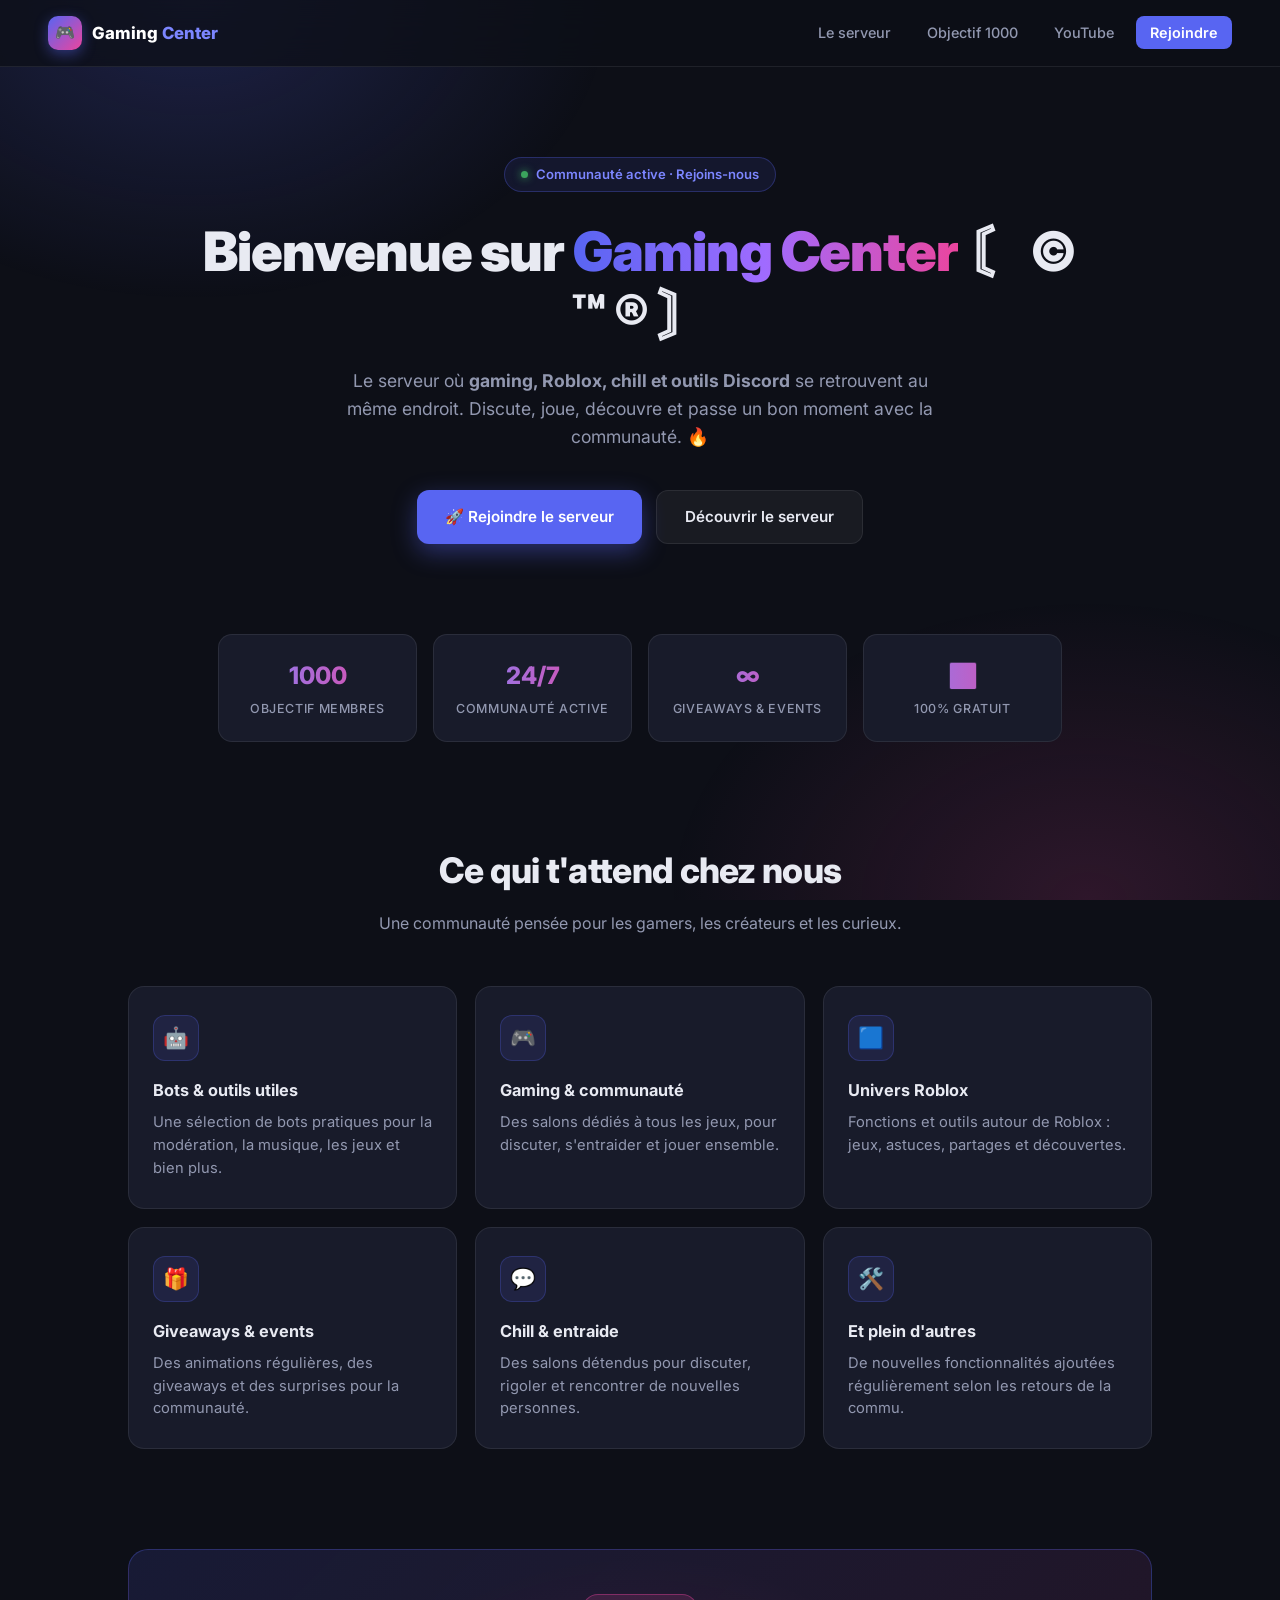
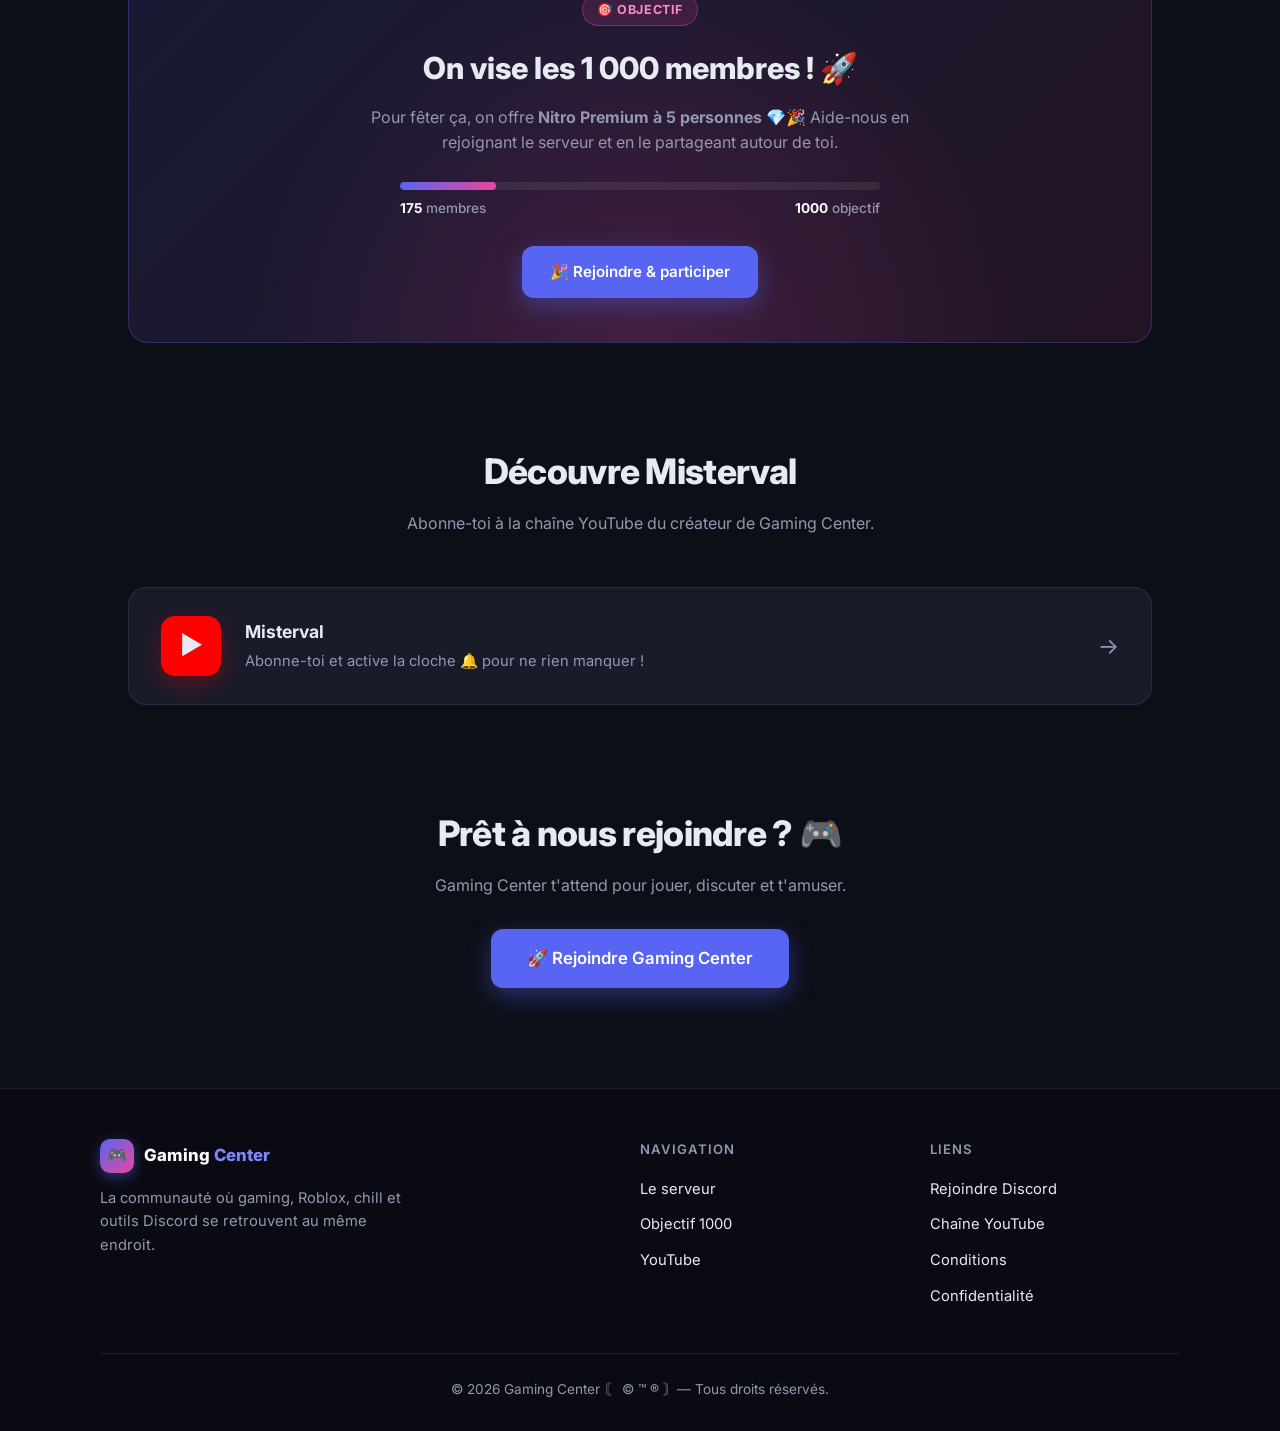
==== index.html @ 70c2d3d8 "Update index.html" ====
<!DOCTYPE html>
<html lang="fr">
<head>
<meta charset="UTF-8">
<meta name="viewport" content="width=device-width, initial-scale=1.0">
<title>Gaming Center 〘 © ™ ® 〙— Serveur Discord</title>
<meta name="description" content="Gaming Center : le serveur Discord où gaming, Roblox, chill et outils Discord se retrouvent ! Rejoins la communauté 🚀">
<meta property="og:title" content="Gaming Center 〘 © ™ ® 〙">
<meta property="og:description" content="🎮 Gaming, Roblox, chill & outils Discord — Rejoins la communauté !">
<meta property="og:type" content="website">
<link rel="icon" href="data:image/svg+xml,<svg xmlns='http://www.w3.org/2000/svg' viewBox='0 0 100 100'><text y='.9em' font-size='90'>🎮</text></svg>">
<link rel="preconnect" href="https://fonts.googleapis.com">
<link rel="preconnect" href="https://fonts.gstatic.com" crossorigin>
<link href="https://fonts.googleapis.com/css2?family=Inter:wght@400;500;600;700;800;900&display=swap" rel="stylesheet">
<style>
  * { margin: 0; padding: 0; box-sizing: border-box; }
  html { scroll-behavior: smooth; }

  :root {
    --bg: #0d0f17;
    --bg-2: #131522;
    --card: #181b2a;
    --border: rgba(255,255,255,0.08);
    --primary: #5865f2;
    --primary-2: #7c86ff;
    --accent: #eb459e;
    --text: #e8eaf2;
    --text-muted: #9298b0;
  }

  body {
    font-family: 'Inter', system-ui, -apple-system, sans-serif;
    background: var(--bg);
    color: var(--text);
    line-height: 1.6;
    overflow-x: hidden;
    -webkit-font-smoothing: antialiased;
  }

  /* Fond subtil avec halos de couleur */
  body::before {
    content: '';
    position: fixed;
    inset: 0;
    background:
      radial-gradient(ellipse 700px 500px at 15% 0%, rgba(88,101,242,0.22), transparent 60%),
      radial-gradient(ellipse 700px 500px at 85% 100%, rgba(235,69,158,0.15), transparent 60%);
    z-index: -1;
    pointer-events: none;
  }

  /* ---------- HEADER ---------- */
  header {
    display: flex;
    justify-content: space-between;
    align-items: center;
    padding: 16px 48px;
    background: rgba(13, 15, 23, 0.75);
    backdrop-filter: blur(16px);
    -webkit-backdrop-filter: blur(16px);
    border-bottom: 1px solid var(--border);
    position: sticky;
    top: 0;
    z-index: 100;
  }

  .logo {
    display: flex;
    align-items: center;
    gap: 10px;
    font-weight: 800;
    font-size: 1.05rem;
    color: #fff;
    text-decoration: none;
  }
  .logo-mark {
    width: 34px;
    height: 34px;
    border-radius: 10px;
    background: linear-gradient(135deg, var(--primary), var(--accent));
    display: flex;
    align-items: center;
    justify-content: center;
    font-size: 1rem;
    box-shadow: 0 4px 14px rgba(88,101,242,0.45);
  }
  .logo span.accent { color: var(--primary-2); }

  nav ul {
    display: flex;
    list-style: none;
    gap: 8px;
    align-items: center;
  }
  nav a {
    color: var(--text-muted);
    text-decoration: none;
    font-size: 0.9rem;
    font-weight: 500;
    padding: 8px 14px;
    border-radius: 8px;
    transition: all 0.2s;
  }
  nav a:hover {
    color: #fff;
    background: rgba(255,255,255,0.05);
  }
  nav a.nav-cta {
    background: var(--primary);
    color: #fff;
    font-weight: 600;
  }
  nav a.nav-cta:hover {
    background: var(--primary-2);
  }

  /* ---------- HERO ---------- */
  .hero {
    max-width: 960px;
    margin: 0 auto;
    padding: 90px 28px 50px;
    text-align: center;
  }

  .hero-badge {
    display: inline-flex;
    align-items: center;
    gap: 8px;
    padding: 6px 16px;
    border-radius: 50px;
    background: rgba(88,101,242,0.1);
    border: 1px solid rgba(88,101,242,0.3);
    color: var(--primary-2);
    font-size: 0.82rem;
    font-weight: 600;
    margin-bottom: 28px;
    animation: fadeUp 0.6s ease-out;
  }
  .hero-badge .dot {
    width: 7px;
    height: 7px;
    border-radius: 50%;
    background: #3ba55d;
    box-shadow: 0 0 8px #3ba55d;
    animation: pulse 1.8s ease-in-out infinite;
  }

  .hero h1 {
    font-size: clamp(2rem, 5vw, 3.4rem);
    font-weight: 900;
    line-height: 1.15;
    letter-spacing: -0.02em;
    margin-bottom: 22px;
    animation: fadeUp 0.7s ease-out;
  }
  .hero h1 .gradient {
    background: linear-gradient(90deg, #5865f2, #a06bff, #eb459e);
    -webkit-background-clip: text;
    -webkit-text-fill-color: transparent;
  }
  .hero p.lead {
    font-size: 1.1rem;
    color: var(--text-muted);
    max-width: 620px;
    margin: 0 auto 38px;
    animation: fadeUp 0.8s ease-out;
  }

  .cta-group {
    display: flex;
    justify-content: center;
    flex-wrap: wrap;
    gap: 14px;
    animation: fadeUp 0.9s ease-out;
  }

  .btn {
    display: inline-flex;
    align-items: center;
    gap: 10px;
    padding: 14px 28px;
    border-radius: 12px;
    font-weight: 600;
    font-size: 0.95rem;
    text-decoration: none;
    transition: all 0.25s;
    border: none;
    cursor: pointer;
    font-family: inherit;
  }
  .btn-primary {
    background: var(--primary);
    color: #fff;
    box-shadow: 0 8px 24px rgba(88,101,242,0.4);
  }
  .btn-primary:hover {
    background: var(--primary-2);
    transform: translateY(-2px);
    box-shadow: 0 12px 32px rgba(88,101,242,0.5);
  }
  .btn-ghost {
    background: rgba(255,255,255,0.05);
    color: var(--text);
    border: 1px solid var(--border);
  }
  .btn-ghost:hover {
    background: rgba(255,255,255,0.08);
    border-color: rgba(255,255,255,0.15);
    transform: translateY(-2px);
  }

  /* ---------- STATS ---------- */
  .stats {
    max-width: 900px;
    margin: 40px auto 0;
    padding: 0 28px;
    display: grid;
    grid-template-columns: repeat(auto-fit, minmax(140px, 1fr));
    gap: 16px;
    animation: fadeUp 1s ease-out;
  }
  .stat {
    background: var(--card);
    border: 1px solid var(--border);
    border-radius: 14px;
    padding: 22px 16px;
    text-align: center;
    transition: all 0.25s;
  }
  .stat:hover {
    border-color: rgba(88,101,242,0.4);
    transform: translateY(-3px);
  }
  .stat-value {
    font-size: 1.5rem;
    font-weight: 800;
    background: linear-gradient(90deg, var(--primary-2), var(--accent));
    -webkit-background-clip: text;
    -webkit-text-fill-color: transparent;
    margin-bottom: 4px;
  }
  .stat-label {
    font-size: 0.78rem;
    color: var(--text-muted);
    font-weight: 500;
    text-transform: uppercase;
    letter-spacing: 0.05em;
  }

  /* ---------- SECTIONS ---------- */
  .section {
    max-width: 1080px;
    margin: 100px auto;
    padding: 0 28px;
  }

  .section-head {
    text-align: center;
    margin-bottom: 50px;
  }
  .section-head h2 {
    font-size: clamp(1.6rem, 3vw, 2.2rem);
    font-weight: 800;
    letter-spacing: -0.02em;
    margin-bottom: 12px;
  }
  .section-head p {
    color: var(--text-muted);
    max-width: 560px;
    margin: 0 auto;
    font-size: 1rem;
  }

  /* ---------- FEATURES ---------- */
  .features {
    display: grid;
    grid-template-columns: repeat(auto-fit, minmax(260px, 1fr));
    gap: 18px;
  }
  .feature {
    background: var(--card);
    border: 1px solid var(--border);
    border-radius: 16px;
    padding: 28px 24px;
    transition: all 0.28s;
    position: relative;
    overflow: hidden;
  }
  .feature::before {
    content: '';
    position: absolute;
    top: 0; left: 0;
    width: 100%; height: 2px;
    background: linear-gradient(90deg, var(--primary), var(--accent));
    opacity: 0;
    transition: opacity 0.3s;
  }
  .feature:hover {
    border-color: rgba(88,101,242,0.35);
    transform: translateY(-4px);
    background: #1b1e2e;
  }
  .feature:hover::before { opacity: 1; }

  .feature-icon {
    display: inline-flex;
    align-items: center;
    justify-content: center;
    width: 46px;
    height: 46px;
    border-radius: 12px;
    background: rgba(88,101,242,0.12);
    border: 1px solid rgba(88,101,242,0.25);
    font-size: 1.3rem;
    margin-bottom: 16px;
  }
  .feature h3 {
    font-size: 1.02rem;
    font-weight: 700;
    margin-bottom: 8px;
  }
  .feature p {
    color: var(--text-muted);
    font-size: 0.92rem;
    line-height: 1.55;
  }

  /* ---------- MEMBERS CTA ---------- */
  .members-box {
    background: linear-gradient(135deg, rgba(88,101,242,0.14), rgba(235,69,158,0.1));
    border: 1px solid rgba(88,101,242,0.3);
    border-radius: 20px;
    padding: 44px 36px;
    text-align: center;
    position: relative;
    overflow: hidden;
  }
  .members-box::before {
    content: '';
    position: absolute;
    inset: 0;
    background: radial-gradient(circle at 50% 100%, rgba(235,69,158,0.18), transparent 60%);
    pointer-events: none;
  }
  .members-box > * { position: relative; }
  .members-box .tag {
    display: inline-block;
    padding: 5px 14px;
    border-radius: 50px;
    background: rgba(235,69,158,0.15);
    border: 1px solid rgba(235,69,158,0.4);
    color: #ff8ac4;
    font-size: 0.78rem;
    font-weight: 700;
    letter-spacing: 0.05em;
    margin-bottom: 18px;
  }
  .members-box h2 {
    font-size: clamp(1.4rem, 3vw, 1.9rem);
    font-weight: 800;
    margin-bottom: 12px;
  }
  .members-box p {
    color: var(--text-muted);
    max-width: 540px;
    margin: 0 auto 26px;
  }
  .progress {
    max-width: 480px;
    margin: 0 auto 26px;
  }
  .progress-bar {
    height: 8px;
    background: rgba(255,255,255,0.07);
    border-radius: 50px;
    overflow: hidden;
    margin-bottom: 8px;
  }
  .progress-fill {
    height: 100%;
    width: 0%;
    background: linear-gradient(90deg, var(--primary), var(--accent));
    border-radius: 50px;
    transition: width 1.5s cubic-bezier(.2,.8,.3,1);
  }
  .progress-label {
    display: flex;
    justify-content: space-between;
    font-size: 0.85rem;
    color: var(--text-muted);
    font-weight: 500;
  }
  .progress-label strong { color: #fff; }

  /* ---------- YOUTUBE ---------- */
  .yt-card {
    display: flex;
    align-items: center;
    gap: 24px;
    background: var(--card);
    border: 1px solid var(--border);
    border-radius: 18px;
    padding: 28px 32px;
    transition: all 0.28s;
    text-decoration: none;
    color: inherit;
  }
  .yt-card:hover {
    border-color: rgba(255,0,0,0.35);
    transform: translateY(-3px);
  }
  .yt-icon {
    flex-shrink: 0;
    width: 60px;
    height: 60px;
    border-radius: 14px;
    background: #ff0000;
    display: flex;
    align-items: center;
    justify-content: center;
    font-size: 1.6rem;
    box-shadow: 0 8px 24px rgba(255,0,0,0.3);
  }
  .yt-text h3 {
    font-size: 1.1rem;
    font-weight: 700;
    margin-bottom: 4px;
  }
  .yt-text p {
    color: var(--text-muted);
    font-size: 0.92rem;
  }
  .yt-arrow {
    margin-left: auto;
    color: var(--text-muted);
    font-size: 1.4rem;
    transition: transform 0.25s;
  }
  .yt-card:hover .yt-arrow { transform: translateX(4px); color: #fff; }

  /* ---------- FOOTER ---------- */
  footer {
    background: #0a0b12;
    border-top: 1px solid var(--border);
    padding: 50px 28px 30px;
    margin-top: 100px;
  }
  .footer-inner {
    max-width: 1080px;
    margin: 0 auto;
    display: grid;
    grid-template-columns: 2fr 1fr 1fr;
    gap: 40px;
    margin-bottom: 35px;
  }
  .footer-brand p {
    color: var(--text-muted);
    font-size: 0.92rem;
    margin-top: 14px;
    max-width: 320px;
  }
  .footer-col h4 {
    font-size: 0.82rem;
    text-transform: uppercase;
    letter-spacing: 0.08em;
    color: var(--text-muted);
    margin-bottom: 16px;
    font-weight: 600;
  }
  .footer-col ul { list-style: none; }
  .footer-col li { margin-bottom: 10px; }
  .footer-col a {
    color: var(--text);
    text-decoration: none;
    font-size: 0.92rem;
    transition: color 0.2s;
    background: none;
    border: none;
    cursor: pointer;
    padding: 0;
    font-family: inherit;
    font-size: 0.92rem;
  }
  .footer-col a:hover { color: var(--primary-2); }
  .footer-bottom {
    max-width: 1080px;
    margin: 0 auto;
    padding-top: 25px;
    border-top: 1px solid var(--border);
    text-align: center;
    color: var(--text-muted);
    font-size: 0.85rem;
  }

  /* ---------- MODALS ---------- */
  .modal {
    display: none;
    position: fixed;
    inset: 0;
    background: rgba(0,0,0,0.75);
    backdrop-filter: blur(6px);
    z-index: 500;
    overflow-y: auto;
    padding: 50px 20px;
  }
  .modal.active { display: block; animation: fadeIn 0.25s; }
  .modal-content {
    max-width: 800px;
    margin: 0 auto;
    background: var(--bg-2);
    padding: 44px;
    border-radius: 18px;
    border: 1px solid var(--border);
    box-shadow: 0 30px 80px rgba(0,0,0,0.6);
    position: relative;
  }
  .modal-content h2 {
    font-size: 1.5rem;
    font-weight: 800;
    margin-bottom: 6px;
  }
  .modal-content .update-date {
    color: var(--text-muted);
    font-size: 0.82rem;
    font-style: italic;
    display: block;
    margin-bottom: 28px;
  }
  .modal-content h3 {
    color: var(--primary-2);
    font-size: 1rem;
    font-weight: 700;
    margin-top: 26px;
    margin-bottom: 8px;
  }
  .modal-content p, .modal-content li {
    color: #c5c9db;
    font-size: 0.94rem;
    margin-bottom: 8px;
  }
  .modal-content ul { padding-left: 22px; }
  .modal-content a { color: var(--primary-2); }
  .close-btn {
    position: absolute;
    top: 16px;
    right: 16px;
    background: rgba(255,255,255,0.05);
    border: 1px solid var(--border);
    color: var(--text);
    font-size: 1.2rem;
    cursor: pointer;
    width: 40px;
    height: 40px;
    border-radius: 10px;
    line-height: 1;
    transition: all 0.2s;
  }
  .close-btn:hover {
    background: #eb459e;
    color: #fff;
    border-color: #eb459e;
  }

  /* ---------- ANIMATIONS ---------- */
  @keyframes fadeUp {
    from { opacity: 0; transform: translateY(18px); }
    to { opacity: 1; transform: translateY(0); }
  }
  @keyframes fadeIn { from { opacity: 0; } to { opacity: 1; } }
  @keyframes pulse {
    0%, 100% { opacity: 1; }
    50% { opacity: 0.4; }
  }

  /* ---------- RESPONSIVE ---------- */
  @media (max-width: 820px) {
    header { padding: 14px 20px; }
    nav ul { gap: 4px; }
    nav a { padding: 7px 10px; font-size: 0.82rem; }
    nav a.nav-cta { display: none; }
    .hero { padding: 60px 20px 30px; }
    .section { margin: 70px auto; }
    .footer-inner { grid-template-columns: 1fr; gap: 30px; }
    .yt-card { flex-direction: column; text-align: center; gap: 16px; }
    .yt-arrow { margin: 0; }
    .modal-content { padding: 28px 22px; }
    .members-box { padding: 34px 22px; }
  }
</style>
</head>
<body>

<!-- ============ HEADER ============ -->
<header>
  <a href="#top" class="logo">
    <div class="logo-mark">🎮</div>
    <span>Gaming <span class="accent">Center</span></span>
  </a>
  <nav>
    <ul>
      <li><a href="#features">Le serveur</a></li>
      <li><a href="#members">Objectif 1000</a></li>
      <li><a href="#youtube">YouTube</a></li>
      <li><a href="https://discord.gg/hNphdhQ2F8" target="_blank" class="nav-cta">Rejoindre</a></li>
    </ul>
  </nav>
</header>

<!-- ============ HERO ============ -->
<section class="hero" id="top">
  <div class="hero-badge">
    <span class="dot"></span>
    Communauté active · Rejoins-nous
  </div>

  <h1>
    Bienvenue sur <span class="gradient">Gaming Center</span> 〘 © ™ ® 〙
  </h1>

  <p class="lead">
    Le serveur où <strong>gaming, Roblox, chill et outils Discord</strong> se retrouvent
    au même endroit. Discute, joue, découvre et passe un bon moment avec la communauté. 🔥
  </p>

  <div class="cta-group">
    <a href="https://discord.gg/hNphdhQ2F8" target="_blank" class="btn btn-primary">
      🚀 Rejoindre le serveur
    </a>
    <a href="#features" class="btn btn-ghost">
      Découvrir le serveur
    </a>
  </div>
</section>

<!-- ============ STATS ============ -->
<div class="stats">
  <div class="stat">
    <div class="stat-value">1000</div>
    <div class="stat-label">Objectif membres</div>
  </div>
  <div class="stat">
    <div class="stat-value">24/7</div>
    <div class="stat-label">Communauté active</div>
  </div>
  <div class="stat">
    <div class="stat-value">∞</div>
    <div class="stat-label">Giveaways & events</div>
  </div>
  <div class="stat">
    <div class="stat-value">🆓</div>
    <div class="stat-label">100% gratuit</div>
  </div>
</div>

<!-- ============ FEATURES ============ -->
<section class="section" id="features">
  <div class="section-head">
    <h2>Ce qui t'attend chez nous</h2>
    <p>Une communauté pensée pour les gamers, les créateurs et les curieux.</p>
  </div>

  <div class="features">
    <div class="feature">
      <div class="feature-icon">🤖</div>
      <h3>Bots & outils utiles</h3>
      <p>Une sélection de bots pratiques pour la modération, la musique, les jeux et bien plus.</p>
    </div>
    <div class="feature">
      <div class="feature-icon">🎮</div>
      <h3>Gaming & communauté</h3>
      <p>Des salons dédiés à tous les jeux, pour discuter, s'entraider et jouer ensemble.</p>
    </div>
    <div class="feature">
      <div class="feature-icon">🟦</div>
      <h3>Univers Roblox</h3>
      <p>Fonctions et outils autour de Roblox : jeux, astuces, partages et découvertes.</p>
    </div>
    <div class="feature">
      <div class="feature-icon">🎁</div>
      <h3>Giveaways & events</h3>
      <p>Des animations régulières, des giveaways et des surprises pour la communauté.</p>
    </div>
    <div class="feature">
      <div class="feature-icon">💬</div>
      <h3>Chill & entraide</h3>
      <p>Des salons détendus pour discuter, rigoler et rencontrer de nouvelles personnes.</p>
    </div>
    <div class="feature">
      <div class="feature-icon">🛠️</div>
      <h3>Et plein d'autres</h3>
      <p>De nouvelles fonctionnalités ajoutées régulièrement selon les retours de la commu.</p>
    </div>
  </div>
</section>

<!-- ============ OBJECTIF 1000 MEMBRES ============ -->
<section class="section" id="members">
  <div class="members-box">
    <span class="tag">🎯 OBJECTIF</span>
    <h2>On vise les 1 000 membres ! 🚀</h2>
    <p>
      Pour fêter ça, on offre <strong>Nitro Premium à 5 personnes</strong> 💎🎉
      Aide-nous en rejoignant le serveur et en le partageant autour de toi.
    </p>

    <div class="progress">
      <div class="progress-bar">
        <div class="progress-fill" id="progressFill"></div>
      </div>
      <div class="progress-label">
        <span id="progressCount"><strong>0</strong> membres</span>
        <span><strong>1000</strong> objectif</span>
      </div>
    </div>

    <a href="https://discord.gg/hNphdhQ2F8" target="_blank" class="btn btn-primary">
      🎉 Rejoindre & participer
    </a>
  </div>
</section>

<!-- ============ YOUTUBE ============ -->
<section class="section" id="youtube">
  <div class="section-head">
    <h2>Découvre Misterval</h2>
    <p>Abonne-toi à la chaîne YouTube du créateur de Gaming Center.</p>
  </div>

  <a href="https://www.youtube.com/channel/UCYCymE9Tsu6GXQbNi9_b-JQ"
     target="_blank" class="yt-card">
    <div class="yt-icon">▶</div>
    <div class="yt-text">
      <h3>Misterval</h3>
      <p>Abonne-toi et active la cloche 🔔 pour ne rien manquer !</p>
    </div>
    <div class="yt-arrow">→</div>
  </a>
</section>

<!-- ============ CTA FINAL ============ -->
<section class="section" style="text-align:center;">
  <div class="section-head" style="margin-bottom: 30px;">
    <h2>Prêt à nous rejoindre ? 🎮</h2>
    <p>Gaming Center t'attend pour jouer, discuter et t'amuser.</p>
  </div>
  <a href="https://discord.gg/hNphdhQ2F8" target="_blank" class="btn btn-primary" style="font-size: 1.05rem; padding: 16px 36px;">
    🚀 Rejoindre Gaming Center
  </a>
</section>

<!-- ============ FOOTER ============ -->
<footer>
  <div class="footer-inner">
    <div class="footer-brand">
      <a href="#top" class="logo">
        <div class="logo-mark">🎮</div>
        <span>Gaming <span class="accent">Center</span></span>
      </a>
      <p>La communauté où gaming, Roblox, chill et outils Discord se retrouvent au même endroit.</p>
    </div>

    <div class="footer-col">
      <h4>Navigation</h4>
      <ul>
        <li><a href="#features">Le serveur</a></li>
        <li><a href="#members">Objectif 1000</a></li>
        <li><a href="#youtube">YouTube</a></li>
      </ul>
    </div>

    <div class="footer-col">
      <h4>Liens</h4>
      <ul>
        <li><a href="https://discord.gg/hNphdhQ2F8" target="_blank">Rejoindre Discord</a></li>
        <li><a href="https://www.youtube.com/channel/UCYCymE9Tsu6GXQbNi9_b-JQ" target="_blank">Chaîne YouTube</a></li>
        <li><a href="#" onclick="openModal('tos'); return false;">Conditions</a></li>
        <li><a href="#" onclick="openModal('privacy'); return false;">Confidentialité</a></li>
      </ul>
    </div>
  </div>

  <div class="footer-bottom">
    © 2026 Gaming Center 〘 © ™ ® 〙— Tous droits réservés.
  </div>
</footer>

<!-- ============ MODAL : CONDITIONS ============ -->
<div class="modal" id="tos">
  <div class="modal-content">
    <button class="close-btn" onclick="closeModal('tos')">×</button>
    <h2>Conditions d'Utilisation</h2>
    <span class="update-date">Dernière mise à jour : 01/01/2026</span>

    <h3>1. Acceptation</h3>
    <p>En rejoignant et en utilisant le serveur Discord <strong>Gaming Center</strong>, vous acceptez
       sans réserve les présentes Conditions d'Utilisation ainsi que les règles internes du serveur.
       Si vous n'acceptez pas ces conditions, vous devez quitter le serveur.</p>

    <h3>2. Règles de conduite</h3>
    <p>En tant que membre, vous vous engagez à :</p>
    <ul>
      <li>Respecter les Conditions d'Utilisation et les Community Guidelines de Discord ;</li>
      <li>Respecter tous les membres et le staff, sans harcèlement, insulte ou discrimination ;</li>
      <li>Ne pas spammer, flooder ou publier du contenu indésirable ;</li>
      <li>Ne pas faire de publicité non autorisée (serveurs, liens, produits) ;</li>
      <li>Ne pas partager de contenu illégal, haineux, NSFW ou choquant ;</li>
      <li>Ne pas usurper l'identité d'un membre du staff ou d'un autre membre ;</li>
      <li>Ne pas tenter de nuire au serveur, ses membres ou ses systèmes.</li>
    </ul>

    <h3>3. Sanctions</h3>
    <p>En cas de non-respect des règles, le staff se réserve le droit d'appliquer des sanctions
       (warn, mute, kick, ban) sans préavis, proportionnelles à la gravité des faits.</p>

    <h3>4. Giveaways & événements</h3>
    <p>Les giveaways et événements organisés sur Gaming Center sont soumis à des règles
       spécifiques annoncées au moment de leur lancement. Toute tentative de triche entraîne
       une disqualification et peut mener à un bannissement.</p>

    <h3>5. Contenu des membres</h3>
    <p>Vous êtes seul responsable du contenu que vous publiez. Gaming Center ne saurait être tenu
       responsable du contenu publié par ses membres.</p>

    <h3>6. Modification des conditions</h3>
    <p>Ces conditions peuvent être modifiées à tout moment. La date de mise à jour en haut de cette
       page fait foi. Il appartient à l'utilisateur de les consulter régulièrement.</p>

    <h3>7. Contact</h3>
    <p>Pour toute question, contactez le staff via le serveur
       <a href="https://discord.gg/hNphdhQ2F8" target="_blank">Gaming Center</a>.</p>
  </div>
</div>

<!-- ============ MODAL : CONFIDENTIALITÉ ============ -->
<div class="modal" id="privacy">
  <div class="modal-content">
    <button class="close-btn" onclick="closeModal('privacy')">×</button>
    <h2>Politique de Confidentialité</h2>
    <span class="update-date">Dernière mise à jour : 01/01/2026</span>

    <h3>1. Données collectées</h3>
    <p>Dans le cadre de son fonctionnement, Gaming Center peut collecter les données suivantes :</p>
    <ul>
      <li>Identifiant utilisateur Discord (User ID) ;</li>
      <li>Identifiant de serveur (Guild ID) ;</li>
      <li>Données liées à votre activité sur le serveur (messages, participation aux events) ;</li>
      <li>Données liées aux bots installés sur le serveur (rôles, préférences, etc.).</li>
    </ul>

    <h3>2. Finalité de la collecte</h3>
    <p>Ces données sont utilisées uniquement pour :</p>
    <ul>
      <li>Assurer le bon fonctionnement du serveur et de ses bots ;</li>
      <li>Gérer les rôles, les sanctions et les événements ;</li>
      <li>Détecter et prévenir les abus, raids et comportements toxiques.</li>
    </ul>

    <h3>3. Partage des données</h3>
    <p>Aucune donnée personnelle n'est vendue, louée ou partagée avec des tiers en dehors
       des services techniques nécessaires au fonctionnement du serveur (bots, hébergeurs Discord).</p>

    <h3>4. Conservation des données</h3>
    <p>Les données sont conservées uniquement pendant la durée nécessaire au fonctionnement
       du serveur. Elles peuvent être supprimées sur simple demande au staff.</p>

    <h3>5. Sécurité</h3>
    <p>Nous mettons en œuvre des mesures raisonnables pour protéger vos données contre tout accès
       non autorisé, modification ou divulgation.</p>

    <h3>6. Vos droits</h3>
    <p>Conformément au RGPD, vous disposez d'un droit d'accès, de rectification et de suppression
       de vos données. Pour exercer ces droits, contactez le staff sur le serveur
       <a href="https://discord.gg/hNphdhQ2F8" target="_blank">Gaming Center</a>.</p>

    <h3>7. Cookies</h3>
    <p>Cette page web n'utilise pas de cookies à des fins de traçage publicitaire.</p>

    <h3>8. Modification de la politique</h3>
    <p>Cette politique peut être mise à jour à tout moment. La date en haut de page indique la
       dernière révision.</p>

    <h3>9. Contact</h3>
    <p>Pour toute question relative à vos données personnelles, rejoignez le serveur
       <a href="https://discord.gg/hNphdhQ2F8" target="_blank">Gaming Center</a>.</p>
  </div>
</div>

<script>
  // Modals
  function openModal(id) {
    document.getElementById(id).classList.add('active');
    document.body.style.overflow = 'hidden';
  }
  function closeModal(id) {
    document.getElementById(id).classList.remove('active');
    document.body.style.overflow = '';
  }
  window.addEventListener('click', function(e) {
    if (e.target.classList.contains('modal')) {
      e.target.classList.remove('active');
      document.body.style.overflow = '';
    }
  });
  document.addEventListener('keydown', function(e) {
    if (e.key === 'Escape') {
      document.querySelectorAll('.modal.active').forEach(function(m) {
        m.classList.remove('active');
      });
      document.body.style.overflow = '';
    }
  });

  // Animation de la barre de progression (vers 1000 membres)
  // 👉 Change la valeur "currentMembers" quand tu connais le vrai nombre
  const currentMembers = 200;
  const targetMembers = 1000;
  const percent = Math.min((currentMembers / targetMembers) * 100, 100);

  window.addEventListener('load', function() {
    const fill = document.getElementById('progressFill');
    const count = document.getElementById('progressCount');
    setTimeout(function() {
      fill.style.width = percent + '%';
      // Animation du compteur
      let n = 0;
      const step = Math.max(1, Math.floor(currentMembers / 40));
      const interval = setInterval(function() {
        n += step;
        if (n >= currentMembers) { n = currentMembers; clearInterval(interval); }
        count.innerHTML = '<strong>' + n + '</strong> membres';
      }, 30);
    }, 400);
  });
</script>

</body>
</html>
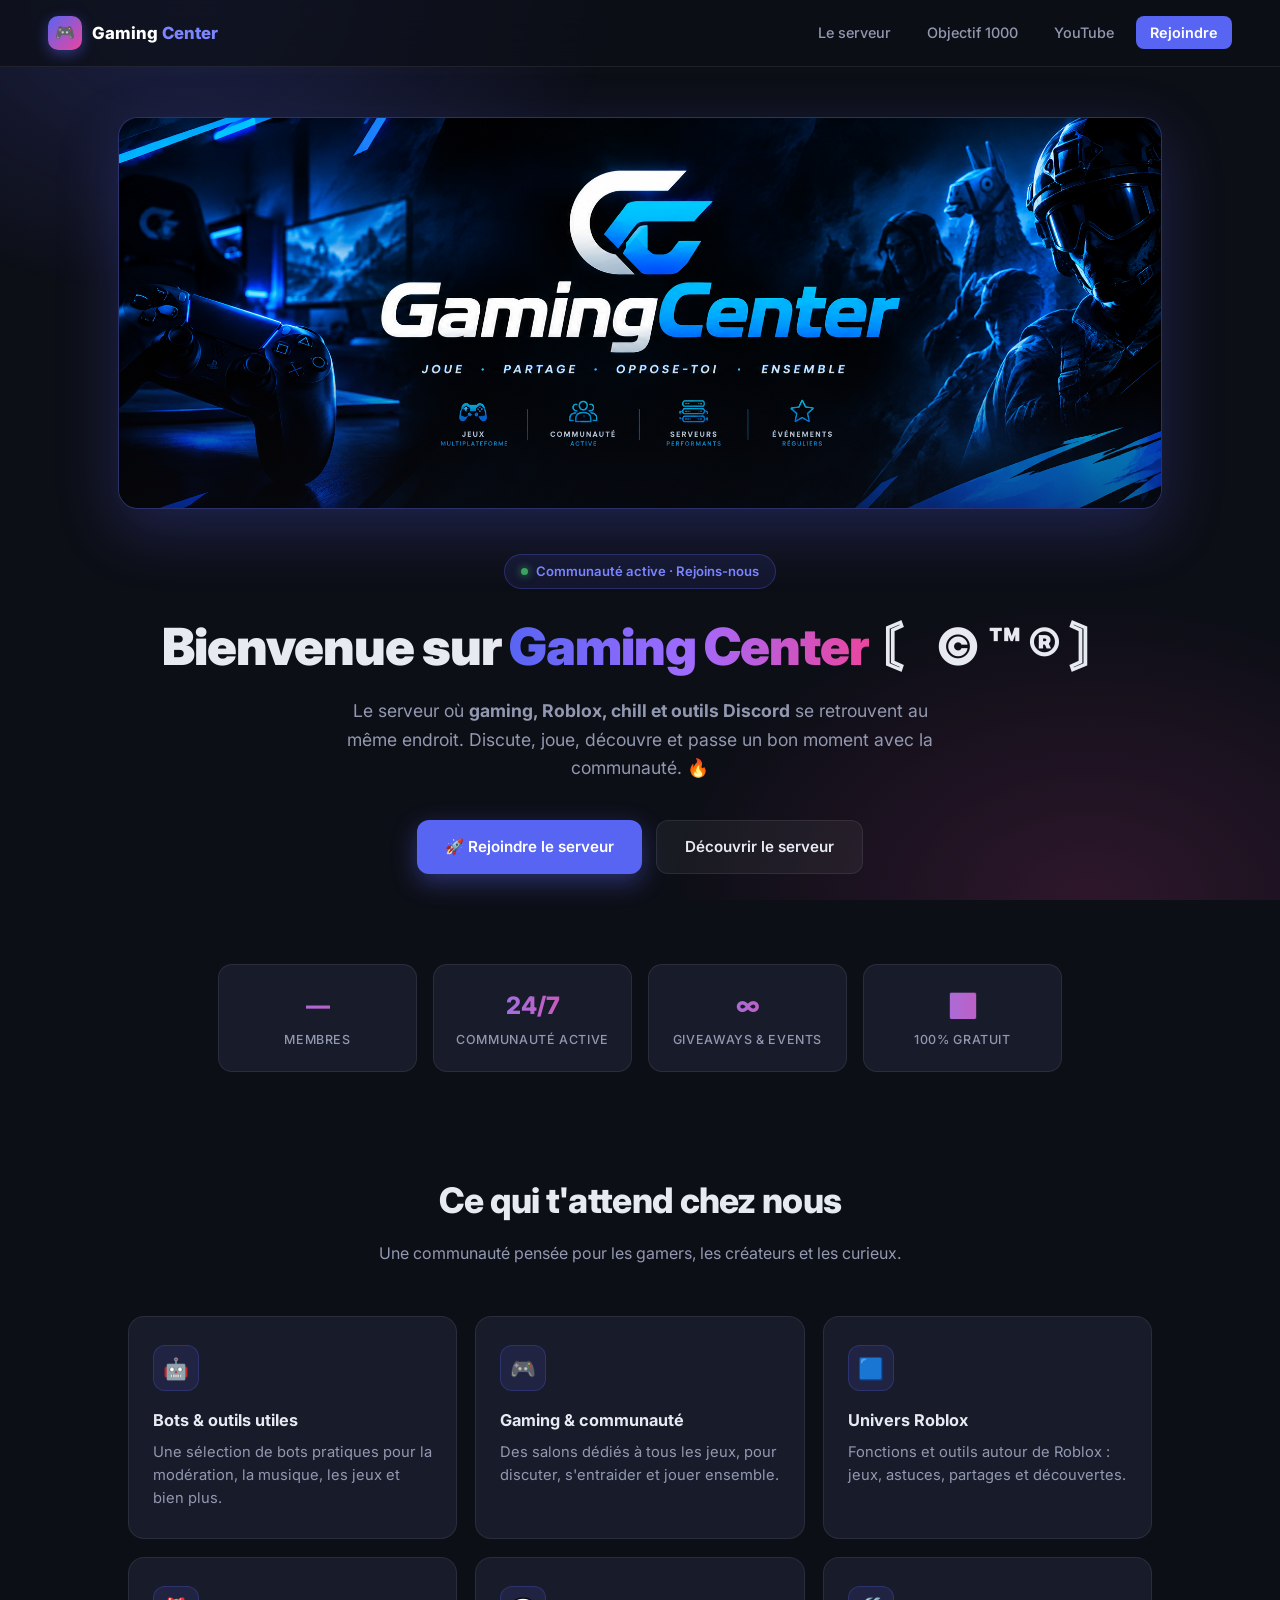
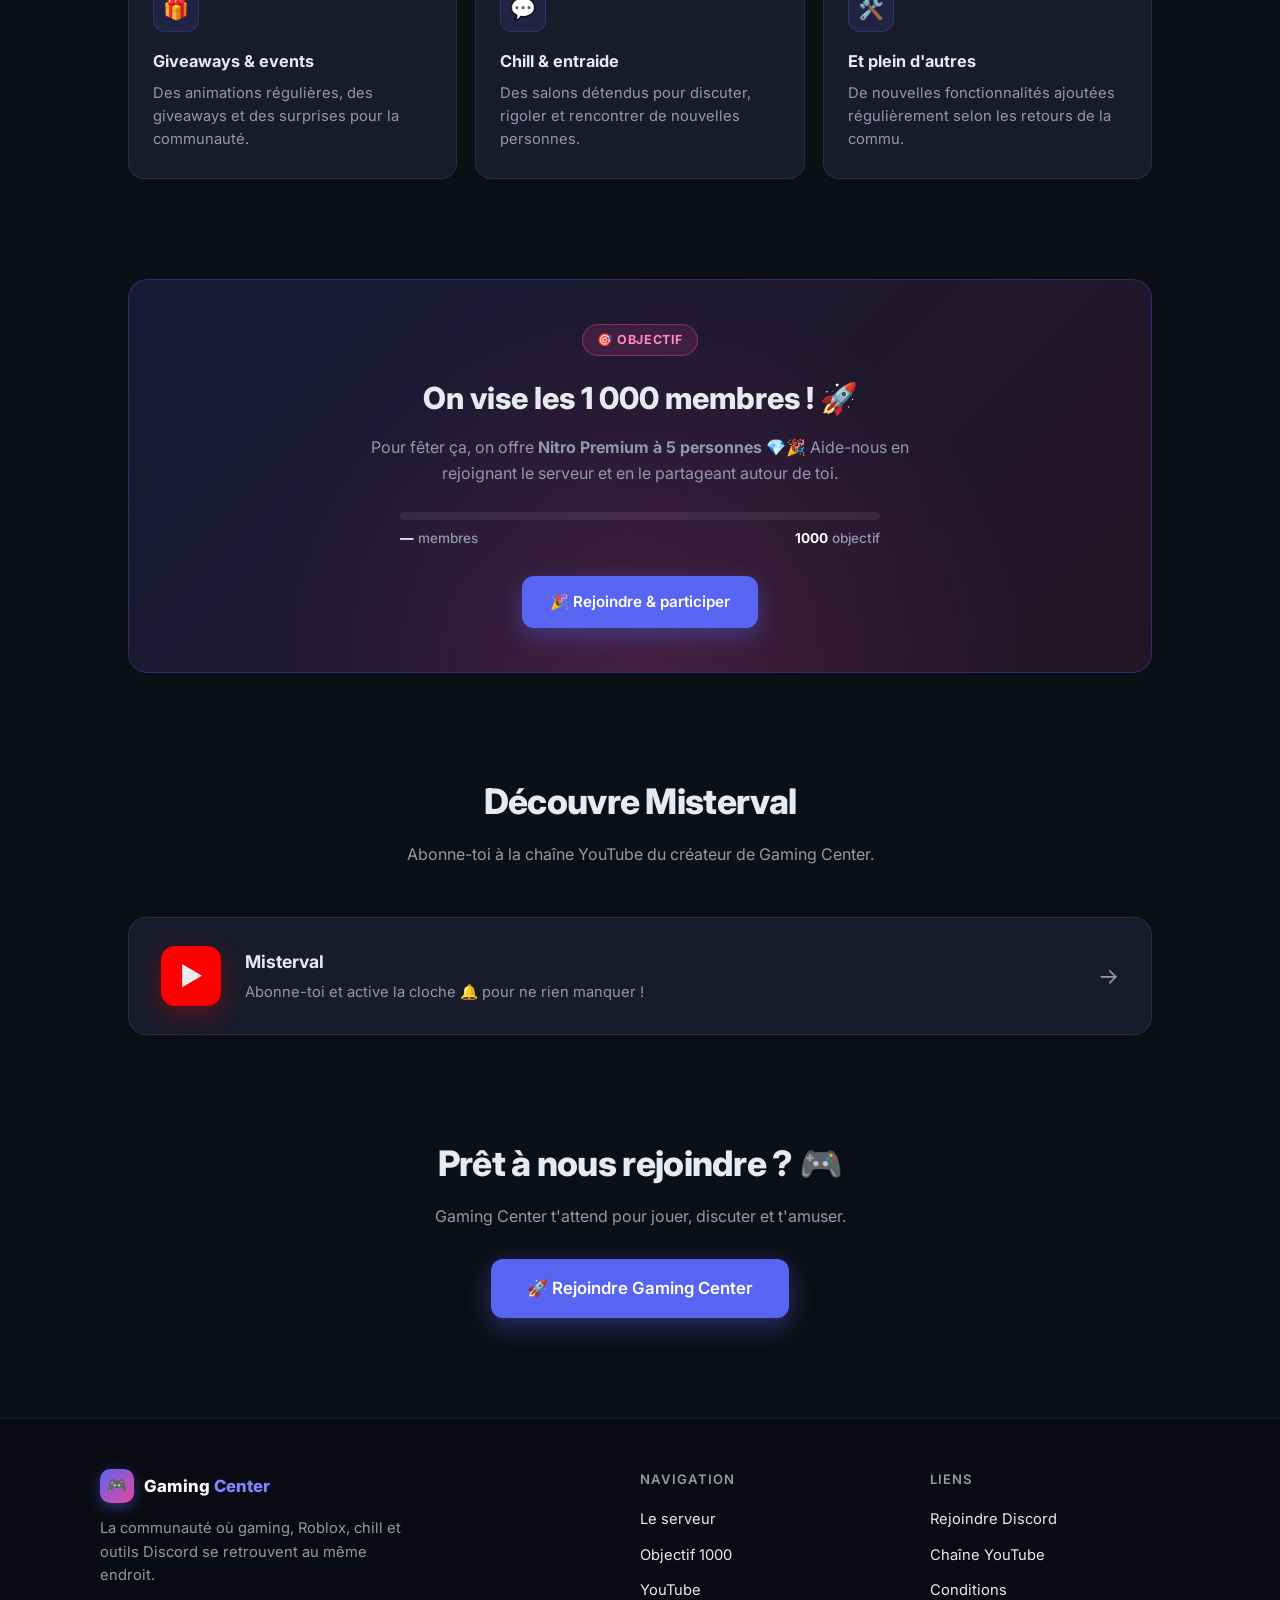
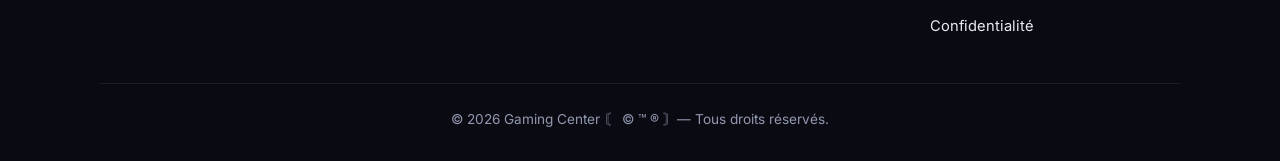
==== commit 262b0a8d: "Update index.html" ====
--- a/index.html
+++ b/index.html
@@ -4,581 +4,222 @@
 <meta charset="UTF-8">
 <meta name="viewport" content="width=device-width, initial-scale=1.0">
 <title>Gaming Center 〘 © ™ ® 〙— Serveur Discord</title>
-<meta name="description" content="Gaming Center : le serveur Discord où gaming, Roblox, chill et outils Discord se retrouvent ! Rejoins la communauté 🚀">
-<meta property="og:title" content="Gaming Center 〘 © ™ ® 〙">
-<meta property="og:description" content="🎮 Gaming, Roblox, chill & outils Discord — Rejoins la communauté !">
-<meta property="og:type" content="website">
+<meta name="description" content="Gaming Center : le serveur Discord où gaming, Roblox, chill et outils Discord se retrouvent !">
 <link rel="icon" href="data:image/svg+xml,<svg xmlns='http://www.w3.org/2000/svg' viewBox='0 0 100 100'><text y='.9em' font-size='90'>🎮</text></svg>">
-<link rel="preconnect" href="https://fonts.googleapis.com">
-<link rel="preconnect" href="https://fonts.gstatic.com" crossorigin>
 <link href="https://fonts.googleapis.com/css2?family=Inter:wght@400;500;600;700;800;900&display=swap" rel="stylesheet">
 <style>
   * { margin: 0; padding: 0; box-sizing: border-box; }
   html { scroll-behavior: smooth; }
-
   :root {
-    --bg: #0d0f17;
-    --bg-2: #131522;
-    --card: #181b2a;
+    --bg: #0d0f17; --bg-2: #131522; --card: #181b2a;
     --border: rgba(255,255,255,0.08);
-    --primary: #5865f2;
-    --primary-2: #7c86ff;
-    --accent: #eb459e;
-    --text: #e8eaf2;
-    --text-muted: #9298b0;
-  }
-
-  body {
-    font-family: 'Inter', system-ui, -apple-system, sans-serif;
-    background: var(--bg);
-    color: var(--text);
-    line-height: 1.6;
-    overflow-x: hidden;
-    -webkit-font-smoothing: antialiased;
-  }
-
-  /* Fond subtil avec halos de couleur */
-  body::before {
-    content: '';
-    position: fixed;
-    inset: 0;
-    background:
-      radial-gradient(ellipse 700px 500px at 15% 0%, rgba(88,101,242,0.22), transparent 60%),
-      radial-gradient(ellipse 700px 500px at 85% 100%, rgba(235,69,158,0.15), transparent 60%);
-    z-index: -1;
-    pointer-events: none;
-  }
+    --primary: #5865f2; --primary-2: #7c86ff; --accent: #eb459e;
+    --text: #e8eaf2; --text-muted: #9298b0;
+  }
+  body { font-family: 'Inter', system-ui, sans-serif; background: var(--bg); color: var(--text);
+    line-height: 1.6; overflow-x: hidden; -webkit-font-smoothing: antialiased; }
+  body::before { content: ''; position: fixed; inset: 0;
+    background: radial-gradient(ellipse 700px 500px at 15% 0%, rgba(88,101,242,0.22), transparent 60%),
+                radial-gradient(ellipse 700px 500px at 85% 100%, rgba(235,69,158,0.15), transparent 60%);
+    z-index: -1; pointer-events: none; }
 
   /* ---------- HEADER ---------- */
-  header {
-    display: flex;
-    justify-content: space-between;
-    align-items: center;
-    padding: 16px 48px;
-    background: rgba(13, 15, 23, 0.75);
-    backdrop-filter: blur(16px);
-    -webkit-backdrop-filter: blur(16px);
-    border-bottom: 1px solid var(--border);
-    position: sticky;
-    top: 0;
-    z-index: 100;
-  }
-
-  .logo {
-    display: flex;
-    align-items: center;
-    gap: 10px;
-    font-weight: 800;
-    font-size: 1.05rem;
-    color: #fff;
-    text-decoration: none;
-  }
-  .logo-mark {
-    width: 34px;
-    height: 34px;
-    border-radius: 10px;
+  header { display: flex; justify-content: space-between; align-items: center; padding: 16px 48px;
+    background: rgba(13,15,23,0.75); backdrop-filter: blur(16px); border-bottom: 1px solid var(--border);
+    position: sticky; top: 0; z-index: 100; }
+  .logo { display: flex; align-items: center; gap: 10px; font-weight: 800; font-size: 1.05rem;
+    color: #fff; text-decoration: none; }
+  .logo-mark { width: 34px; height: 34px; border-radius: 10px;
     background: linear-gradient(135deg, var(--primary), var(--accent));
-    display: flex;
-    align-items: center;
-    justify-content: center;
-    font-size: 1rem;
-    box-shadow: 0 4px 14px rgba(88,101,242,0.45);
-  }
-  .logo span.accent { color: var(--primary-2); }
-
-  nav ul {
-    display: flex;
-    list-style: none;
-    gap: 8px;
-    align-items: center;
-  }
-  nav a {
-    color: var(--text-muted);
-    text-decoration: none;
-    font-size: 0.9rem;
-    font-weight: 500;
-    padding: 8px 14px;
-    border-radius: 8px;
-    transition: all 0.2s;
-  }
-  nav a:hover {
-    color: #fff;
-    background: rgba(255,255,255,0.05);
-  }
-  nav a.nav-cta {
-    background: var(--primary);
-    color: #fff;
-    font-weight: 600;
-  }
-  nav a.nav-cta:hover {
-    background: var(--primary-2);
-  }
+    display: flex; align-items: center; justify-content: center; font-size: 1rem;
+    box-shadow: 0 4px 14px rgba(88,101,242,0.45); }
+  .logo .accent { color: var(--primary-2); }
+  nav ul { display: flex; list-style: none; gap: 8px; align-items: center; }
+  nav a { color: var(--text-muted); text-decoration: none; font-size: 0.9rem; font-weight: 500;
+    padding: 8px 14px; border-radius: 8px; transition: all 0.2s; }
+  nav a:hover { color: #fff; background: rgba(255,255,255,0.05); }
+  nav a.nav-cta { background: var(--primary); color: #fff; font-weight: 600; }
+  nav a.nav-cta:hover { background: var(--primary-2); }
 
   /* ---------- HERO ---------- */
-  .hero {
-    max-width: 960px;
-    margin: 0 auto;
-    padding: 90px 28px 50px;
-    text-align: center;
-  }
-
-  .hero-badge {
-    display: inline-flex;
-    align-items: center;
-    gap: 8px;
-    padding: 6px 16px;
-    border-radius: 50px;
-    background: rgba(88,101,242,0.1);
-    border: 1px solid rgba(88,101,242,0.3);
-    color: var(--primary-2);
-    font-size: 0.82rem;
-    font-weight: 600;
-    margin-bottom: 28px;
-    animation: fadeUp 0.6s ease-out;
-  }
-  .hero-badge .dot {
-    width: 7px;
-    height: 7px;
-    border-radius: 50%;
-    background: #3ba55d;
-    box-shadow: 0 0 8px #3ba55d;
-    animation: pulse 1.8s ease-in-out infinite;
-  }
-
-  .hero h1 {
-    font-size: clamp(2rem, 5vw, 3.4rem);
-    font-weight: 900;
-    line-height: 1.15;
-    letter-spacing: -0.02em;
-    margin-bottom: 22px;
+  .hero { max-width: 1100px; margin: 0 auto; padding: 50px 28px 50px; text-align: center; }
+
+  /* Bannière 2048x768 */
+  .hero-banner {
+    max-width: 1100px;
+    margin: 0 auto 45px;
+    border-radius: 20px;
+    overflow: hidden;
+    border: 1px solid rgba(88,101,242,0.35);
+    box-shadow: 0 20px 60px rgba(88,101,242,0.25),
+                0 0 0 1px rgba(255,255,255,0.05) inset;
+    position: relative;
     animation: fadeUp 0.7s ease-out;
-  }
-  .hero h1 .gradient {
-    background: linear-gradient(90deg, #5865f2, #a06bff, #eb459e);
-    -webkit-background-clip: text;
-    -webkit-text-fill-color: transparent;
-  }
-  .hero p.lead {
-    font-size: 1.1rem;
-    color: var(--text-muted);
-    max-width: 620px;
-    margin: 0 auto 38px;
-    animation: fadeUp 0.8s ease-out;
-  }
-
-  .cta-group {
-    display: flex;
-    justify-content: center;
-    flex-wrap: wrap;
-    gap: 14px;
-    animation: fadeUp 0.9s ease-out;
-  }
-
-  .btn {
-    display: inline-flex;
-    align-items: center;
-    gap: 10px;
-    padding: 14px 28px;
-    border-radius: 12px;
-    font-weight: 600;
-    font-size: 0.95rem;
-    text-decoration: none;
-    transition: all 0.25s;
-    border: none;
-    cursor: pointer;
-    font-family: inherit;
-  }
-  .btn-primary {
-    background: var(--primary);
-    color: #fff;
-    box-shadow: 0 8px 24px rgba(88,101,242,0.4);
-  }
-  .btn-primary:hover {
-    background: var(--primary-2);
-    transform: translateY(-2px);
-    box-shadow: 0 12px 32px rgba(88,101,242,0.5);
-  }
-  .btn-ghost {
-    background: rgba(255,255,255,0.05);
-    color: var(--text);
-    border: 1px solid var(--border);
-  }
-  .btn-ghost:hover {
-    background: rgba(255,255,255,0.08);
-    border-color: rgba(255,255,255,0.15);
-    transform: translateY(-2px);
-  }
-
-  /* ---------- STATS ---------- */
-  .stats {
-    max-width: 900px;
-    margin: 40px auto 0;
-    padding: 0 28px;
-    display: grid;
-    grid-template-columns: repeat(auto-fit, minmax(140px, 1fr));
-    gap: 16px;
-    animation: fadeUp 1s ease-out;
-  }
-  .stat {
-    background: var(--card);
-    border: 1px solid var(--border);
-    border-radius: 14px;
-    padding: 22px 16px;
-    text-align: center;
-    transition: all 0.25s;
-  }
-  .stat:hover {
-    border-color: rgba(88,101,242,0.4);
-    transform: translateY(-3px);
-  }
-  .stat-value {
-    font-size: 1.5rem;
-    font-weight: 800;
-    background: linear-gradient(90deg, var(--primary-2), var(--accent));
-    -webkit-background-clip: text;
-    -webkit-text-fill-color: transparent;
-    margin-bottom: 4px;
-  }
-  .stat-label {
-    font-size: 0.78rem;
-    color: var(--text-muted);
-    font-weight: 500;
-    text-transform: uppercase;
-    letter-spacing: 0.05em;
-  }
-
-  /* ---------- SECTIONS ---------- */
-  .section {
-    max-width: 1080px;
-    margin: 100px auto;
-    padding: 0 28px;
-  }
-
-  .section-head {
-    text-align: center;
-    margin-bottom: 50px;
-  }
-  .section-head h2 {
-    font-size: clamp(1.6rem, 3vw, 2.2rem);
-    font-weight: 800;
-    letter-spacing: -0.02em;
-    margin-bottom: 12px;
-  }
-  .section-head p {
-    color: var(--text-muted);
-    max-width: 560px;
-    margin: 0 auto;
-    font-size: 1rem;
-  }
-
-  /* ---------- FEATURES ---------- */
-  .features {
-    display: grid;
-    grid-template-columns: repeat(auto-fit, minmax(260px, 1fr));
-    gap: 18px;
-  }
-  .feature {
-    background: var(--card);
-    border: 1px solid var(--border);
-    border-radius: 16px;
-    padding: 28px 24px;
-    transition: all 0.28s;
-    position: relative;
-    overflow: hidden;
-  }
-  .feature::before {
-    content: '';
-    position: absolute;
-    top: 0; left: 0;
-    width: 100%; height: 2px;
-    background: linear-gradient(90deg, var(--primary), var(--accent));
-    opacity: 0;
-    transition: opacity 0.3s;
-  }
-  .feature:hover {
-    border-color: rgba(88,101,242,0.35);
-    transform: translateY(-4px);
-    background: #1b1e2e;
-  }
-  .feature:hover::before { opacity: 1; }
-
-  .feature-icon {
-    display: inline-flex;
-    align-items: center;
-    justify-content: center;
-    width: 46px;
-    height: 46px;
-    border-radius: 12px;
-    background: rgba(88,101,242,0.12);
-    border: 1px solid rgba(88,101,242,0.25);
-    font-size: 1.3rem;
-    margin-bottom: 16px;
-  }
-  .feature h3 {
-    font-size: 1.02rem;
-    font-weight: 700;
-    margin-bottom: 8px;
-  }
-  .feature p {
-    color: var(--text-muted);
-    font-size: 0.92rem;
-    line-height: 1.55;
-  }
-
-  /* ---------- MEMBERS CTA ---------- */
-  .members-box {
-    background: linear-gradient(135deg, rgba(88,101,242,0.14), rgba(235,69,158,0.1));
-    border: 1px solid rgba(88,101,242,0.3);
-    border-radius: 20px;
-    padding: 44px 36px;
-    text-align: center;
-    position: relative;
-    overflow: hidden;
-  }
-  .members-box::before {
+    aspect-ratio: 2048 / 768;
+    background: #131522;
+  }
+  .hero-banner::after {
     content: '';
     position: absolute;
     inset: 0;
+    background: linear-gradient(to top, rgba(13,15,23,0.45) 0%, transparent 45%);
+    pointer-events: none;
+  }
+  .hero-banner img {
+    width: 100%;
+    height: 100%;
+    display: block;
+    object-fit: cover;
+    object-position: center;
+  }
+
+  .hero-badge { display: inline-flex; align-items: center; gap: 8px; padding: 6px 16px;
+    border-radius: 50px; background: rgba(88,101,242,0.1);
+    border: 1px solid rgba(88,101,242,0.3); color: var(--primary-2);
+    font-size: 0.82rem; font-weight: 600; margin-bottom: 28px; animation: fadeUp 0.6s ease-out; }
+  .hero-badge .dot { width: 7px; height: 7px; border-radius: 50%; background: #3ba55d;
+    box-shadow: 0 0 8px #3ba55d; animation: pulse 1.8s ease-in-out infinite; }
+
+  .hero h1 { font-size: clamp(2rem, 5vw, 3.2rem); font-weight: 900; line-height: 1.15;
+    letter-spacing: -0.02em; margin-bottom: 22px; animation: fadeUp 0.7s ease-out; }
+  .hero h1 .gradient { background: linear-gradient(90deg, #5865f2, #a06bff, #eb459e);
+    -webkit-background-clip: text; -webkit-text-fill-color: transparent; }
+  .hero p.lead { font-size: 1.1rem; color: var(--text-muted); max-width: 620px;
+    margin: 0 auto 38px; animation: fadeUp 0.8s ease-out; }
+  .cta-group { display: flex; justify-content: center; flex-wrap: wrap; gap: 14px;
+    animation: fadeUp 0.9s ease-out; }
+
+  .btn { display: inline-flex; align-items: center; gap: 10px; padding: 14px 28px;
+    border-radius: 12px; font-weight: 600; font-size: 0.95rem; text-decoration: none;
+    transition: all 0.25s; border: none; cursor: pointer; font-family: inherit; }
+  .btn-primary { background: var(--primary); color: #fff; box-shadow: 0 8px 24px rgba(88,101,242,0.4); }
+  .btn-primary:hover { background: var(--primary-2); transform: translateY(-2px);
+    box-shadow: 0 12px 32px rgba(88,101,242,0.5); }
+  .btn-ghost { background: rgba(255,255,255,0.05); color: var(--text); border: 1px solid var(--border); }
+  .btn-ghost:hover { background: rgba(255,255,255,0.08);
+    border-color: rgba(255,255,255,0.15); transform: translateY(-2px); }
+
+  /* ---------- STATS ---------- */
+  .stats { max-width: 900px; margin: 40px auto 0; padding: 0 28px; display: grid;
+    grid-template-columns: repeat(auto-fit, minmax(140px, 1fr)); gap: 16px;
+    animation: fadeUp 1s ease-out; }
+  .stat { background: var(--card); border: 1px solid var(--border); border-radius: 14px;
+    padding: 22px 16px; text-align: center; transition: all 0.25s; }
+  .stat:hover { border-color: rgba(88,101,242,0.4); transform: translateY(-3px); }
+  .stat-value { font-size: 1.5rem; font-weight: 800;
+    background: linear-gradient(90deg, var(--primary-2), var(--accent));
+    -webkit-background-clip: text; -webkit-text-fill-color: transparent; margin-bottom: 4px; }
+  .stat-label { font-size: 0.78rem; color: var(--text-muted); font-weight: 500;
+    text-transform: uppercase; letter-spacing: 0.05em; }
+
+  /* ---------- SECTIONS ---------- */
+  .section { max-width: 1080px; margin: 100px auto; padding: 0 28px; }
+  .section-head { text-align: center; margin-bottom: 50px; }
+  .section-head h2 { font-size: clamp(1.6rem, 3vw, 2.2rem); font-weight: 800;
+    letter-spacing: -0.02em; margin-bottom: 12px; }
+  .section-head p { color: var(--text-muted); max-width: 560px; margin: 0 auto; font-size: 1rem; }
+
+  .features { display: grid; grid-template-columns: repeat(auto-fit, minmax(260px, 1fr)); gap: 18px; }
+  .feature { background: var(--card); border: 1px solid var(--border); border-radius: 16px;
+    padding: 28px 24px; transition: all 0.28s; position: relative; overflow: hidden; }
+  .feature::before { content: ''; position: absolute; top: 0; left: 0; width: 100%; height: 2px;
+    background: linear-gradient(90deg, var(--primary), var(--accent)); opacity: 0;
+    transition: opacity 0.3s; }
+  .feature:hover { border-color: rgba(88,101,242,0.35); transform: translateY(-4px); background: #1b1e2e; }
+  .feature:hover::before { opacity: 1; }
+  .feature-icon { display: inline-flex; align-items: center; justify-content: center;
+    width: 46px; height: 46px; border-radius: 12px; background: rgba(88,101,242,0.12);
+    border: 1px solid rgba(88,101,242,0.25); font-size: 1.3rem; margin-bottom: 16px; }
+  .feature h3 { font-size: 1.02rem; font-weight: 700; margin-bottom: 8px; }
+  .feature p { color: var(--text-muted); font-size: 0.92rem; line-height: 1.55; }
+
+  /* ---------- MEMBERS BOX ---------- */
+  .members-box { background: linear-gradient(135deg, rgba(88,101,242,0.14), rgba(235,69,158,0.1));
+    border: 1px solid rgba(88,101,242,0.3); border-radius: 20px; padding: 44px 36px;
+    text-align: center; position: relative; overflow: hidden; }
+  .members-box::before { content: ''; position: absolute; inset: 0;
     background: radial-gradient(circle at 50% 100%, rgba(235,69,158,0.18), transparent 60%);
-    pointer-events: none;
-  }
+    pointer-events: none; }
   .members-box > * { position: relative; }
-  .members-box .tag {
-    display: inline-block;
-    padding: 5px 14px;
-    border-radius: 50px;
-    background: rgba(235,69,158,0.15);
-    border: 1px solid rgba(235,69,158,0.4);
-    color: #ff8ac4;
-    font-size: 0.78rem;
-    font-weight: 700;
-    letter-spacing: 0.05em;
-    margin-bottom: 18px;
-  }
-  .members-box h2 {
-    font-size: clamp(1.4rem, 3vw, 1.9rem);
-    font-weight: 800;
-    margin-bottom: 12px;
-  }
-  .members-box p {
-    color: var(--text-muted);
-    max-width: 540px;
-    margin: 0 auto 26px;
-  }
-  .progress {
-    max-width: 480px;
-    margin: 0 auto 26px;
-  }
-  .progress-bar {
-    height: 8px;
-    background: rgba(255,255,255,0.07);
-    border-radius: 50px;
-    overflow: hidden;
-    margin-bottom: 8px;
-  }
-  .progress-fill {
-    height: 100%;
-    width: 0%;
+  .members-box .tag { display: inline-block; padding: 5px 14px; border-radius: 50px;
+    background: rgba(235,69,158,0.15); border: 1px solid rgba(235,69,158,0.4);
+    color: #ff8ac4; font-size: 0.78rem; font-weight: 700; letter-spacing: 0.05em; margin-bottom: 18px; }
+  .members-box h2 { font-size: clamp(1.4rem, 3vw, 1.9rem); font-weight: 800; margin-bottom: 12px; }
+  .members-box p { color: var(--text-muted); max-width: 540px; margin: 0 auto 26px; }
+  .progress { max-width: 480px; margin: 0 auto 26px; }
+  .progress-bar { height: 8px; background: rgba(255,255,255,0.07); border-radius: 50px;
+    overflow: hidden; margin-bottom: 8px; }
+  .progress-fill { height: 100%; width: 0%;
     background: linear-gradient(90deg, var(--primary), var(--accent));
-    border-radius: 50px;
-    transition: width 1.5s cubic-bezier(.2,.8,.3,1);
-  }
-  .progress-label {
-    display: flex;
-    justify-content: space-between;
-    font-size: 0.85rem;
-    color: var(--text-muted);
-    font-weight: 500;
-  }
+    border-radius: 50px; transition: width 1.5s cubic-bezier(.2,.8,.3,1); }
+  .progress-label { display: flex; justify-content: space-between; font-size: 0.85rem;
+    color: var(--text-muted); font-weight: 500; }
   .progress-label strong { color: #fff; }
 
   /* ---------- YOUTUBE ---------- */
-  .yt-card {
-    display: flex;
-    align-items: center;
-    gap: 24px;
-    background: var(--card);
-    border: 1px solid var(--border);
-    border-radius: 18px;
-    padding: 28px 32px;
-    transition: all 0.28s;
-    text-decoration: none;
-    color: inherit;
-  }
-  .yt-card:hover {
-    border-color: rgba(255,0,0,0.35);
-    transform: translateY(-3px);
-  }
-  .yt-icon {
-    flex-shrink: 0;
-    width: 60px;
-    height: 60px;
-    border-radius: 14px;
-    background: #ff0000;
-    display: flex;
-    align-items: center;
-    justify-content: center;
-    font-size: 1.6rem;
-    box-shadow: 0 8px 24px rgba(255,0,0,0.3);
-  }
-  .yt-text h3 {
-    font-size: 1.1rem;
-    font-weight: 700;
-    margin-bottom: 4px;
-  }
-  .yt-text p {
-    color: var(--text-muted);
-    font-size: 0.92rem;
-  }
-  .yt-arrow {
-    margin-left: auto;
-    color: var(--text-muted);
-    font-size: 1.4rem;
-    transition: transform 0.25s;
-  }
+  .yt-card { display: flex; align-items: center; gap: 24px; background: var(--card);
+    border: 1px solid var(--border); border-radius: 18px; padding: 28px 32px;
+    transition: all 0.28s; text-decoration: none; color: inherit; }
+  .yt-card:hover { border-color: rgba(255,0,0,0.35); transform: translateY(-3px); }
+  .yt-icon { flex-shrink: 0; width: 60px; height: 60px; border-radius: 14px;
+    background: #ff0000; display: flex; align-items: center; justify-content: center;
+    font-size: 1.6rem; box-shadow: 0 8px 24px rgba(255,0,0,0.3); }
+  .yt-text h3 { font-size: 1.1rem; font-weight: 700; margin-bottom: 4px; }
+  .yt-text p { color: var(--text-muted); font-size: 0.92rem; }
+  .yt-arrow { margin-left: auto; color: var(--text-muted); font-size: 1.4rem;
+    transition: transform 0.25s; }
   .yt-card:hover .yt-arrow { transform: translateX(4px); color: #fff; }
 
   /* ---------- FOOTER ---------- */
-  footer {
-    background: #0a0b12;
-    border-top: 1px solid var(--border);
-    padding: 50px 28px 30px;
-    margin-top: 100px;
-  }
-  .footer-inner {
-    max-width: 1080px;
-    margin: 0 auto;
-    display: grid;
-    grid-template-columns: 2fr 1fr 1fr;
-    gap: 40px;
-    margin-bottom: 35px;
-  }
-  .footer-brand p {
-    color: var(--text-muted);
-    font-size: 0.92rem;
-    margin-top: 14px;
-    max-width: 320px;
-  }
-  .footer-col h4 {
-    font-size: 0.82rem;
-    text-transform: uppercase;
-    letter-spacing: 0.08em;
-    color: var(--text-muted);
-    margin-bottom: 16px;
-    font-weight: 600;
-  }
+  footer { background: #0a0b12; border-top: 1px solid var(--border);
+    padding: 50px 28px 30px; margin-top: 100px; }
+  .footer-inner { max-width: 1080px; margin: 0 auto; display: grid;
+    grid-template-columns: 2fr 1fr 1fr; gap: 40px; margin-bottom: 35px; }
+  .footer-brand p { color: var(--text-muted); font-size: 0.92rem; margin-top: 14px; max-width: 320px; }
+  .footer-col h4 { font-size: 0.82rem; text-transform: uppercase; letter-spacing: 0.08em;
+    color: var(--text-muted); margin-bottom: 16px; font-weight: 600; }
   .footer-col ul { list-style: none; }
   .footer-col li { margin-bottom: 10px; }
-  .footer-col a {
-    color: var(--text);
-    text-decoration: none;
-    font-size: 0.92rem;
-    transition: color 0.2s;
-    background: none;
-    border: none;
-    cursor: pointer;
-    padding: 0;
-    font-family: inherit;
-    font-size: 0.92rem;
-  }
+  .footer-col a { color: var(--text); text-decoration: none; font-size: 0.92rem;
+    transition: color 0.2s; background: none; border: none; cursor: pointer;
+    padding: 0; font-family: inherit; }
   .footer-col a:hover { color: var(--primary-2); }
-  .footer-bottom {
-    max-width: 1080px;
-    margin: 0 auto;
-    padding-top: 25px;
-    border-top: 1px solid var(--border);
-    text-align: center;
-    color: var(--text-muted);
-    font-size: 0.85rem;
-  }
+  .footer-bottom { max-width: 1080px; margin: 0 auto; padding-top: 25px;
+    border-top: 1px solid var(--border); text-align: center;
+    color: var(--text-muted); font-size: 0.85rem; }
 
   /* ---------- MODALS ---------- */
-  .modal {
-    display: none;
-    position: fixed;
-    inset: 0;
-    background: rgba(0,0,0,0.75);
-    backdrop-filter: blur(6px);
-    z-index: 500;
-    overflow-y: auto;
-    padding: 50px 20px;
-  }
+  .modal { display: none; position: fixed; inset: 0; background: rgba(0,0,0,0.75);
+    backdrop-filter: blur(6px); z-index: 500; overflow-y: auto; padding: 50px 20px; }
   .modal.active { display: block; animation: fadeIn 0.25s; }
-  .modal-content {
-    max-width: 800px;
-    margin: 0 auto;
-    background: var(--bg-2);
-    padding: 44px;
-    border-radius: 18px;
-    border: 1px solid var(--border);
-    box-shadow: 0 30px 80px rgba(0,0,0,0.6);
-    position: relative;
-  }
-  .modal-content h2 {
-    font-size: 1.5rem;
-    font-weight: 800;
-    margin-bottom: 6px;
-  }
-  .modal-content .update-date {
-    color: var(--text-muted);
-    font-size: 0.82rem;
-    font-style: italic;
-    display: block;
-    margin-bottom: 28px;
-  }
-  .modal-content h3 {
-    color: var(--primary-2);
-    font-size: 1rem;
-    font-weight: 700;
-    margin-top: 26px;
-    margin-bottom: 8px;
-  }
-  .modal-content p, .modal-content li {
-    color: #c5c9db;
-    font-size: 0.94rem;
-    margin-bottom: 8px;
-  }
+  .modal-content { max-width: 800px; margin: 0 auto; background: var(--bg-2);
+    padding: 44px; border-radius: 18px; border: 1px solid var(--border);
+    box-shadow: 0 30px 80px rgba(0,0,0,0.6); position: relative; }
+  .modal-content h2 { font-size: 1.5rem; font-weight: 800; margin-bottom: 6px; }
+  .modal-content .update-date { color: var(--text-muted); font-size: 0.82rem;
+    font-style: italic; display: block; margin-bottom: 28px; }
+  .modal-content h3 { color: var(--primary-2); font-size: 1rem; font-weight: 700;
+    margin-top: 26px; margin-bottom: 8px; }
+  .modal-content p, .modal-content li { color: #c5c9db; font-size: 0.94rem; margin-bottom: 8px; }
   .modal-content ul { padding-left: 22px; }
   .modal-content a { color: var(--primary-2); }
-  .close-btn {
-    position: absolute;
-    top: 16px;
-    right: 16px;
-    background: rgba(255,255,255,0.05);
-    border: 1px solid var(--border);
-    color: var(--text);
-    font-size: 1.2rem;
-    cursor: pointer;
-    width: 40px;
-    height: 40px;
-    border-radius: 10px;
-    line-height: 1;
-    transition: all 0.2s;
-  }
-  .close-btn:hover {
-    background: #eb459e;
-    color: #fff;
-    border-color: #eb459e;
-  }
-
-  /* ---------- ANIMATIONS ---------- */
-  @keyframes fadeUp {
-    from { opacity: 0; transform: translateY(18px); }
-    to { opacity: 1; transform: translateY(0); }
-  }
+  .close-btn { position: absolute; top: 16px; right: 16px; background: rgba(255,255,255,0.05);
+    border: 1px solid var(--border); color: var(--text); font-size: 1.2rem; cursor: pointer;
+    width: 40px; height: 40px; border-radius: 10px; line-height: 1; transition: all 0.2s; }
+  .close-btn:hover { background: #eb459e; color: #fff; border-color: #eb459e; }
+
+  @keyframes fadeUp { from { opacity: 0; transform: translateY(18px); }
+    to { opacity: 1; transform: translateY(0); } }
   @keyframes fadeIn { from { opacity: 0; } to { opacity: 1; } }
-  @keyframes pulse {
-    0%, 100% { opacity: 1; }
-    50% { opacity: 0.4; }
-  }
-
-  /* ---------- RESPONSIVE ---------- */
+  @keyframes pulse { 0%, 100% { opacity: 1; } 50% { opacity: 0.4; } }
+
   @media (max-width: 820px) {
     header { padding: 14px 20px; }
     nav ul { gap: 4px; }
     nav a { padding: 7px 10px; font-size: 0.82rem; }
     nav a.nav-cta { display: none; }
-    .hero { padding: 60px 20px 30px; }
+    .hero { padding: 30px 20px 30px; }
+    .hero-banner { margin-bottom: 30px; border-radius: 14px; }
     .section { margin: 70px auto; }
     .footer-inner { grid-template-columns: 1fr; gap: 30px; }
     .yt-card { flex-direction: column; text-align: center; gap: 16px; }
@@ -608,15 +249,17 @@
 
 <!-- ============ HERO ============ -->
 <section class="hero" id="top">
+  <!-- Bannière 2048x768 -->
+  <div class="hero-banner">
+    <img src="banniere.png" alt="Bannière Gaming Center">
+  </div>
+
   <div class="hero-badge">
     <span class="dot"></span>
     Communauté active · Rejoins-nous
   </div>
 
-  <h1>
-    Bienvenue sur <span class="gradient">Gaming Center</span> 〘 © ™ ® 〙
-  </h1>
-
+  <h1>Bienvenue sur <span class="gradient">Gaming Center</span> 〘 © ™ ® 〙</h1>
   <p class="lead">
     Le serveur où <strong>gaming, Roblox, chill et outils Discord</strong> se retrouvent
     au même endroit. Discute, joue, découvre et passe un bon moment avec la communauté. 🔥
@@ -626,17 +269,15 @@
     <a href="https://discord.gg/hNphdhQ2F8" target="_blank" class="btn btn-primary">
       🚀 Rejoindre le serveur
     </a>
-    <a href="#features" class="btn btn-ghost">
-      Découvrir le serveur
-    </a>
+    <a href="#features" class="btn btn-ghost">Découvrir le serveur</a>
   </div>
 </section>
 
 <!-- ============ STATS ============ -->
 <div class="stats">
   <div class="stat">
-    <div class="stat-value">1000</div>
-    <div class="stat-label">Objectif membres</div>
+    <div class="stat-value" id="statMembers">—</div>
+    <div class="stat-label">Membres</div>
   </div>
   <div class="stat">
     <div class="stat-value">24/7</div>
@@ -658,7 +299,6 @@
     <h2>Ce qui t'attend chez nous</h2>
     <p>Une communauté pensée pour les gamers, les créateurs et les curieux.</p>
   </div>
-
   <div class="features">
     <div class="feature">
       <div class="feature-icon">🤖</div>
@@ -693,26 +333,20 @@
   </div>
 </section>
 
-<!-- ============ OBJECTIF 1000 MEMBRES ============ -->
+<!-- ============ OBJECTIF 1000 ============ -->
 <section class="section" id="members">
   <div class="members-box">
     <span class="tag">🎯 OBJECTIF</span>
     <h2>On vise les 1 000 membres ! 🚀</h2>
-    <p>
-      Pour fêter ça, on offre <strong>Nitro Premium à 5 personnes</strong> 💎🎉
-      Aide-nous en rejoignant le serveur et en le partageant autour de toi.
-    </p>
-
+    <p>Pour fêter ça, on offre <strong>Nitro Premium à 5 personnes</strong> 💎🎉
+       Aide-nous en rejoignant le serveur et en le partageant autour de toi.</p>
     <div class="progress">
-      <div class="progress-bar">
-        <div class="progress-fill" id="progressFill"></div>
-      </div>
+      <div class="progress-bar"><div class="progress-fill" id="progressFill"></div></div>
       <div class="progress-label">
-        <span id="progressCount"><strong>0</strong> membres</span>
+        <span id="progressCount"><strong>—</strong> membres</span>
         <span><strong>1000</strong> objectif</span>
       </div>
     </div>
-
     <a href="https://discord.gg/hNphdhQ2F8" target="_blank" class="btn btn-primary">
       🎉 Rejoindre & participer
     </a>
@@ -725,7 +359,6 @@
     <h2>Découvre Misterval</h2>
     <p>Abonne-toi à la chaîne YouTube du créateur de Gaming Center.</p>
   </div>
-
   <a href="https://www.youtube.com/channel/UCYCymE9Tsu6GXQbNi9_b-JQ"
      target="_blank" class="yt-card">
     <div class="yt-icon">▶</div>
@@ -743,7 +376,8 @@
     <h2>Prêt à nous rejoindre ? 🎮</h2>
     <p>Gaming Center t'attend pour jouer, discuter et t'amuser.</p>
   </div>
-  <a href="https://discord.gg/hNphdhQ2F8" target="_blank" class="btn btn-primary" style="font-size: 1.05rem; padding: 16px 36px;">
+  <a href="https://discord.gg/hNphdhQ2F8" target="_blank"
+     class="btn btn-primary" style="font-size: 1.05rem; padding: 16px 36px;">
     🚀 Rejoindre Gaming Center
   </a>
 </section>
@@ -758,7 +392,6 @@
       </a>
       <p>La communauté où gaming, Roblox, chill et outils Discord se retrouvent au même endroit.</p>
     </div>
-
     <div class="footer-col">
       <h4>Navigation</h4>
       <ul>
@@ -767,7 +400,6 @@
         <li><a href="#youtube">YouTube</a></li>
       </ul>
     </div>
-
     <div class="footer-col">
       <h4>Liens</h4>
       <ul>
@@ -778,7 +410,6 @@
       </ul>
     </div>
   </div>
-
   <div class="footer-bottom">
     © 2026 Gaming Center 〘 © ™ ® 〙— Tous droits réservés.
   </div>
@@ -857,7 +488,7 @@
 
     <h3>3. Partage des données</h3>
     <p>Aucune donnée personnelle n'est vendue, louée ou partagée avec des tiers en dehors
-       des services techniques nécessaires au fonctionnement du serveur (bots, hébergeurs Discord).</p>
+       des services techniques nécessaires au fonctionnement du serveur.</p>
 
     <h3>4. Conservation des données</h3>
     <p>Les données sont conservées uniquement pendant la durée nécessaire au fonctionnement
@@ -885,8 +516,47 @@
   </div>
 </div>
 
+<!-- =====================================================
+     SCRIPT — Chargement du nombre de membres via JSONBin
+     ===================================================== -->
 <script>
-  // Modals
+  // ⚠️ TEST UNIQUEMENT — À RÉGÉNÉRER APRÈS
+  const JSONBIN_ACCESS_KEY = '$2a$10$1ZclfVrkz5qy7aVURgAFQelsHfYo3jWYUTEt0r2i6sRVZNGyunueu';
+  const JSONBIN_BIN_ID = '6aca7742ac6210605a25f22c';
+  const TARGET_MEMBERS = 1000;
+
+  async function fetchMemberCount() {
+    try {
+      const response = await fetch(
+        `https://api.jsonbin.io/v3/b/${JSONBIN_BIN_ID}/latest`,
+        {
+          method: 'GET',
+          headers: { 'X-Access-Key': JSONBIN_ACCESS_KEY }
+        }
+      );
+
+      if (!response.ok) throw new Error(`HTTP ${response.status}`);
+
+      const result = await response.json();
+      const members = result.record.members || 0;
+      const percent = Math.min((members / TARGET_MEMBERS) * 100, 100);
+
+      const fill = document.getElementById('progressFill');
+      const count = document.getElementById('progressCount');
+      const stat = document.getElementById('statMembers');
+
+      if (fill) fill.style.width = percent + '%';
+      if (count) count.innerHTML = `<strong>${members}</strong> membres`;
+      if (stat) stat.textContent = members;
+
+      console.log(`✅ ${members} membres chargés`);
+    } catch (error) {
+      console.error('❌ Erreur :', error.message);
+      const count = document.getElementById('progressCount');
+      if (count) count.innerHTML = '<strong>—</strong> membres';
+    }
+  }
+
   function openModal(id) {
     document.getElementById(id).classList.add('active');
     document.body.style.overflow = 'hidden';
@@ -895,42 +565,21 @@
     document.getElementById(id).classList.remove('active');
     document.body.style.overflow = '';
   }
-  window.addEventListener('click', function(e) {
+  window.addEventListener('click', e => {
     if (e.target.classList.contains('modal')) {
       e.target.classList.remove('active');
       document.body.style.overflow = '';
     }
   });
-  document.addEventListener('keydown', function(e) {
+  document.addEventListener('keydown', e => {
     if (e.key === 'Escape') {
-      document.querySelectorAll('.modal.active').forEach(function(m) {
-        m.classList.remove('active');
-      });
+      document.querySelectorAll('.modal.active').forEach(m => m.classList.remove('active'));
       document.body.style.overflow = '';
     }
   });
 
-  // Animation de la barre de progression (vers 1000 membres)
-  // 👉 Change la valeur "currentMembers" quand tu connais le vrai nombre
-  const currentMembers = 200;
-  const targetMembers = 1000;
-  const percent = Math.min((currentMembers / targetMembers) * 100, 100);
-
-  window.addEventListener('load', function() {
-    const fill = document.getElementById('progressFill');
-    const count = document.getElementById('progressCount');
-    setTimeout(function() {
-      fill.style.width = percent + '%';
-      // Animation du compteur
-      let n = 0;
-      const step = Math.max(1, Math.floor(currentMembers / 40));
-      const interval = setInterval(function() {
-        n += step;
-        if (n >= currentMembers) { n = currentMembers; clearInterval(interval); }
-        count.innerHTML = '<strong>' + n + '</strong> membres';
-      }, 30);
-    }, 400);
-  });
+  document.addEventListener('DOMContentLoaded', fetchMemberCount);
+  setInterval(fetchMemberCount, 5 * 60 * 1000);
 </script>
 
 </body>
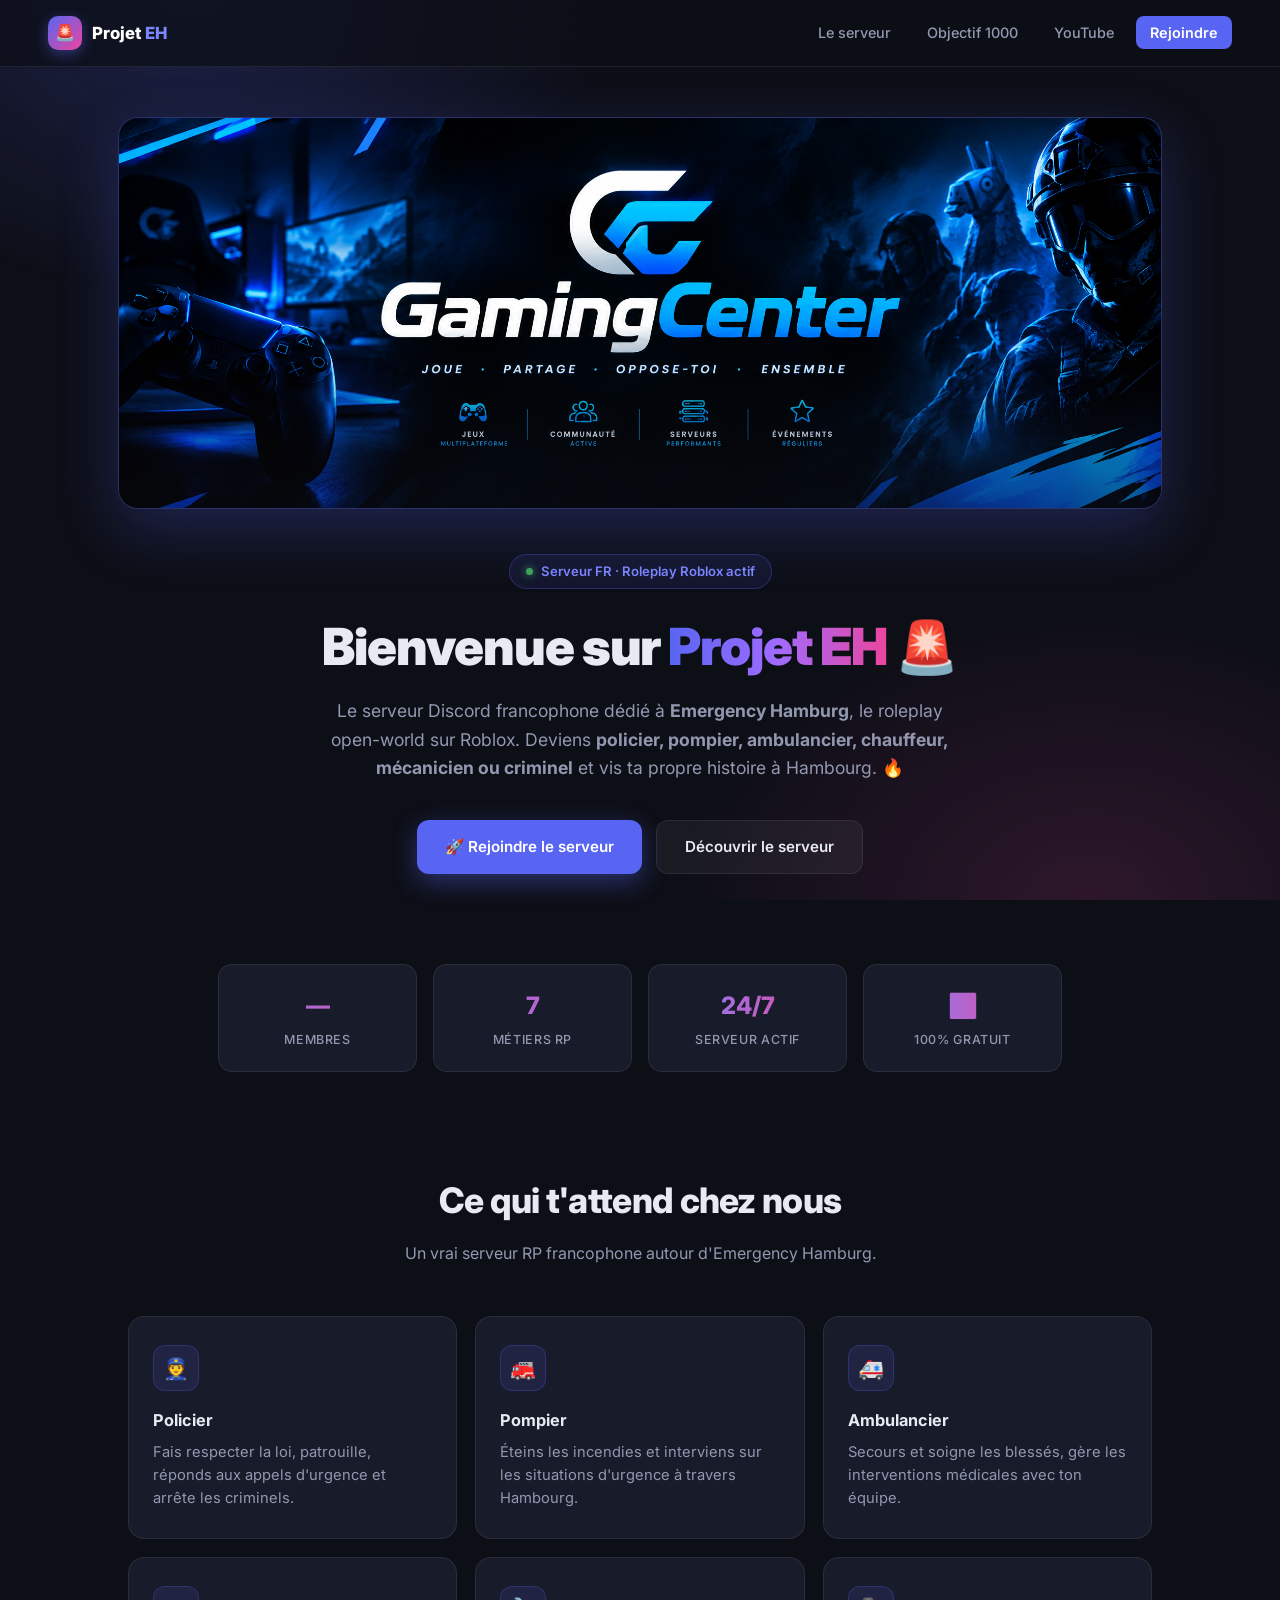
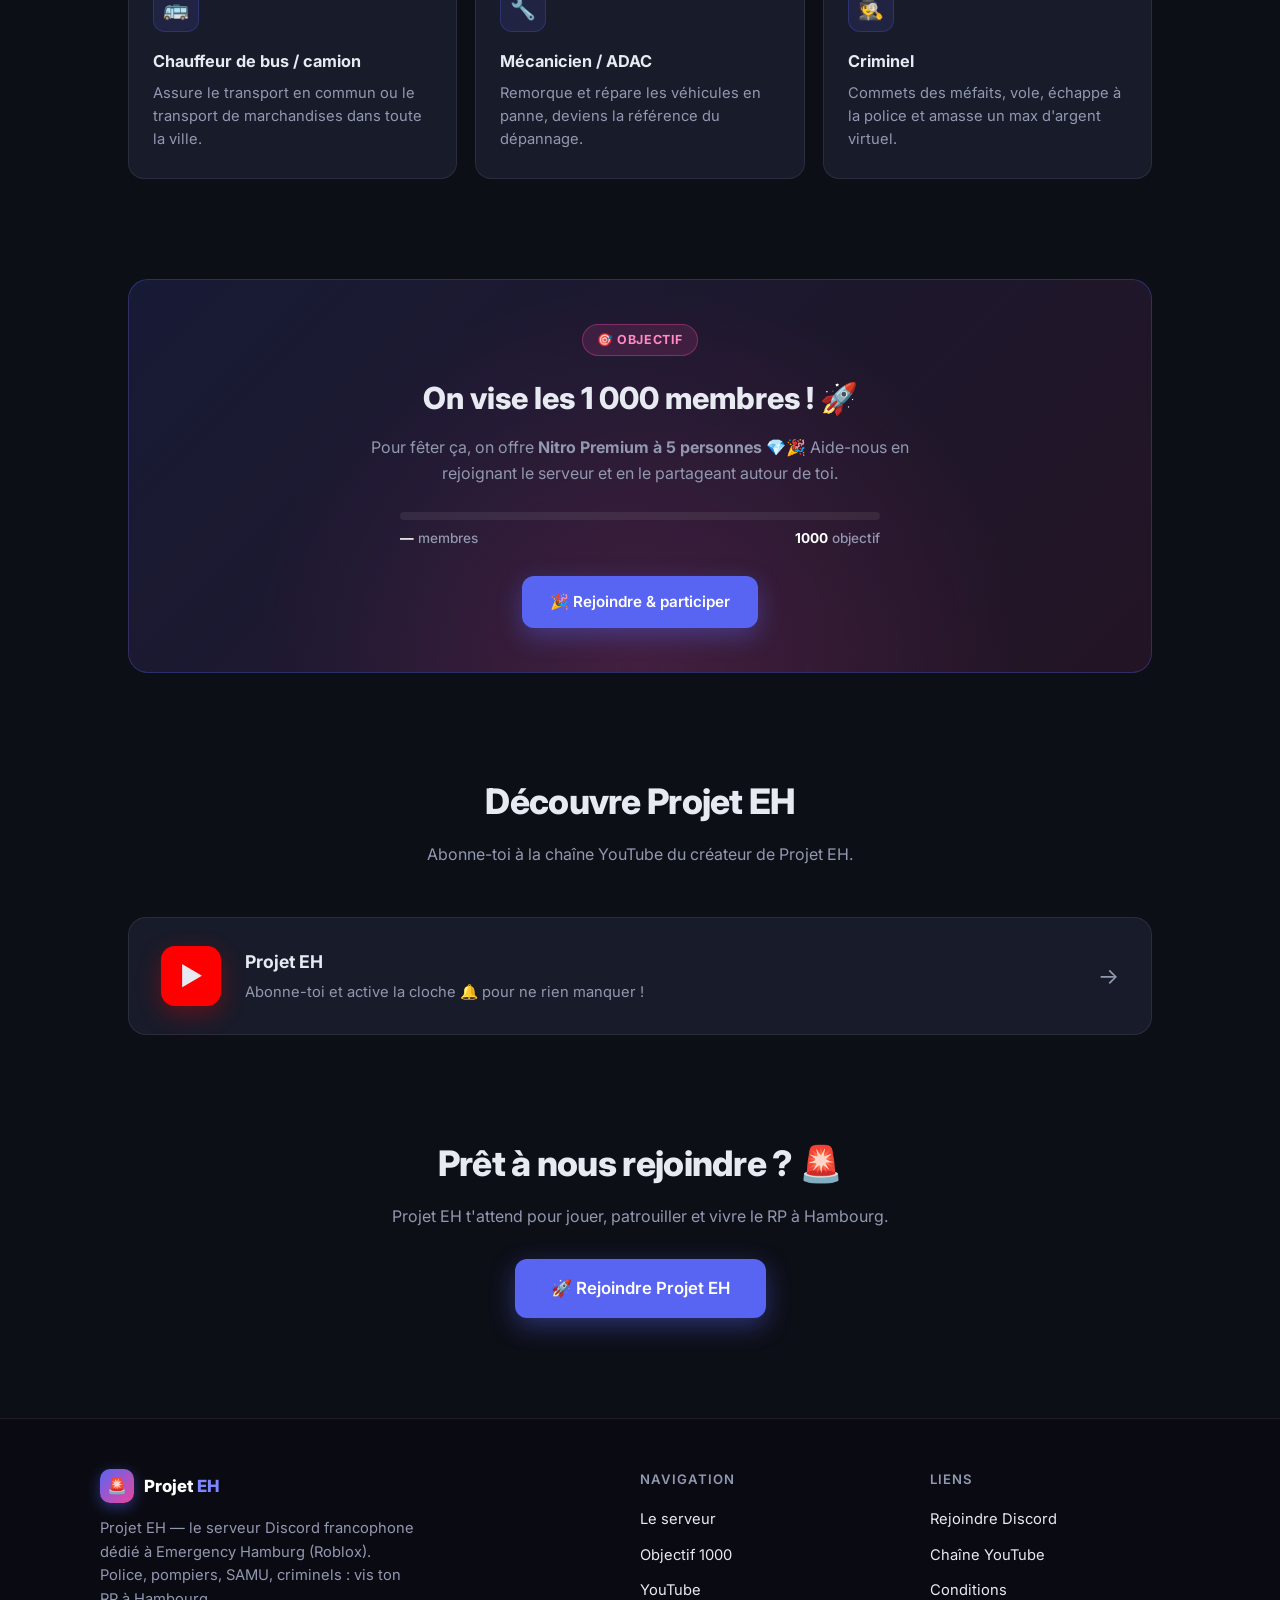
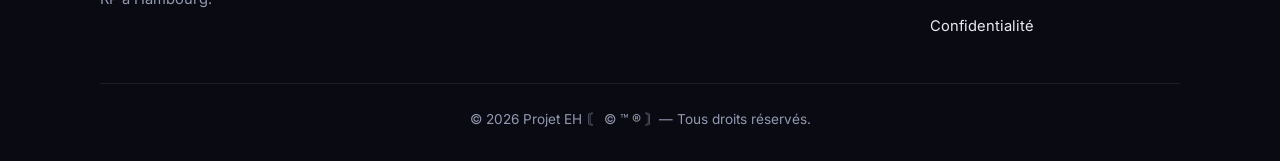
==== commit f3725eb2: "Update index.html" ====
--- a/index.html
+++ b/index.html
@@ -3,9 +3,9 @@
 <head>
 <meta charset="UTF-8">
 <meta name="viewport" content="width=device-width, initial-scale=1.0">
-<title>Gaming Center 〘 © ™ ® 〙— Serveur Discord</title>
-<meta name="description" content="Gaming Center : le serveur Discord où gaming, Roblox, chill et outils Discord se retrouvent !">
-<link rel="icon" href="data:image/svg+xml,<svg xmlns='http://www.w3.org/2000/svg' viewBox='0 0 100 100'><text y='.9em' font-size='90'>🎮</text></svg>">
+<title>Projet EH 〘 © ™ ® 〙— Serveur Discord Emergency Hamburg</title>
+<meta name="description" content="Projet EH : le serveur Discord francophone dédié à Emergency Hamburg sur Roblox. Police, pompiers, SAMU, criminels — vis ton RP à Hambourg !">
+<link rel="icon" href="data:image/svg+xml,<svg xmlns='http://www.w3.org/2000/svg' viewBox='0 0 100 100'><text y='.9em' font-size='90'>🚨</text></svg>">
 <link href="https://fonts.googleapis.com/css2?family=Inter:wght@400;500;600;700;800;900&display=swap" rel="stylesheet">
 <style>
   * { margin: 0; padding: 0; box-sizing: border-box; }
@@ -43,35 +43,17 @@
 
   /* ---------- HERO ---------- */
   .hero { max-width: 1100px; margin: 0 auto; padding: 50px 28px 50px; text-align: center; }
-
-  /* Bannière 2048x768 */
   .hero-banner {
-    max-width: 1100px;
-    margin: 0 auto 45px;
-    border-radius: 20px;
-    overflow: hidden;
+    max-width: 1100px; margin: 0 auto 45px; border-radius: 20px; overflow: hidden;
     border: 1px solid rgba(88,101,242,0.35);
-    box-shadow: 0 20px 60px rgba(88,101,242,0.25),
-                0 0 0 1px rgba(255,255,255,0.05) inset;
-    position: relative;
-    animation: fadeUp 0.7s ease-out;
-    aspect-ratio: 2048 / 768;
-    background: #131522;
+    box-shadow: 0 20px 60px rgba(88,101,242,0.25), 0 0 0 1px rgba(255,255,255,0.05) inset;
+    position: relative; animation: fadeUp 0.7s ease-out;
+    aspect-ratio: 2048 / 768; background: #131522;
   }
-  .hero-banner::after {
-    content: '';
-    position: absolute;
-    inset: 0;
+  .hero-banner::after { content: ''; position: absolute; inset: 0;
     background: linear-gradient(to top, rgba(13,15,23,0.45) 0%, transparent 45%);
-    pointer-events: none;
-  }
-  .hero-banner img {
-    width: 100%;
-    height: 100%;
-    display: block;
-    object-fit: cover;
-    object-position: center;
-  }
+    pointer-events: none; }
+  .hero-banner img { width: 100%; height: 100%; display: block; object-fit: cover; object-position: center; }
 
   .hero-badge { display: inline-flex; align-items: center; gap: 8px; padding: 6px 16px;
     border-radius: 50px; background: rgba(88,101,242,0.1);
@@ -234,39 +216,39 @@
 <!-- ============ HEADER ============ -->
 <header>
   <a href="#top" class="logo">
-    <div class="logo-mark">🎮</div>
-    <span>Gaming <span class="accent">Center</span></span>
+    <div class="logo-mark">🚨</div>
+    <span>Projet <span class="accent">EH</span></span>
   </a>
   <nav>
     <ul>
       <li><a href="#features">Le serveur</a></li>
       <li><a href="#members">Objectif 1000</a></li>
       <li><a href="#youtube">YouTube</a></li>
-      <li><a href="https://discord.gg/hNphdhQ2F8" target="_blank" class="nav-cta">Rejoindre</a></li>
+      <li><a href="https://discord.gg/Am4snyNPwN" target="_blank" class="nav-cta">Rejoindre</a></li>
     </ul>
   </nav>
 </header>
 
 <!-- ============ HERO ============ -->
 <section class="hero" id="top">
-  <!-- Bannière 2048x768 -->
   <div class="hero-banner">
-    <img src="banniere.png" alt="Bannière Gaming Center">
+    <img src="banniere.png" alt="Bannière Projet EH">
   </div>
 
   <div class="hero-badge">
     <span class="dot"></span>
-    Communauté active · Rejoins-nous
-  </div>
-
-  <h1>Bienvenue sur <span class="gradient">Gaming Center</span> 〘 © ™ ® 〙</h1>
+    Serveur FR · Roleplay Roblox actif
+  </div>
+
+  <h1>Bienvenue sur <span class="gradient">Projet EH</span> 🚨</h1>
   <p class="lead">
-    Le serveur où <strong>gaming, Roblox, chill et outils Discord</strong> se retrouvent
-    au même endroit. Discute, joue, découvre et passe un bon moment avec la communauté. 🔥
+    Le serveur Discord francophone dédié à <strong>Emergency Hamburg</strong>, le roleplay
+    open-world sur Roblox. Deviens <strong>policier, pompier, ambulancier, chauffeur,
+    mécanicien ou criminel</strong> et vis ta propre histoire à Hambourg. 🔥
   </p>
 
   <div class="cta-group">
-    <a href="https://discord.gg/hNphdhQ2F8" target="_blank" class="btn btn-primary">
+    <a href="https://discord.gg/Am4snyNPwN" target="_blank" class="btn btn-primary">
       🚀 Rejoindre le serveur
     </a>
     <a href="#features" class="btn btn-ghost">Découvrir le serveur</a>
@@ -280,12 +262,12 @@
     <div class="stat-label">Membres</div>
   </div>
   <div class="stat">
+    <div class="stat-value">7</div>
+    <div class="stat-label">Métiers RP</div>
+  </div>
+  <div class="stat">
     <div class="stat-value">24/7</div>
-    <div class="stat-label">Communauté active</div>
-  </div>
-  <div class="stat">
-    <div class="stat-value">∞</div>
-    <div class="stat-label">Giveaways & events</div>
+    <div class="stat-label">Serveur actif</div>
   </div>
   <div class="stat">
     <div class="stat-value">🆓</div>
@@ -297,38 +279,38 @@
 <section class="section" id="features">
   <div class="section-head">
     <h2>Ce qui t'attend chez nous</h2>
-    <p>Une communauté pensée pour les gamers, les créateurs et les curieux.</p>
+    <p>Un vrai serveur RP francophone autour d'Emergency Hamburg.</p>
   </div>
   <div class="features">
     <div class="feature">
-      <div class="feature-icon">🤖</div>
-      <h3>Bots & outils utiles</h3>
-      <p>Une sélection de bots pratiques pour la modération, la musique, les jeux et bien plus.</p>
+      <div class="feature-icon">👮</div>
+      <h3>Policier</h3>
+      <p>Fais respecter la loi, patrouille, réponds aux appels d'urgence et arrête les criminels.</p>
     </div>
     <div class="feature">
-      <div class="feature-icon">🎮</div>
-      <h3>Gaming & communauté</h3>
-      <p>Des salons dédiés à tous les jeux, pour discuter, s'entraider et jouer ensemble.</p>
+      <div class="feature-icon">🚒</div>
+      <h3>Pompier</h3>
+      <p>Éteins les incendies et interviens sur les situations d'urgence à travers Hambourg.</p>
     </div>
     <div class="feature">
-      <div class="feature-icon">🟦</div>
-      <h3>Univers Roblox</h3>
-      <p>Fonctions et outils autour de Roblox : jeux, astuces, partages et découvertes.</p>
+      <div class="feature-icon">🚑</div>
+      <h3>Ambulancier</h3>
+      <p>Secours et soigne les blessés, gère les interventions médicales avec ton équipe.</p>
     </div>
     <div class="feature">
-      <div class="feature-icon">🎁</div>
-      <h3>Giveaways & events</h3>
-      <p>Des animations régulières, des giveaways et des surprises pour la communauté.</p>
+      <div class="feature-icon">🚌</div>
+      <h3>Chauffeur de bus / camion</h3>
+      <p>Assure le transport en commun ou le transport de marchandises dans toute la ville.</p>
     </div>
     <div class="feature">
-      <div class="feature-icon">💬</div>
-      <h3>Chill & entraide</h3>
-      <p>Des salons détendus pour discuter, rigoler et rencontrer de nouvelles personnes.</p>
+      <div class="feature-icon">🔧</div>
+      <h3>Mécanicien / ADAC</h3>
+      <p>Remorque et répare les véhicules en panne, deviens la référence du dépannage.</p>
     </div>
     <div class="feature">
-      <div class="feature-icon">🛠️</div>
-      <h3>Et plein d'autres</h3>
-      <p>De nouvelles fonctionnalités ajoutées régulièrement selon les retours de la commu.</p>
+      <div class="feature-icon">🕵️</div>
+      <h3>Criminel</h3>
+      <p>Commets des méfaits, vole, échappe à la police et amasse un max d'argent virtuel.</p>
     </div>
   </div>
 </section>
@@ -347,7 +329,7 @@
         <span><strong>1000</strong> objectif</span>
       </div>
     </div>
-    <a href="https://discord.gg/hNphdhQ2F8" target="_blank" class="btn btn-primary">
+    <a href="https://discord.gg/Am4snyNPwN" target="_blank" class="btn btn-primary">
       🎉 Rejoindre & participer
     </a>
   </div>
@@ -356,14 +338,14 @@
 <!-- ============ YOUTUBE ============ -->
 <section class="section" id="youtube">
   <div class="section-head">
-    <h2>Découvre Misterval</h2>
-    <p>Abonne-toi à la chaîne YouTube du créateur de Gaming Center.</p>
+    <h2>Découvre Projet EH</h2>
+    <p>Abonne-toi à la chaîne YouTube du créateur de Projet EH.</p>
   </div>
   <a href="https://www.youtube.com/channel/UCYCymE9Tsu6GXQbNi9_b-JQ"
      target="_blank" class="yt-card">
     <div class="yt-icon">▶</div>
     <div class="yt-text">
-      <h3>Misterval</h3>
+      <h3>Projet EH</h3>
       <p>Abonne-toi et active la cloche 🔔 pour ne rien manquer !</p>
     </div>
     <div class="yt-arrow">→</div>
@@ -373,12 +355,12 @@
 <!-- ============ CTA FINAL ============ -->
 <section class="section" style="text-align:center;">
   <div class="section-head" style="margin-bottom: 30px;">
-    <h2>Prêt à nous rejoindre ? 🎮</h2>
-    <p>Gaming Center t'attend pour jouer, discuter et t'amuser.</p>
-  </div>
-  <a href="https://discord.gg/hNphdhQ2F8" target="_blank"
+    <h2>Prêt à nous rejoindre ? 🚨</h2>
+    <p>Projet EH t'attend pour jouer, patrouiller et vivre le RP à Hambourg.</p>
+  </div>
+  <a href="https://discord.gg/Am4snyNPwN" target="_blank"
      class="btn btn-primary" style="font-size: 1.05rem; padding: 16px 36px;">
-    🚀 Rejoindre Gaming Center
+    🚀 Rejoindre Projet EH
   </a>
 </section>
 
@@ -387,10 +369,10 @@
   <div class="footer-inner">
     <div class="footer-brand">
       <a href="#top" class="logo">
-        <div class="logo-mark">🎮</div>
-        <span>Gaming <span class="accent">Center</span></span>
+        <div class="logo-mark">🚨</div>
+        <span>Projet <span class="accent">EH</span></span>
       </a>
-      <p>La communauté où gaming, Roblox, chill et outils Discord se retrouvent au même endroit.</p>
+      <p>Projet EH — le serveur Discord francophone dédié à Emergency Hamburg (Roblox). Police, pompiers, SAMU, criminels : vis ton RP à Hambourg.</p>
     </div>
     <div class="footer-col">
       <h4>Navigation</h4>
@@ -403,7 +385,7 @@
     <div class="footer-col">
       <h4>Liens</h4>
       <ul>
-        <li><a href="https://discord.gg/hNphdhQ2F8" target="_blank">Rejoindre Discord</a></li>
+        <li><a href="https://discord.gg/Am4snyNPwN" target="_blank">Rejoindre Discord</a></li>
         <li><a href="https://www.youtube.com/channel/UCYCymE9Tsu6GXQbNi9_b-JQ" target="_blank">Chaîne YouTube</a></li>
         <li><a href="#" onclick="openModal('tos'); return false;">Conditions</a></li>
         <li><a href="#" onclick="openModal('privacy'); return false;">Confidentialité</a></li>
@@ -411,7 +393,7 @@
     </div>
   </div>
   <div class="footer-bottom">
-    © 2026 Gaming Center 〘 © ™ ® 〙— Tous droits réservés.
+    © 2026 Projet EH 〘 © ™ ® 〙— Tous droits réservés.
   </div>
 </footer>
 
@@ -423,7 +405,7 @@
     <span class="update-date">Dernière mise à jour : 01/01/2026</span>
 
     <h3>1. Acceptation</h3>
-    <p>En rejoignant et en utilisant le serveur Discord <strong>Gaming Center</strong>, vous acceptez
+    <p>En rejoignant et en utilisant le serveur Discord <strong>Projet EH</strong>, vous acceptez
        sans réserve les présentes Conditions d'Utilisation ainsi que les règles internes du serveur.
        Si vous n'acceptez pas ces conditions, vous devez quitter le serveur.</p>
 
@@ -436,7 +418,8 @@
       <li>Ne pas faire de publicité non autorisée (serveurs, liens, produits) ;</li>
       <li>Ne pas partager de contenu illégal, haineux, NSFW ou choquant ;</li>
       <li>Ne pas usurper l'identité d'un membre du staff ou d'un autre membre ;</li>
-      <li>Ne pas tenter de nuire au serveur, ses membres ou ses systèmes.</li>
+      <li>Ne pas tenter de nuire au serveur, ses membres ou ses systèmes ;</li>
+      <li>Respecter les règles RP d'Emergency Hamburg (pas de fail RP, pas de metagaming).</li>
     </ul>
 
     <h3>3. Sanctions</h3>
@@ -444,12 +427,12 @@
        (warn, mute, kick, ban) sans préavis, proportionnelles à la gravité des faits.</p>
 
     <h3>4. Giveaways & événements</h3>
-    <p>Les giveaways et événements organisés sur Gaming Center sont soumis à des règles
+    <p>Les giveaways et événements organisés sur Projet EH sont soumis à des règles
        spécifiques annoncées au moment de leur lancement. Toute tentative de triche entraîne
        une disqualification et peut mener à un bannissement.</p>
 
     <h3>5. Contenu des membres</h3>
-    <p>Vous êtes seul responsable du contenu que vous publiez. Gaming Center ne saurait être tenu
+    <p>Vous êtes seul responsable du contenu que vous publiez. Projet EH ne saurait être tenu
        responsable du contenu publié par ses membres.</p>
 
     <h3>6. Modification des conditions</h3>
@@ -458,7 +441,7 @@
 
     <h3>7. Contact</h3>
     <p>Pour toute question, contactez le staff via le serveur
-       <a href="https://discord.gg/hNphdhQ2F8" target="_blank">Gaming Center</a>.</p>
+       <a href="https://discord.gg/Am4snyNPwN" target="_blank">Projet EH</a>.</p>
   </div>
 </div>
 
@@ -470,7 +453,7 @@
     <span class="update-date">Dernière mise à jour : 01/01/2026</span>
 
     <h3>1. Données collectées</h3>
-    <p>Dans le cadre de son fonctionnement, Gaming Center peut collecter les données suivantes :</p>
+    <p>Dans le cadre de son fonctionnement, Projet EH peut collecter les données suivantes :</p>
     <ul>
       <li>Identifiant utilisateur Discord (User ID) ;</li>
       <li>Identifiant de serveur (Guild ID) ;</li>
@@ -501,7 +484,7 @@
     <h3>6. Vos droits</h3>
     <p>Conformément au RGPD, vous disposez d'un droit d'accès, de rectification et de suppression
        de vos données. Pour exercer ces droits, contactez le staff sur le serveur
-       <a href="https://discord.gg/hNphdhQ2F8" target="_blank">Gaming Center</a>.</p>
+       <a href="https://discord.gg/Am4snyNPwN" target="_blank">Projet EH</a>.</p>
 
     <h3>7. Cookies</h3>
     <p>Cette page web n'utilise pas de cookies à des fins de traçage publicitaire.</p>
@@ -512,7 +495,7 @@
 
     <h3>9. Contact</h3>
     <p>Pour toute question relative à vos données personnelles, rejoignez le serveur
-       <a href="https://discord.gg/hNphdhQ2F8" target="_blank">Gaming Center</a>.</p>
+       <a href="https://discord.gg/Am4snyNPwN" target="_blank">Projet EH</a>.</p>
   </div>
 </div>
 
@@ -520,7 +503,12 @@
      SCRIPT — Chargement du nombre de membres via JSONBin
      ===================================================== -->
 <script>
-  // ⚠️ TEST UNIQUEMENT — À RÉGÉNÉRER APRÈS
+  // =====================================================
+  //  AFFICHAGE DU NOMBRE DE MEMBRES EN DIRECT (JSONBin)
+  // =====================================================
+  // ⚠️ Clé d'exemple — remplace-la par la tienne ou passe
+  // par un proxy pour la sécuriser en production.
+
   const JSONBIN_ACCESS_KEY = '$2a$10$1ZclfVrkz5qy7aVURgAFQelsHfYo3jWYUTEt0r2i6sRVZNGyunueu';
   const JSONBIN_BIN_ID = '6aca7742ac6210605a25f22c';
   const TARGET_MEMBERS = 1000;
@@ -529,10 +517,7 @@
     try {
       const response = await fetch(
         `https://api.jsonbin.io/v3/b/${JSONBIN_BIN_ID}/latest`,
-        {
-          method: 'GET',
-          headers: { 'X-Access-Key': JSONBIN_ACCESS_KEY }
-        }
+        { method: 'GET', headers: { 'X-Access-Key': JSONBIN_ACCESS_KEY } }
       );
 
       if (!response.ok) throw new Error(`HTTP ${response.status}`);
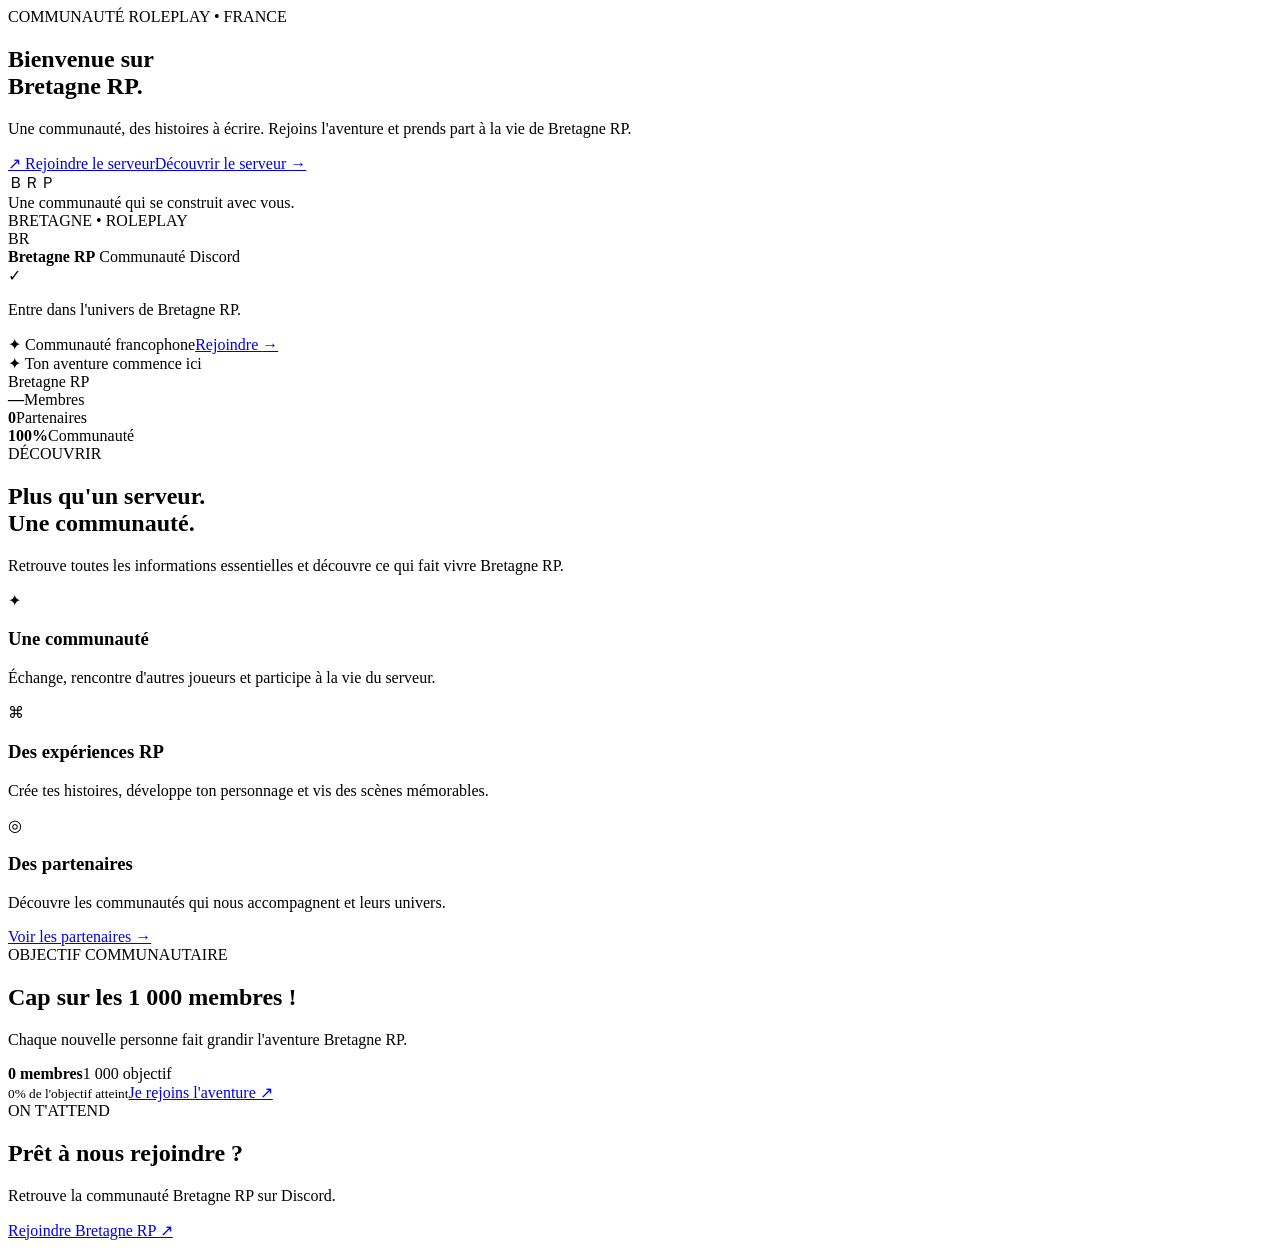
==== commit 89018c8c: "Add files via upload" ====
--- a/index.html
+++ b/index.html
@@ -1,571 +1,43 @@
-<!DOCTYPE html>
-<html lang="fr">
-<head>
-<meta charset="UTF-8">
-<meta name="viewport" content="width=device-width, initial-scale=1.0">
-<title>Projet EH 〘 © ™ ® 〙— Serveur Discord Emergency Hamburg</title>
-<meta name="description" content="Projet EH : le serveur Discord francophone dédié à Emergency Hamburg sur Roblox. Police, pompiers, SAMU, criminels — vis ton RP à Hambourg !">
-<link rel="icon" href="data:image/svg+xml,<svg xmlns='http://www.w3.org/2000/svg' viewBox='0 0 100 100'><text y='.9em' font-size='90'>🚨</text></svg>">
-<link href="https://fonts.googleapis.com/css2?family=Inter:wght@400;500;600;700;800;900&display=swap" rel="stylesheet">
-<style>
-  * { margin: 0; padding: 0; box-sizing: border-box; }
-  html { scroll-behavior: smooth; }
-  :root {
-    --bg: #0d0f17; --bg-2: #131522; --card: #181b2a;
-    --border: rgba(255,255,255,0.08);
-    --primary: #5865f2; --primary-2: #7c86ff; --accent: #eb459e;
-    --text: #e8eaf2; --text-muted: #9298b0;
-  }
-  body { font-family: 'Inter', system-ui, sans-serif; background: var(--bg); color: var(--text);
-    line-height: 1.6; overflow-x: hidden; -webkit-font-smoothing: antialiased; }
-  body::before { content: ''; position: fixed; inset: 0;
-    background: radial-gradient(ellipse 700px 500px at 15% 0%, rgba(88,101,242,0.22), transparent 60%),
-                radial-gradient(ellipse 700px 500px at 85% 100%, rgba(235,69,158,0.15), transparent 60%);
-    z-index: -1; pointer-events: none; }
-
-  /* ---------- HEADER ---------- */
-  header { display: flex; justify-content: space-between; align-items: center; padding: 16px 48px;
-    background: rgba(13,15,23,0.75); backdrop-filter: blur(16px); border-bottom: 1px solid var(--border);
-    position: sticky; top: 0; z-index: 100; }
-  .logo { display: flex; align-items: center; gap: 10px; font-weight: 800; font-size: 1.05rem;
-    color: #fff; text-decoration: none; }
-  .logo-mark { width: 34px; height: 34px; border-radius: 10px;
-    background: linear-gradient(135deg, var(--primary), var(--accent));
-    display: flex; align-items: center; justify-content: center; font-size: 1rem;
-    box-shadow: 0 4px 14px rgba(88,101,242,0.45); }
-  .logo .accent { color: var(--primary-2); }
-  nav ul { display: flex; list-style: none; gap: 8px; align-items: center; }
-  nav a { color: var(--text-muted); text-decoration: none; font-size: 0.9rem; font-weight: 500;
-    padding: 8px 14px; border-radius: 8px; transition: all 0.2s; }
-  nav a:hover { color: #fff; background: rgba(255,255,255,0.05); }
-  nav a.nav-cta { background: var(--primary); color: #fff; font-weight: 600; }
-  nav a.nav-cta:hover { background: var(--primary-2); }
-
-  /* ---------- HERO ---------- */
-  .hero { max-width: 1100px; margin: 0 auto; padding: 50px 28px 50px; text-align: center; }
-  .hero-banner {
-    max-width: 1100px; margin: 0 auto 45px; border-radius: 20px; overflow: hidden;
-    border: 1px solid rgba(88,101,242,0.35);
-    box-shadow: 0 20px 60px rgba(88,101,242,0.25), 0 0 0 1px rgba(255,255,255,0.05) inset;
-    position: relative; animation: fadeUp 0.7s ease-out;
-    aspect-ratio: 2048 / 768; background: #131522;
-  }
-  .hero-banner::after { content: ''; position: absolute; inset: 0;
-    background: linear-gradient(to top, rgba(13,15,23,0.45) 0%, transparent 45%);
-    pointer-events: none; }
-  .hero-banner img { width: 100%; height: 100%; display: block; object-fit: cover; object-position: center; }
-
-  .hero-badge { display: inline-flex; align-items: center; gap: 8px; padding: 6px 16px;
-    border-radius: 50px; background: rgba(88,101,242,0.1);
-    border: 1px solid rgba(88,101,242,0.3); color: var(--primary-2);
-    font-size: 0.82rem; font-weight: 600; margin-bottom: 28px; animation: fadeUp 0.6s ease-out; }
-  .hero-badge .dot { width: 7px; height: 7px; border-radius: 50%; background: #3ba55d;
-    box-shadow: 0 0 8px #3ba55d; animation: pulse 1.8s ease-in-out infinite; }
-
-  .hero h1 { font-size: clamp(2rem, 5vw, 3.2rem); font-weight: 900; line-height: 1.15;
-    letter-spacing: -0.02em; margin-bottom: 22px; animation: fadeUp 0.7s ease-out; }
-  .hero h1 .gradient { background: linear-gradient(90deg, #5865f2, #a06bff, #eb459e);
-    -webkit-background-clip: text; -webkit-text-fill-color: transparent; }
-  .hero p.lead { font-size: 1.1rem; color: var(--text-muted); max-width: 620px;
-    margin: 0 auto 38px; animation: fadeUp 0.8s ease-out; }
-  .cta-group { display: flex; justify-content: center; flex-wrap: wrap; gap: 14px;
-    animation: fadeUp 0.9s ease-out; }
-
-  .btn { display: inline-flex; align-items: center; gap: 10px; padding: 14px 28px;
-    border-radius: 12px; font-weight: 600; font-size: 0.95rem; text-decoration: none;
-    transition: all 0.25s; border: none; cursor: pointer; font-family: inherit; }
-  .btn-primary { background: var(--primary); color: #fff; box-shadow: 0 8px 24px rgba(88,101,242,0.4); }
-  .btn-primary:hover { background: var(--primary-2); transform: translateY(-2px);
-    box-shadow: 0 12px 32px rgba(88,101,242,0.5); }
-  .btn-ghost { background: rgba(255,255,255,0.05); color: var(--text); border: 1px solid var(--border); }
-  .btn-ghost:hover { background: rgba(255,255,255,0.08);
-    border-color: rgba(255,255,255,0.15); transform: translateY(-2px); }
-
-  /* ---------- STATS ---------- */
-  .stats { max-width: 900px; margin: 40px auto 0; padding: 0 28px; display: grid;
-    grid-template-columns: repeat(auto-fit, minmax(140px, 1fr)); gap: 16px;
-    animation: fadeUp 1s ease-out; }
-  .stat { background: var(--card); border: 1px solid var(--border); border-radius: 14px;
-    padding: 22px 16px; text-align: center; transition: all 0.25s; }
-  .stat:hover { border-color: rgba(88,101,242,0.4); transform: translateY(-3px); }
-  .stat-value { font-size: 1.5rem; font-weight: 800;
-    background: linear-gradient(90deg, var(--primary-2), var(--accent));
-    -webkit-background-clip: text; -webkit-text-fill-color: transparent; margin-bottom: 4px; }
-  .stat-label { font-size: 0.78rem; color: var(--text-muted); font-weight: 500;
-    text-transform: uppercase; letter-spacing: 0.05em; }
-
-  /* ---------- SECTIONS ---------- */
-  .section { max-width: 1080px; margin: 100px auto; padding: 0 28px; }
-  .section-head { text-align: center; margin-bottom: 50px; }
-  .section-head h2 { font-size: clamp(1.6rem, 3vw, 2.2rem); font-weight: 800;
-    letter-spacing: -0.02em; margin-bottom: 12px; }
-  .section-head p { color: var(--text-muted); max-width: 560px; margin: 0 auto; font-size: 1rem; }
-
-  .features { display: grid; grid-template-columns: repeat(auto-fit, minmax(260px, 1fr)); gap: 18px; }
-  .feature { background: var(--card); border: 1px solid var(--border); border-radius: 16px;
-    padding: 28px 24px; transition: all 0.28s; position: relative; overflow: hidden; }
-  .feature::before { content: ''; position: absolute; top: 0; left: 0; width: 100%; height: 2px;
-    background: linear-gradient(90deg, var(--primary), var(--accent)); opacity: 0;
-    transition: opacity 0.3s; }
-  .feature:hover { border-color: rgba(88,101,242,0.35); transform: translateY(-4px); background: #1b1e2e; }
-  .feature:hover::before { opacity: 1; }
-  .feature-icon { display: inline-flex; align-items: center; justify-content: center;
-    width: 46px; height: 46px; border-radius: 12px; background: rgba(88,101,242,0.12);
-    border: 1px solid rgba(88,101,242,0.25); font-size: 1.3rem; margin-bottom: 16px; }
-  .feature h3 { font-size: 1.02rem; font-weight: 700; margin-bottom: 8px; }
-  .feature p { color: var(--text-muted); font-size: 0.92rem; line-height: 1.55; }
-
-  /* ---------- MEMBERS BOX ---------- */
-  .members-box { background: linear-gradient(135deg, rgba(88,101,242,0.14), rgba(235,69,158,0.1));
-    border: 1px solid rgba(88,101,242,0.3); border-radius: 20px; padding: 44px 36px;
-    text-align: center; position: relative; overflow: hidden; }
-  .members-box::before { content: ''; position: absolute; inset: 0;
-    background: radial-gradient(circle at 50% 100%, rgba(235,69,158,0.18), transparent 60%);
-    pointer-events: none; }
-  .members-box > * { position: relative; }
-  .members-box .tag { display: inline-block; padding: 5px 14px; border-radius: 50px;
-    background: rgba(235,69,158,0.15); border: 1px solid rgba(235,69,158,0.4);
-    color: #ff8ac4; font-size: 0.78rem; font-weight: 700; letter-spacing: 0.05em; margin-bottom: 18px; }
-  .members-box h2 { font-size: clamp(1.4rem, 3vw, 1.9rem); font-weight: 800; margin-bottom: 12px; }
-  .members-box p { color: var(--text-muted); max-width: 540px; margin: 0 auto 26px; }
-  .progress { max-width: 480px; margin: 0 auto 26px; }
-  .progress-bar { height: 8px; background: rgba(255,255,255,0.07); border-radius: 50px;
-    overflow: hidden; margin-bottom: 8px; }
-  .progress-fill { height: 100%; width: 0%;
-    background: linear-gradient(90deg, var(--primary), var(--accent));
-    border-radius: 50px; transition: width 1.5s cubic-bezier(.2,.8,.3,1); }
-  .progress-label { display: flex; justify-content: space-between; font-size: 0.85rem;
-    color: var(--text-muted); font-weight: 500; }
-  .progress-label strong { color: #fff; }
-
-  /* ---------- YOUTUBE ---------- */
-  .yt-card { display: flex; align-items: center; gap: 24px; background: var(--card);
-    border: 1px solid var(--border); border-radius: 18px; padding: 28px 32px;
-    transition: all 0.28s; text-decoration: none; color: inherit; }
-  .yt-card:hover { border-color: rgba(255,0,0,0.35); transform: translateY(-3px); }
-  .yt-icon { flex-shrink: 0; width: 60px; height: 60px; border-radius: 14px;
-    background: #ff0000; display: flex; align-items: center; justify-content: center;
-    font-size: 1.6rem; box-shadow: 0 8px 24px rgba(255,0,0,0.3); }
-  .yt-text h3 { font-size: 1.1rem; font-weight: 700; margin-bottom: 4px; }
-  .yt-text p { color: var(--text-muted); font-size: 0.92rem; }
-  .yt-arrow { margin-left: auto; color: var(--text-muted); font-size: 1.4rem;
-    transition: transform 0.25s; }
-  .yt-card:hover .yt-arrow { transform: translateX(4px); color: #fff; }
-
-  /* ---------- FOOTER ---------- */
-  footer { background: #0a0b12; border-top: 1px solid var(--border);
-    padding: 50px 28px 30px; margin-top: 100px; }
-  .footer-inner { max-width: 1080px; margin: 0 auto; display: grid;
-    grid-template-columns: 2fr 1fr 1fr; gap: 40px; margin-bottom: 35px; }
-  .footer-brand p { color: var(--text-muted); font-size: 0.92rem; margin-top: 14px; max-width: 320px; }
-  .footer-col h4 { font-size: 0.82rem; text-transform: uppercase; letter-spacing: 0.08em;
-    color: var(--text-muted); margin-bottom: 16px; font-weight: 600; }
-  .footer-col ul { list-style: none; }
-  .footer-col li { margin-bottom: 10px; }
-  .footer-col a { color: var(--text); text-decoration: none; font-size: 0.92rem;
-    transition: color 0.2s; background: none; border: none; cursor: pointer;
-    padding: 0; font-family: inherit; }
-  .footer-col a:hover { color: var(--primary-2); }
-  .footer-bottom { max-width: 1080px; margin: 0 auto; padding-top: 25px;
-    border-top: 1px solid var(--border); text-align: center;
-    color: var(--text-muted); font-size: 0.85rem; }
-
-  /* ---------- MODALS ---------- */
-  .modal { display: none; position: fixed; inset: 0; background: rgba(0,0,0,0.75);
-    backdrop-filter: blur(6px); z-index: 500; overflow-y: auto; padding: 50px 20px; }
-  .modal.active { display: block; animation: fadeIn 0.25s; }
-  .modal-content { max-width: 800px; margin: 0 auto; background: var(--bg-2);
-    padding: 44px; border-radius: 18px; border: 1px solid var(--border);
-    box-shadow: 0 30px 80px rgba(0,0,0,0.6); position: relative; }
-  .modal-content h2 { font-size: 1.5rem; font-weight: 800; margin-bottom: 6px; }
-  .modal-content .update-date { color: var(--text-muted); font-size: 0.82rem;
-    font-style: italic; display: block; margin-bottom: 28px; }
-  .modal-content h3 { color: var(--primary-2); font-size: 1rem; font-weight: 700;
-    margin-top: 26px; margin-bottom: 8px; }
-  .modal-content p, .modal-content li { color: #c5c9db; font-size: 0.94rem; margin-bottom: 8px; }
-  .modal-content ul { padding-left: 22px; }
-  .modal-content a { color: var(--primary-2); }
-  .close-btn { position: absolute; top: 16px; right: 16px; background: rgba(255,255,255,0.05);
-    border: 1px solid var(--border); color: var(--text); font-size: 1.2rem; cursor: pointer;
-    width: 40px; height: 40px; border-radius: 10px; line-height: 1; transition: all 0.2s; }
-  .close-btn:hover { background: #eb459e; color: #fff; border-color: #eb459e; }
-
-  @keyframes fadeUp { from { opacity: 0; transform: translateY(18px); }
-    to { opacity: 1; transform: translateY(0); } }
-  @keyframes fadeIn { from { opacity: 0; } to { opacity: 1; } }
-  @keyframes pulse { 0%, 100% { opacity: 1; } 50% { opacity: 0.4; } }
-
-  @media (max-width: 820px) {
-    header { padding: 14px 20px; }
-    nav ul { gap: 4px; }
-    nav a { padding: 7px 10px; font-size: 0.82rem; }
-    nav a.nav-cta { display: none; }
-    .hero { padding: 30px 20px 30px; }
-    .hero-banner { margin-bottom: 30px; border-radius: 14px; }
-    .section { margin: 70px auto; }
-    .footer-inner { grid-template-columns: 1fr; gap: 30px; }
-    .yt-card { flex-direction: column; text-align: center; gap: 16px; }
-    .yt-arrow { margin: 0; }
-    .modal-content { padding: 28px 22px; }
-    .members-box { padding: 34px 22px; }
-  }
-</style>
-</head>
-<body>
-
-<!-- ============ HEADER ============ -->
-<header>
-  <a href="#top" class="logo">
-    <div class="logo-mark">🚨</div>
-    <span>Projet <span class="accent">EH</span></span>
-  </a>
-  <nav>
-    <ul>
-      <li><a href="#features">Le serveur</a></li>
-      <li><a href="#members">Objectif 1000</a></li>
-      <li><a href="#youtube">YouTube</a></li>
-      <li><a href="https://discord.gg/Am4snyNPwN" target="_blank" class="nav-cta">Rejoindre</a></li>
-    </ul>
-  </nav>
-</header>
-
-<!-- ============ HERO ============ -->
-<section class="hero" id="top">
-  <div class="hero-banner">
-    <img src="banniere.png" alt="Bannière Projet EH">
+<!doctype html>
+<html lang="fr"><head>
+<meta charset="utf-8"><meta name="viewport" content="width=device-width,initial-scale=1">
+<title>Bretagne RP — Serveur Discord officiel</title>
+<meta name="description" content="Rejoins Bretagne RP, découvre notre communauté roleplay et nos partenaires.">
+<meta property="og:type" content="website"><meta property="og:title" content="Bretagne RP — Rejoins l'aventure">
+<meta property="og:description" content="Découvre Bretagne RP, notre communauté et nos partenaires. Rejoins-nous sur Discord !">
+<meta property="og:image" content="assets/og-bretagne.svg"><meta name="theme-color" content="#5865f2">
+<link rel="icon" href="assets/logo.svg"><link rel="stylesheet" href="assets/style.css">
+</head><body data-page="home">
+<div id="site-header"></div>
+<main>
+<section class="hero wrap">
+  <div class="hero-copy">
+    <span class="eyebrow"><i class="live-dot"></i> COMMUNAUTÉ ROLEPLAY • FRANCE</span>
+    <h1>Bienvenue sur<br><span class="gradient">Bretagne RP.</span></h1>
+    <p class="lead" id="hero-description">Une communauté, des histoires à écrire. Rejoins l'aventure et prends part à la vie de Bretagne RP.</p>
+    <div class="actions"><a class="button primary" id="join-main" href="#" target="_blank" rel="noopener"><span>↗</span> Rejoindre le serveur</a><a class="button secondary" href="serveur.html">Découvrir le serveur <span>→</span></a></div>
+    <div class="hero-proof"><div class="avatar-stack"><span>Ｂ</span><span>Ｒ</span><span>Ｐ</span></div><span>Une communauté qui se construit avec vous.</span></div>
   </div>
-
-  <div class="hero-badge">
-    <span class="dot"></span>
-    Serveur FR · Roleplay Roblox actif
-  </div>
-
-  <h1>Bienvenue sur <span class="gradient">Projet EH</span> 🚨</h1>
-  <p class="lead">
-    Le serveur Discord francophone dédié à <strong>Emergency Hamburg</strong>, le roleplay
-    open-world sur Roblox. Deviens <strong>policier, pompier, ambulancier, chauffeur,
-    mécanicien ou criminel</strong> et vis ta propre histoire à Hambourg. 🔥
-  </p>
-
-  <div class="cta-group">
-    <a href="https://discord.gg/Am4snyNPwN" target="_blank" class="btn btn-primary">
-      🚀 Rejoindre le serveur
-    </a>
-    <a href="#features" class="btn btn-ghost">Découvrir le serveur</a>
+  <div class="hero-visual">
+    <div class="orb orb-one"></div><div class="orb orb-two"></div>
+    <div class="server-card">
+      <div class="server-banner" id="hero-banner"><span class="banner-label">BRETAGNE • ROLEPLAY</span></div>
+      <div class="server-info"><div class="server-avatar" id="hero-logo">BR</div><div class="server-titles"><strong id="server-name-card">Bretagne RP</strong><span><i class="live-dot"></i> Communauté Discord</span></div><span class="verified">✓</span></div>
+      <p class="server-card-desc" id="server-card-desc">Entre dans l'univers de Bretagne RP.</p>
+      <div class="server-card-bottom"><span>✦ Communauté francophone</span><a id="join-card" href="#" target="_blank" rel="noopener">Rejoindre <b>→</b></a></div>
+    </div>
+    <div class="floating-chip chip-top"><span>✦</span> Ton aventure commence ici</div>
+    <div class="floating-chip chip-bottom"><span class="live-dot"></span> Bretagne RP</div>
   </div>
 </section>
-
-<!-- ============ STATS ============ -->
-<div class="stats">
-  <div class="stat">
-    <div class="stat-value" id="statMembers">—</div>
-    <div class="stat-label">Membres</div>
-  </div>
-  <div class="stat">
-    <div class="stat-value">7</div>
-    <div class="stat-label">Métiers RP</div>
-  </div>
-  <div class="stat">
-    <div class="stat-value">24/7</div>
-    <div class="stat-label">Serveur actif</div>
-  </div>
-  <div class="stat">
-    <div class="stat-value">🆓</div>
-    <div class="stat-label">100% gratuit</div>
-  </div>
-</div>
-
-<!-- ============ FEATURES ============ -->
-<section class="section" id="features">
-  <div class="section-head">
-    <h2>Ce qui t'attend chez nous</h2>
-    <p>Un vrai serveur RP francophone autour d'Emergency Hamburg.</p>
-  </div>
-  <div class="features">
-    <div class="feature">
-      <div class="feature-icon">👮</div>
-      <h3>Policier</h3>
-      <p>Fais respecter la loi, patrouille, réponds aux appels d'urgence et arrête les criminels.</p>
-    </div>
-    <div class="feature">
-      <div class="feature-icon">🚒</div>
-      <h3>Pompier</h3>
-      <p>Éteins les incendies et interviens sur les situations d'urgence à travers Hambourg.</p>
-    </div>
-    <div class="feature">
-      <div class="feature-icon">🚑</div>
-      <h3>Ambulancier</h3>
-      <p>Secours et soigne les blessés, gère les interventions médicales avec ton équipe.</p>
-    </div>
-    <div class="feature">
-      <div class="feature-icon">🚌</div>
-      <h3>Chauffeur de bus / camion</h3>
-      <p>Assure le transport en commun ou le transport de marchandises dans toute la ville.</p>
-    </div>
-    <div class="feature">
-      <div class="feature-icon">🔧</div>
-      <h3>Mécanicien / ADAC</h3>
-      <p>Remorque et répare les véhicules en panne, deviens la référence du dépannage.</p>
-    </div>
-    <div class="feature">
-      <div class="feature-icon">🕵️</div>
-      <h3>Criminel</h3>
-      <p>Commets des méfaits, vole, échappe à la police et amasse un max d'argent virtuel.</p>
-    </div>
-  </div>
+<section class="stats wrap">
+  <div class="stat"><strong id="stat-members">—</strong><span>Membres</span></div><div class="stat"><strong id="stat-partners">0</strong><span>Partenaires</span></div><div class="stat"><strong>100%</strong><span>Communauté</span></div>
 </section>
-
-<!-- ============ OBJECTIF 1000 ============ -->
-<section class="section" id="members">
-  <div class="members-box">
-    <span class="tag">🎯 OBJECTIF</span>
-    <h2>On vise les 1 000 membres ! 🚀</h2>
-    <p>Pour fêter ça, on offre <strong>Nitro Premium à 5 personnes</strong> 💎🎉
-       Aide-nous en rejoignant le serveur et en le partageant autour de toi.</p>
-    <div class="progress">
-      <div class="progress-bar"><div class="progress-fill" id="progressFill"></div></div>
-      <div class="progress-label">
-        <span id="progressCount"><strong>—</strong> membres</span>
-        <span><strong>1000</strong> objectif</span>
-      </div>
-    </div>
-    <a href="https://discord.gg/Am4snyNPwN" target="_blank" class="btn btn-primary">
-      🎉 Rejoindre & participer
-    </a>
-  </div>
+<section class="section wrap">
+  <div class="section-heading"><div><span class="eyebrow">DÉCOUVRIR</span><h2>Plus qu'un serveur.<br><span class="muted">Une communauté.</span></h2></div><p>Retrouve toutes les informations essentielles et découvre ce qui fait vivre Bretagne RP.</p></div>
+  <div class="feature-grid"><article class="feature"><span class="feature-icon">✦</span><h3>Une communauté</h3><p>Échange, rencontre d'autres joueurs et participe à la vie du serveur.</p></article><article class="feature"><span class="feature-icon">⌘</span><h3>Des expériences RP</h3><p>Crée tes histoires, développe ton personnage et vis des scènes mémorables.</p></article><article class="feature"><span class="feature-icon">◎</span><h3>Des partenaires</h3><p>Découvre les communautés qui nous accompagnent et leurs univers.</p><a class="text-link" href="partenaires.html">Voir les partenaires →</a></article></div>
 </section>
-
-<!-- ============ YOUTUBE ============ -->
-<section class="section" id="youtube">
-  <div class="section-head">
-    <h2>Découvre Projet EH</h2>
-    <p>Abonne-toi à la chaîne YouTube du créateur de Projet EH.</p>
-  </div>
-  <a href="https://www.youtube.com/channel/UCYCymE9Tsu6GXQbNi9_b-JQ"
-     target="_blank" class="yt-card">
-    <div class="yt-icon">▶</div>
-    <div class="yt-text">
-      <h3>Projet EH</h3>
-      <p>Abonne-toi et active la cloche 🔔 pour ne rien manquer !</p>
-    </div>
-    <div class="yt-arrow">→</div>
-  </a>
-</section>
-
-<!-- ============ CTA FINAL ============ -->
-<section class="section" style="text-align:center;">
-  <div class="section-head" style="margin-bottom: 30px;">
-    <h2>Prêt à nous rejoindre ? 🚨</h2>
-    <p>Projet EH t'attend pour jouer, patrouiller et vivre le RP à Hambourg.</p>
-  </div>
-  <a href="https://discord.gg/Am4snyNPwN" target="_blank"
-     class="btn btn-primary" style="font-size: 1.05rem; padding: 16px 36px;">
-    🚀 Rejoindre Projet EH
-  </a>
-</section>
-
-<!-- ============ FOOTER ============ -->
-<footer>
-  <div class="footer-inner">
-    <div class="footer-brand">
-      <a href="#top" class="logo">
-        <div class="logo-mark">🚨</div>
-        <span>Projet <span class="accent">EH</span></span>
-      </a>
-      <p>Projet EH — le serveur Discord francophone dédié à Emergency Hamburg (Roblox). Police, pompiers, SAMU, criminels : vis ton RP à Hambourg.</p>
-    </div>
-    <div class="footer-col">
-      <h4>Navigation</h4>
-      <ul>
-        <li><a href="#features">Le serveur</a></li>
-        <li><a href="#members">Objectif 1000</a></li>
-        <li><a href="#youtube">YouTube</a></li>
-      </ul>
-    </div>
-    <div class="footer-col">
-      <h4>Liens</h4>
-      <ul>
-        <li><a href="https://discord.gg/Am4snyNPwN" target="_blank">Rejoindre Discord</a></li>
-        <li><a href="https://www.youtube.com/channel/UCYCymE9Tsu6GXQbNi9_b-JQ" target="_blank">Chaîne YouTube</a></li>
-        <li><a href="#" onclick="openModal('tos'); return false;">Conditions</a></li>
-        <li><a href="#" onclick="openModal('privacy'); return false;">Confidentialité</a></li>
-      </ul>
-    </div>
-  </div>
-  <div class="footer-bottom">
-    © 2026 Projet EH 〘 © ™ ® 〙— Tous droits réservés.
-  </div>
-</footer>
-
-<!-- ============ MODAL : CONDITIONS ============ -->
-<div class="modal" id="tos">
-  <div class="modal-content">
-    <button class="close-btn" onclick="closeModal('tos')">×</button>
-    <h2>Conditions d'Utilisation</h2>
-    <span class="update-date">Dernière mise à jour : 01/01/2026</span>
-
-    <h3>1. Acceptation</h3>
-    <p>En rejoignant et en utilisant le serveur Discord <strong>Projet EH</strong>, vous acceptez
-       sans réserve les présentes Conditions d'Utilisation ainsi que les règles internes du serveur.
-       Si vous n'acceptez pas ces conditions, vous devez quitter le serveur.</p>
-
-    <h3>2. Règles de conduite</h3>
-    <p>En tant que membre, vous vous engagez à :</p>
-    <ul>
-      <li>Respecter les Conditions d'Utilisation et les Community Guidelines de Discord ;</li>
-      <li>Respecter tous les membres et le staff, sans harcèlement, insulte ou discrimination ;</li>
-      <li>Ne pas spammer, flooder ou publier du contenu indésirable ;</li>
-      <li>Ne pas faire de publicité non autorisée (serveurs, liens, produits) ;</li>
-      <li>Ne pas partager de contenu illégal, haineux, NSFW ou choquant ;</li>
-      <li>Ne pas usurper l'identité d'un membre du staff ou d'un autre membre ;</li>
-      <li>Ne pas tenter de nuire au serveur, ses membres ou ses systèmes ;</li>
-      <li>Respecter les règles RP d'Emergency Hamburg (pas de fail RP, pas de metagaming).</li>
-    </ul>
-
-    <h3>3. Sanctions</h3>
-    <p>En cas de non-respect des règles, le staff se réserve le droit d'appliquer des sanctions
-       (warn, mute, kick, ban) sans préavis, proportionnelles à la gravité des faits.</p>
-
-    <h3>4. Giveaways & événements</h3>
-    <p>Les giveaways et événements organisés sur Projet EH sont soumis à des règles
-       spécifiques annoncées au moment de leur lancement. Toute tentative de triche entraîne
-       une disqualification et peut mener à un bannissement.</p>
-
-    <h3>5. Contenu des membres</h3>
-    <p>Vous êtes seul responsable du contenu que vous publiez. Projet EH ne saurait être tenu
-       responsable du contenu publié par ses membres.</p>
-
-    <h3>6. Modification des conditions</h3>
-    <p>Ces conditions peuvent être modifiées à tout moment. La date de mise à jour en haut de cette
-       page fait foi. Il appartient à l'utilisateur de les consulter régulièrement.</p>
-
-    <h3>7. Contact</h3>
-    <p>Pour toute question, contactez le staff via le serveur
-       <a href="https://discord.gg/Am4snyNPwN" target="_blank">Projet EH</a>.</p>
-  </div>
-</div>
-
-<!-- ============ MODAL : CONFIDENTIALITÉ ============ -->
-<div class="modal" id="privacy">
-  <div class="modal-content">
-    <button class="close-btn" onclick="closeModal('privacy')">×</button>
-    <h2>Politique de Confidentialité</h2>
-    <span class="update-date">Dernière mise à jour : 01/01/2026</span>
-
-    <h3>1. Données collectées</h3>
-    <p>Dans le cadre de son fonctionnement, Projet EH peut collecter les données suivantes :</p>
-    <ul>
-      <li>Identifiant utilisateur Discord (User ID) ;</li>
-      <li>Identifiant de serveur (Guild ID) ;</li>
-      <li>Données liées à votre activité sur le serveur (messages, participation aux events) ;</li>
-      <li>Données liées aux bots installés sur le serveur (rôles, préférences, etc.).</li>
-    </ul>
-
-    <h3>2. Finalité de la collecte</h3>
-    <p>Ces données sont utilisées uniquement pour :</p>
-    <ul>
-      <li>Assurer le bon fonctionnement du serveur et de ses bots ;</li>
-      <li>Gérer les rôles, les sanctions et les événements ;</li>
-      <li>Détecter et prévenir les abus, raids et comportements toxiques.</li>
-    </ul>
-
-    <h3>3. Partage des données</h3>
-    <p>Aucune donnée personnelle n'est vendue, louée ou partagée avec des tiers en dehors
-       des services techniques nécessaires au fonctionnement du serveur.</p>
-
-    <h3>4. Conservation des données</h3>
-    <p>Les données sont conservées uniquement pendant la durée nécessaire au fonctionnement
-       du serveur. Elles peuvent être supprimées sur simple demande au staff.</p>
-
-    <h3>5. Sécurité</h3>
-    <p>Nous mettons en œuvre des mesures raisonnables pour protéger vos données contre tout accès
-       non autorisé, modification ou divulgation.</p>
-
-    <h3>6. Vos droits</h3>
-    <p>Conformément au RGPD, vous disposez d'un droit d'accès, de rectification et de suppression
-       de vos données. Pour exercer ces droits, contactez le staff sur le serveur
-       <a href="https://discord.gg/Am4snyNPwN" target="_blank">Projet EH</a>.</p>
-
-    <h3>7. Cookies</h3>
-    <p>Cette page web n'utilise pas de cookies à des fins de traçage publicitaire.</p>
-
-    <h3>8. Modification de la politique</h3>
-    <p>Cette politique peut être mise à jour à tout moment. La date en haut de page indique la
-       dernière révision.</p>
-
-    <h3>9. Contact</h3>
-    <p>Pour toute question relative à vos données personnelles, rejoignez le serveur
-       <a href="https://discord.gg/Am4snyNPwN" target="_blank">Projet EH</a>.</p>
-  </div>
-</div>
-
-<!-- =====================================================
-     SCRIPT — Chargement du nombre de membres via JSONBin
-     ===================================================== -->
-<script>
-  // =====================================================
-  //  AFFICHAGE DU NOMBRE DE MEMBRES EN DIRECT (JSONBin)
-  // =====================================================
-  // ⚠️ Clé d'exemple — remplace-la par la tienne ou passe
-  // par un proxy pour la sécuriser en production.
-
-  const JSONBIN_ACCESS_KEY = '$2a$10$1ZclfVrkz5qy7aVURgAFQelsHfYo3jWYUTEt0r2i6sRVZNGyunueu';
-  const JSONBIN_BIN_ID = '6aca7742ac6210605a25f22c';
-  const TARGET_MEMBERS = 1000;
-
-  async function fetchMemberCount() {
-    try {
-      const response = await fetch(
-        `https://api.jsonbin.io/v3/b/${JSONBIN_BIN_ID}/latest`,
-        { method: 'GET', headers: { 'X-Access-Key': JSONBIN_ACCESS_KEY } }
-      );
-
-      if (!response.ok) throw new Error(`HTTP ${response.status}`);
-
-      const result = await response.json();
-      const members = result.record.members || 0;
-      const percent = Math.min((members / TARGET_MEMBERS) * 100, 100);
-
-      const fill = document.getElementById('progressFill');
-      const count = document.getElementById('progressCount');
-      const stat = document.getElementById('statMembers');
-
-      if (fill) fill.style.width = percent + '%';
-      if (count) count.innerHTML = `<strong>${members}</strong> membres`;
-      if (stat) stat.textContent = members;
-
-      console.log(`✅ ${members} membres chargés`);
-    } catch (error) {
-      console.error('❌ Erreur :', error.message);
-      const count = document.getElementById('progressCount');
-      if (count) count.innerHTML = '<strong>—</strong> membres';
-    }
-  }
-
-  function openModal(id) {
-    document.getElementById(id).classList.add('active');
-    document.body.style.overflow = 'hidden';
-  }
-  function closeModal(id) {
-    document.getElementById(id).classList.remove('active');
-    document.body.style.overflow = '';
-  }
-  window.addEventListener('click', e => {
-    if (e.target.classList.contains('modal')) {
-      e.target.classList.remove('active');
-      document.body.style.overflow = '';
-    }
-  });
-  document.addEventListener('keydown', e => {
-    if (e.key === 'Escape') {
-      document.querySelectorAll('.modal.active').forEach(m => m.classList.remove('active'));
-      document.body.style.overflow = '';
-    }
-  });
-
-  document.addEventListener('DOMContentLoaded', fetchMemberCount);
-  setInterval(fetchMemberCount, 5 * 60 * 1000);
-</script>
-
-</body>
-</html>
+<section class="goal-section"><div class="wrap goal-card"><div><span class="eyebrow">OBJECTIF COMMUNAUTAIRE</span><h2 id="goal-title">Cap sur les 1 000 membres !</h2><p>Chaque nouvelle personne fait grandir l'aventure Bretagne RP.</p></div><div class="goal-progress"><div class="progress-label"><strong id="goal-current">0 membres</strong><span id="goal-target">1 000 objectif</span></div><div class="progress-track"><div id="goal-fill"></div></div><small id="goal-percent">0% de l'objectif atteint</small><a class="button primary" id="goal-join" href="#" target="_blank" rel="noopener">Je rejoins l'aventure ↗</a></div></div></section>
+<section class="section wrap final-cta"><span class="eyebrow">ON T'ATTEND</span><h2>Prêt à nous rejoindre ?</h2><p>Retrouve la communauté Bretagne RP sur Discord.</p><a class="button primary" id="join-bottom" href="#" target="_blank" rel="noopener">Rejoindre Bretagne RP ↗</a></section>
+</main>
+<div id="site-footer"></div><script src="assets/app.js"></script></body></html>
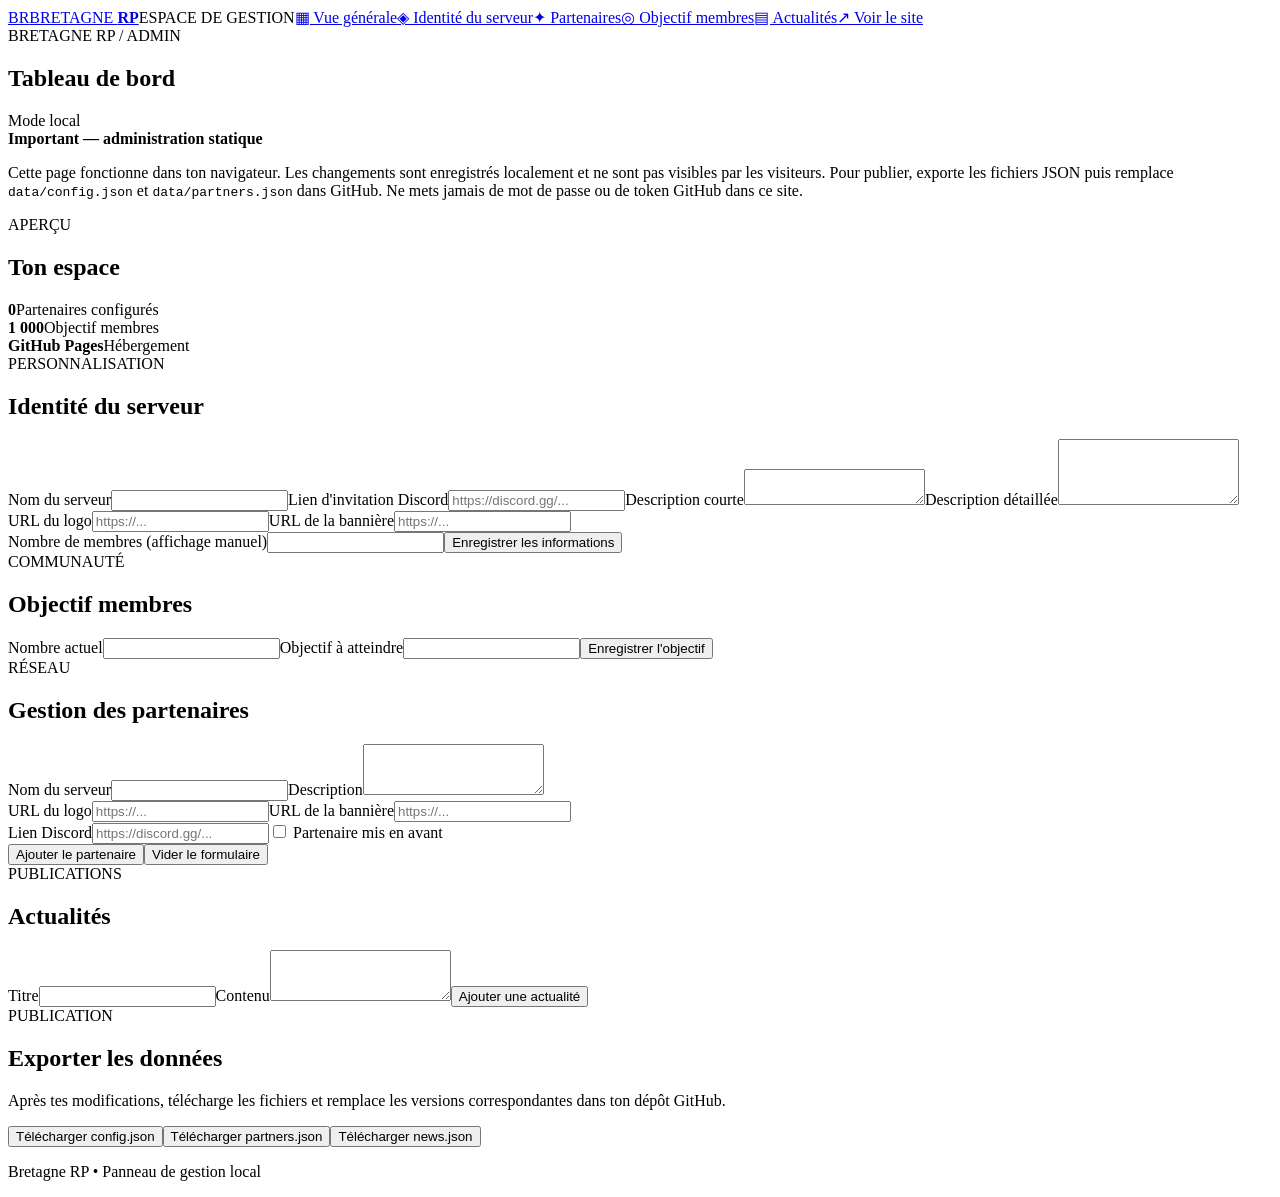
==== commit 3d636bb9: "Add files via upload" ====
--- a/index.html
+++ b/index.html
@@ -1,43 +1 @@
-<!doctype html>
-<html lang="fr"><head>
-<meta charset="utf-8"><meta name="viewport" content="width=device-width,initial-scale=1">
-<title>Bretagne RP — Serveur Discord officiel</title>
-<meta name="description" content="Rejoins Bretagne RP, découvre notre communauté roleplay et nos partenaires.">
-<meta property="og:type" content="website"><meta property="og:title" content="Bretagne RP — Rejoins l'aventure">
-<meta property="og:description" content="Découvre Bretagne RP, notre communauté et nos partenaires. Rejoins-nous sur Discord !">
-<meta property="og:image" content="assets/og-bretagne.svg"><meta name="theme-color" content="#5865f2">
-<link rel="icon" href="assets/logo.svg"><link rel="stylesheet" href="assets/style.css">
-</head><body data-page="home">
-<div id="site-header"></div>
-<main>
-<section class="hero wrap">
-  <div class="hero-copy">
-    <span class="eyebrow"><i class="live-dot"></i> COMMUNAUTÉ ROLEPLAY • FRANCE</span>
-    <h1>Bienvenue sur<br><span class="gradient">Bretagne RP.</span></h1>
-    <p class="lead" id="hero-description">Une communauté, des histoires à écrire. Rejoins l'aventure et prends part à la vie de Bretagne RP.</p>
-    <div class="actions"><a class="button primary" id="join-main" href="#" target="_blank" rel="noopener"><span>↗</span> Rejoindre le serveur</a><a class="button secondary" href="serveur.html">Découvrir le serveur <span>→</span></a></div>
-    <div class="hero-proof"><div class="avatar-stack"><span>Ｂ</span><span>Ｒ</span><span>Ｐ</span></div><span>Une communauté qui se construit avec vous.</span></div>
-  </div>
-  <div class="hero-visual">
-    <div class="orb orb-one"></div><div class="orb orb-two"></div>
-    <div class="server-card">
-      <div class="server-banner" id="hero-banner"><span class="banner-label">BRETAGNE • ROLEPLAY</span></div>
-      <div class="server-info"><div class="server-avatar" id="hero-logo">BR</div><div class="server-titles"><strong id="server-name-card">Bretagne RP</strong><span><i class="live-dot"></i> Communauté Discord</span></div><span class="verified">✓</span></div>
-      <p class="server-card-desc" id="server-card-desc">Entre dans l'univers de Bretagne RP.</p>
-      <div class="server-card-bottom"><span>✦ Communauté francophone</span><a id="join-card" href="#" target="_blank" rel="noopener">Rejoindre <b>→</b></a></div>
-    </div>
-    <div class="floating-chip chip-top"><span>✦</span> Ton aventure commence ici</div>
-    <div class="floating-chip chip-bottom"><span class="live-dot"></span> Bretagne RP</div>
-  </div>
-</section>
-<section class="stats wrap">
-  <div class="stat"><strong id="stat-members">—</strong><span>Membres</span></div><div class="stat"><strong id="stat-partners">0</strong><span>Partenaires</span></div><div class="stat"><strong>100%</strong><span>Communauté</span></div>
-</section>
-<section class="section wrap">
-  <div class="section-heading"><div><span class="eyebrow">DÉCOUVRIR</span><h2>Plus qu'un serveur.<br><span class="muted">Une communauté.</span></h2></div><p>Retrouve toutes les informations essentielles et découvre ce qui fait vivre Bretagne RP.</p></div>
-  <div class="feature-grid"><article class="feature"><span class="feature-icon">✦</span><h3>Une communauté</h3><p>Échange, rencontre d'autres joueurs et participe à la vie du serveur.</p></article><article class="feature"><span class="feature-icon">⌘</span><h3>Des expériences RP</h3><p>Crée tes histoires, développe ton personnage et vis des scènes mémorables.</p></article><article class="feature"><span class="feature-icon">◎</span><h3>Des partenaires</h3><p>Découvre les communautés qui nous accompagnent et leurs univers.</p><a class="text-link" href="partenaires.html">Voir les partenaires →</a></article></div>
-</section>
-<section class="goal-section"><div class="wrap goal-card"><div><span class="eyebrow">OBJECTIF COMMUNAUTAIRE</span><h2 id="goal-title">Cap sur les 1 000 membres !</h2><p>Chaque nouvelle personne fait grandir l'aventure Bretagne RP.</p></div><div class="goal-progress"><div class="progress-label"><strong id="goal-current">0 membres</strong><span id="goal-target">1 000 objectif</span></div><div class="progress-track"><div id="goal-fill"></div></div><small id="goal-percent">0% de l'objectif atteint</small><a class="button primary" id="goal-join" href="#" target="_blank" rel="noopener">Je rejoins l'aventure ↗</a></div></div></section>
-<section class="section wrap final-cta"><span class="eyebrow">ON T'ATTEND</span><h2>Prêt à nous rejoindre ?</h2><p>Retrouve la communauté Bretagne RP sur Discord.</p><a class="button primary" id="join-bottom" href="#" target="_blank" rel="noopener">Rejoindre Bretagne RP ↗</a></section>
-</main>
-<div id="site-footer"></div><script src="assets/app.js"></script></body></html>+<!doctype html><html lang="fr"><head><meta charset="utf-8"><meta name="viewport" content="width=device-width,initial-scale=1"><title>Administration — Bretagne RP</title><link rel="icon" href="../assets/logo.svg"><link rel="stylesheet" href="../assets/style.css"></head><body data-page="admin"><main class="admin-shell"><aside class="admin-side"><a class="brand" href="../index.html"><span class="brand-mark">BR</span><span>BRETAGNE <b>RP</b></span></a><span class="admin-label">ESPACE DE GESTION</span><a class="side-link active" href="#overview">▦ Vue générale</a><a class="side-link" href="#identity">◈ Identité du serveur</a><a class="side-link" href="#partners">✦ Partenaires</a><a class="side-link" href="#goal">◎ Objectif membres</a><a class="side-link" href="#news">▤ Actualités</a><a class="side-link" href="../index.html">↗ Voir le site</a></aside><section class="admin-main"><header class="admin-top"><div><span class="eyebrow">BRETAGNE RP / ADMIN</span><h1>Tableau de bord</h1></div><span class="status-pill"><i class="live-dot"></i> Mode local</span></header><div class="notice warning"><strong>Important — administration statique</strong><p>Cette page fonctionne dans ton navigateur. Les changements sont enregistrés localement et ne sont pas visibles par les visiteurs. Pour publier, exporte les fichiers JSON puis remplace <code>data/config.json</code> et <code>data/partners.json</code> dans GitHub. Ne mets jamais de mot de passe ou de token GitHub dans ce site.</p></div><section class="admin-panel" id="overview"><div class="panel-heading"><div><span class="eyebrow">APERÇU</span><h2>Ton espace</h2></div></div><div class="admin-stats"><div><strong id="admin-partner-count">0</strong><span>Partenaires configurés</span></div><div><strong id="admin-goal">1 000</strong><span>Objectif membres</span></div><div><strong>GitHub Pages</strong><span>Hébergement</span></div></div></section><section class="admin-panel" id="identity"><div class="panel-heading"><div><span class="eyebrow">PERSONNALISATION</span><h2>Identité du serveur</h2></div></div><form id="config-form" class="admin-form"><label>Nom du serveur<input name="name" required></label><label>Lien d'invitation Discord<input name="discord" type="url" placeholder="https://discord.gg/..." required></label><label>Description courte<textarea name="description" rows="2"></textarea></label><label>Description détaillée<textarea name="longDescription" rows="4"></textarea></label><div class="form-row"><label>URL du logo<input name="logo" type="url" placeholder="https://..."></label><label>URL de la bannière<input name="banner" type="url" placeholder="https://..."></label></div><label>Nombre de membres (affichage manuel)<input name="members" type="number" min="0"></label><button class="button primary" type="submit">Enregistrer les informations</button></form></section><section class="admin-panel" id="goal"><div class="panel-heading"><div><span class="eyebrow">COMMUNAUTÉ</span><h2>Objectif membres</h2></div></div><form id="goal-form" class="admin-form form-row"><label>Nombre actuel<input name="members" type="number" min="0"></label><label>Objectif à atteindre<input name="target" type="number" min="1"></label><button class="button primary" type="submit">Enregistrer l'objectif</button></form></section><section class="admin-panel" id="partners"><div class="panel-heading"><div><span class="eyebrow">RÉSEAU</span><h2>Gestion des partenaires</h2></div></div><form id="partner-form" class="admin-form"><input type="hidden" name="id"><label>Nom du serveur<input name="name" required></label><label>Description<textarea name="description" rows="3" required></textarea></label><div class="form-row"><label>URL du logo<input name="logo" type="url" placeholder="https://..."></label><label>URL de la bannière<input name="banner" type="url" placeholder="https://..."></label></div><label>Lien Discord<input name="discord" type="url" required placeholder="https://discord.gg/..."></label><label><span><input name="featured" type="checkbox"> Partenaire mis en avant</span></label><div class="form-actions"><button class="button primary" type="submit">Ajouter le partenaire</button><button class="button secondary" type="reset" id="partner-reset">Vider le formulaire</button></div></form><div id="admin-partner-list" class="admin-partner-list"></div></section><section class="admin-panel" id="news"><div class="panel-heading"><div><span class="eyebrow">PUBLICATIONS</span><h2>Actualités</h2></div></div><form id="news-form" class="admin-form"><label>Titre<input name="title" required></label><label>Contenu<textarea name="body" rows="3" required></textarea></label><button class="button primary" type="submit">Ajouter une actualité</button></form><div id="admin-news-list" class="admin-partner-list"></div></section><section class="admin-panel export-panel"><div class="panel-heading"><div><span class="eyebrow">PUBLICATION</span><h2>Exporter les données</h2></div></div><p>Après tes modifications, télécharge les fichiers et remplace les versions correspondantes dans ton dépôt GitHub.</p><div class="form-actions"><button class="button primary" id="export-config">Télécharger config.json</button><button class="button secondary" id="export-partners">Télécharger partners.json</button><button class="button secondary" id="export-news">Télécharger news.json</button></div></section><p class="admin-foot">Bretagne RP • Panneau de gestion local</p></section></main><script src="../assets/admin.js"></script></body></html>
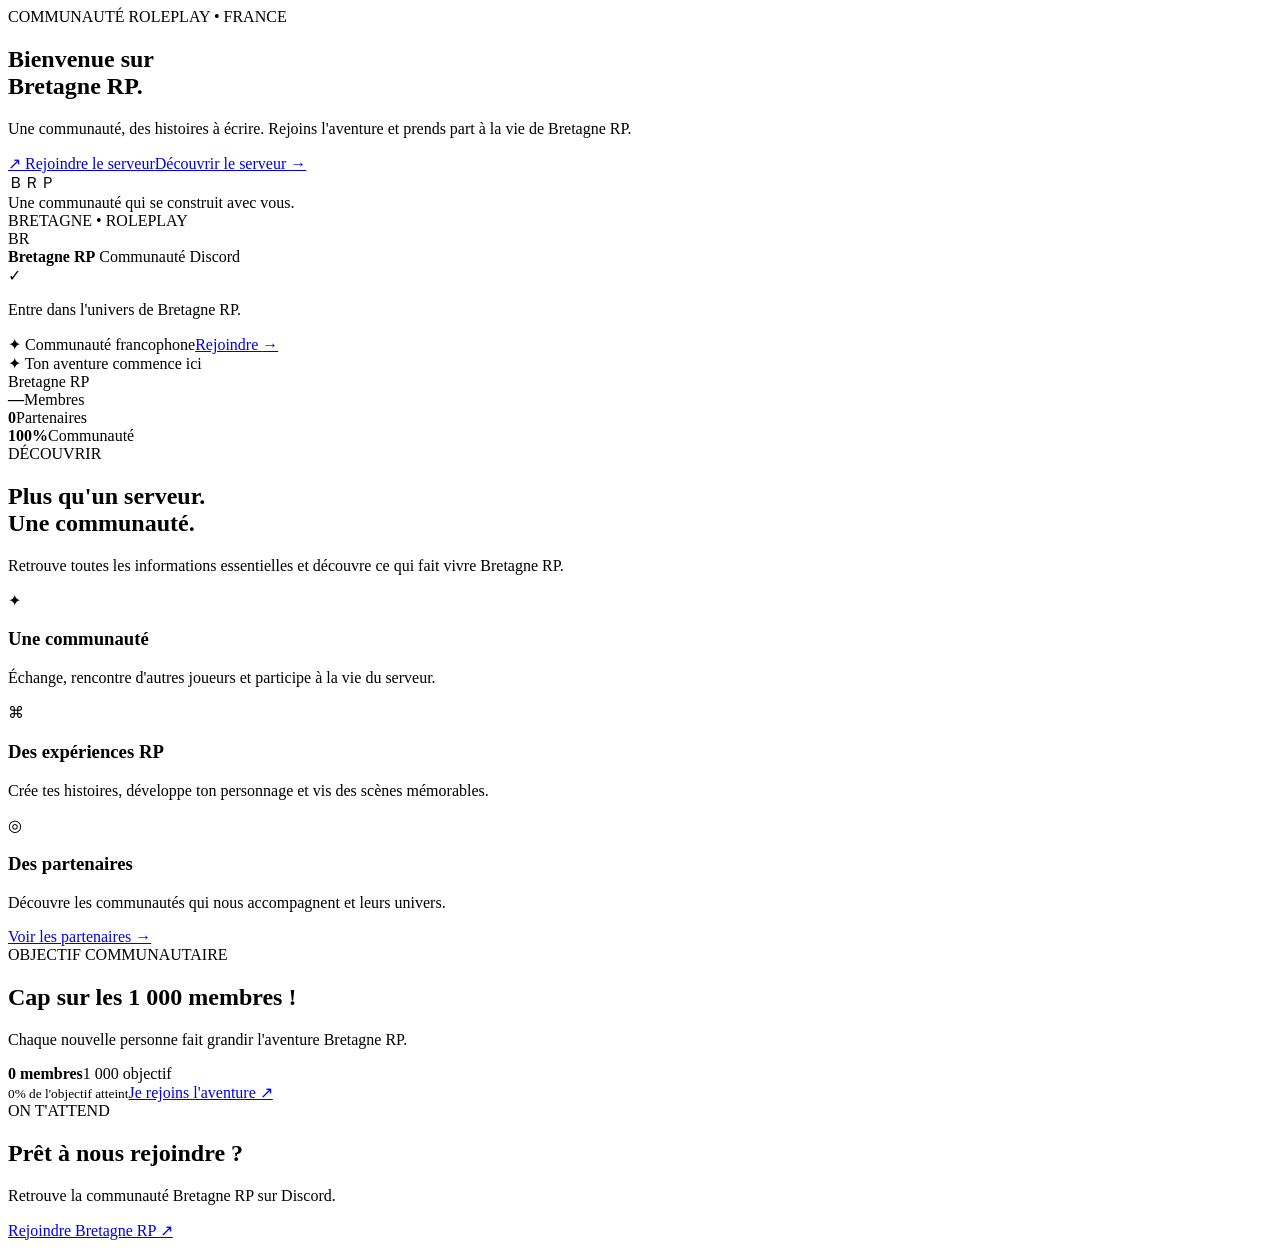
==== commit 8a8ab6af: "Add files via upload" ====
--- a/index.html
+++ b/index.html
@@ -1 +1,43 @@
-<!doctype html><html lang="fr"><head><meta charset="utf-8"><meta name="viewport" content="width=device-width,initial-scale=1"><title>Administration — Bretagne RP</title><link rel="icon" href="../assets/logo.svg"><link rel="stylesheet" href="../assets/style.css"></head><body data-page="admin"><main class="admin-shell"><aside class="admin-side"><a class="brand" href="../index.html"><span class="brand-mark">BR</span><span>BRETAGNE <b>RP</b></span></a><span class="admin-label">ESPACE DE GESTION</span><a class="side-link active" href="#overview">▦ Vue générale</a><a class="side-link" href="#identity">◈ Identité du serveur</a><a class="side-link" href="#partners">✦ Partenaires</a><a class="side-link" href="#goal">◎ Objectif membres</a><a class="side-link" href="#news">▤ Actualités</a><a class="side-link" href="../index.html">↗ Voir le site</a></aside><section class="admin-main"><header class="admin-top"><div><span class="eyebrow">BRETAGNE RP / ADMIN</span><h1>Tableau de bord</h1></div><span class="status-pill"><i class="live-dot"></i> Mode local</span></header><div class="notice warning"><strong>Important — administration statique</strong><p>Cette page fonctionne dans ton navigateur. Les changements sont enregistrés localement et ne sont pas visibles par les visiteurs. Pour publier, exporte les fichiers JSON puis remplace <code>data/config.json</code> et <code>data/partners.json</code> dans GitHub. Ne mets jamais de mot de passe ou de token GitHub dans ce site.</p></div><section class="admin-panel" id="overview"><div class="panel-heading"><div><span class="eyebrow">APERÇU</span><h2>Ton espace</h2></div></div><div class="admin-stats"><div><strong id="admin-partner-count">0</strong><span>Partenaires configurés</span></div><div><strong id="admin-goal">1 000</strong><span>Objectif membres</span></div><div><strong>GitHub Pages</strong><span>Hébergement</span></div></div></section><section class="admin-panel" id="identity"><div class="panel-heading"><div><span class="eyebrow">PERSONNALISATION</span><h2>Identité du serveur</h2></div></div><form id="config-form" class="admin-form"><label>Nom du serveur<input name="name" required></label><label>Lien d'invitation Discord<input name="discord" type="url" placeholder="https://discord.gg/..." required></label><label>Description courte<textarea name="description" rows="2"></textarea></label><label>Description détaillée<textarea name="longDescription" rows="4"></textarea></label><div class="form-row"><label>URL du logo<input name="logo" type="url" placeholder="https://..."></label><label>URL de la bannière<input name="banner" type="url" placeholder="https://..."></label></div><label>Nombre de membres (affichage manuel)<input name="members" type="number" min="0"></label><button class="button primary" type="submit">Enregistrer les informations</button></form></section><section class="admin-panel" id="goal"><div class="panel-heading"><div><span class="eyebrow">COMMUNAUTÉ</span><h2>Objectif membres</h2></div></div><form id="goal-form" class="admin-form form-row"><label>Nombre actuel<input name="members" type="number" min="0"></label><label>Objectif à atteindre<input name="target" type="number" min="1"></label><button class="button primary" type="submit">Enregistrer l'objectif</button></form></section><section class="admin-panel" id="partners"><div class="panel-heading"><div><span class="eyebrow">RÉSEAU</span><h2>Gestion des partenaires</h2></div></div><form id="partner-form" class="admin-form"><input type="hidden" name="id"><label>Nom du serveur<input name="name" required></label><label>Description<textarea name="description" rows="3" required></textarea></label><div class="form-row"><label>URL du logo<input name="logo" type="url" placeholder="https://..."></label><label>URL de la bannière<input name="banner" type="url" placeholder="https://..."></label></div><label>Lien Discord<input name="discord" type="url" required placeholder="https://discord.gg/..."></label><label><span><input name="featured" type="checkbox"> Partenaire mis en avant</span></label><div class="form-actions"><button class="button primary" type="submit">Ajouter le partenaire</button><button class="button secondary" type="reset" id="partner-reset">Vider le formulaire</button></div></form><div id="admin-partner-list" class="admin-partner-list"></div></section><section class="admin-panel" id="news"><div class="panel-heading"><div><span class="eyebrow">PUBLICATIONS</span><h2>Actualités</h2></div></div><form id="news-form" class="admin-form"><label>Titre<input name="title" required></label><label>Contenu<textarea name="body" rows="3" required></textarea></label><button class="button primary" type="submit">Ajouter une actualité</button></form><div id="admin-news-list" class="admin-partner-list"></div></section><section class="admin-panel export-panel"><div class="panel-heading"><div><span class="eyebrow">PUBLICATION</span><h2>Exporter les données</h2></div></div><p>Après tes modifications, télécharge les fichiers et remplace les versions correspondantes dans ton dépôt GitHub.</p><div class="form-actions"><button class="button primary" id="export-config">Télécharger config.json</button><button class="button secondary" id="export-partners">Télécharger partners.json</button><button class="button secondary" id="export-news">Télécharger news.json</button></div></section><p class="admin-foot">Bretagne RP • Panneau de gestion local</p></section></main><script src="../assets/admin.js"></script></body></html>+<!doctype html>
+<html lang="fr"><head>
+<meta charset="utf-8"><meta name="viewport" content="width=device-width,initial-scale=1">
+<title>Bretagne RP — Serveur Discord officiel</title>
+<meta name="description" content="Rejoins Bretagne RP, découvre notre communauté roleplay et nos partenaires.">
+<meta property="og:type" content="website"><meta property="og:title" content="Bretagne RP — Rejoins l'aventure">
+<meta property="og:description" content="Découvre Bretagne RP, notre communauté et nos partenaires. Rejoins-nous sur Discord !">
+<meta property="og:image" content="assets/og-bretagne.svg"><meta name="theme-color" content="#5865f2">
+<link rel="icon" href="assets/logo.svg"><link rel="stylesheet" href="assets/style.css">
+</head><body data-page="home">
+<div id="site-header"></div>
+<main>
+<section class="hero wrap">
+  <div class="hero-copy">
+    <span class="eyebrow"><i class="live-dot"></i> COMMUNAUTÉ ROLEPLAY • FRANCE</span>
+    <h1>Bienvenue sur<br><span class="gradient">Bretagne RP.</span></h1>
+    <p class="lead" id="hero-description">Une communauté, des histoires à écrire. Rejoins l'aventure et prends part à la vie de Bretagne RP.</p>
+    <div class="actions"><a class="button primary" id="join-main" href="#" target="_blank" rel="noopener"><span>↗</span> Rejoindre le serveur</a><a class="button secondary" href="serveur.html">Découvrir le serveur <span>→</span></a></div>
+    <div class="hero-proof"><div class="avatar-stack"><span>Ｂ</span><span>Ｒ</span><span>Ｐ</span></div><span>Une communauté qui se construit avec vous.</span></div>
+  </div>
+  <div class="hero-visual">
+    <div class="orb orb-one"></div><div class="orb orb-two"></div>
+    <div class="server-card">
+      <div class="server-banner" id="hero-banner"><span class="banner-label">BRETAGNE • ROLEPLAY</span></div>
+      <div class="server-info"><div class="server-avatar" id="hero-logo">BR</div><div class="server-titles"><strong id="server-name-card">Bretagne RP</strong><span><i class="live-dot"></i> Communauté Discord</span></div><span class="verified">✓</span></div>
+      <p class="server-card-desc" id="server-card-desc">Entre dans l'univers de Bretagne RP.</p>
+      <div class="server-card-bottom"><span>✦ Communauté francophone</span><a id="join-card" href="#" target="_blank" rel="noopener">Rejoindre <b>→</b></a></div>
+    </div>
+    <div class="floating-chip chip-top"><span>✦</span> Ton aventure commence ici</div>
+    <div class="floating-chip chip-bottom"><span class="live-dot"></span> Bretagne RP</div>
+  </div>
+</section>
+<section class="stats wrap">
+  <div class="stat"><strong id="stat-members">—</strong><span>Membres</span></div><div class="stat"><strong id="stat-partners">0</strong><span>Partenaires</span></div><div class="stat"><strong>100%</strong><span>Communauté</span></div>
+</section>
+<section class="section wrap">
+  <div class="section-heading"><div><span class="eyebrow">DÉCOUVRIR</span><h2>Plus qu'un serveur.<br><span class="muted">Une communauté.</span></h2></div><p>Retrouve toutes les informations essentielles et découvre ce qui fait vivre Bretagne RP.</p></div>
+  <div class="feature-grid"><article class="feature"><span class="feature-icon">✦</span><h3>Une communauté</h3><p>Échange, rencontre d'autres joueurs et participe à la vie du serveur.</p></article><article class="feature"><span class="feature-icon">⌘</span><h3>Des expériences RP</h3><p>Crée tes histoires, développe ton personnage et vis des scènes mémorables.</p></article><article class="feature"><span class="feature-icon">◎</span><h3>Des partenaires</h3><p>Découvre les communautés qui nous accompagnent et leurs univers.</p><a class="text-link" href="partenaires.html">Voir les partenaires →</a></article></div>
+</section>
+<section class="goal-section"><div class="wrap goal-card"><div><span class="eyebrow">OBJECTIF COMMUNAUTAIRE</span><h2 id="goal-title">Cap sur les 1 000 membres !</h2><p>Chaque nouvelle personne fait grandir l'aventure Bretagne RP.</p></div><div class="goal-progress"><div class="progress-label"><strong id="goal-current">0 membres</strong><span id="goal-target">1 000 objectif</span></div><div class="progress-track"><div id="goal-fill"></div></div><small id="goal-percent">0% de l'objectif atteint</small><a class="button primary" id="goal-join" href="#" target="_blank" rel="noopener">Je rejoins l'aventure ↗</a></div></div></section>
+<section class="section wrap final-cta"><span class="eyebrow">ON T'ATTEND</span><h2>Prêt à nous rejoindre ?</h2><p>Retrouve la communauté Bretagne RP sur Discord.</p><a class="button primary" id="join-bottom" href="#" target="_blank" rel="noopener">Rejoindre Bretagne RP ↗</a></section>
+</main>
+<div id="site-footer"></div><script src="assets/app.js"></script></body></html>
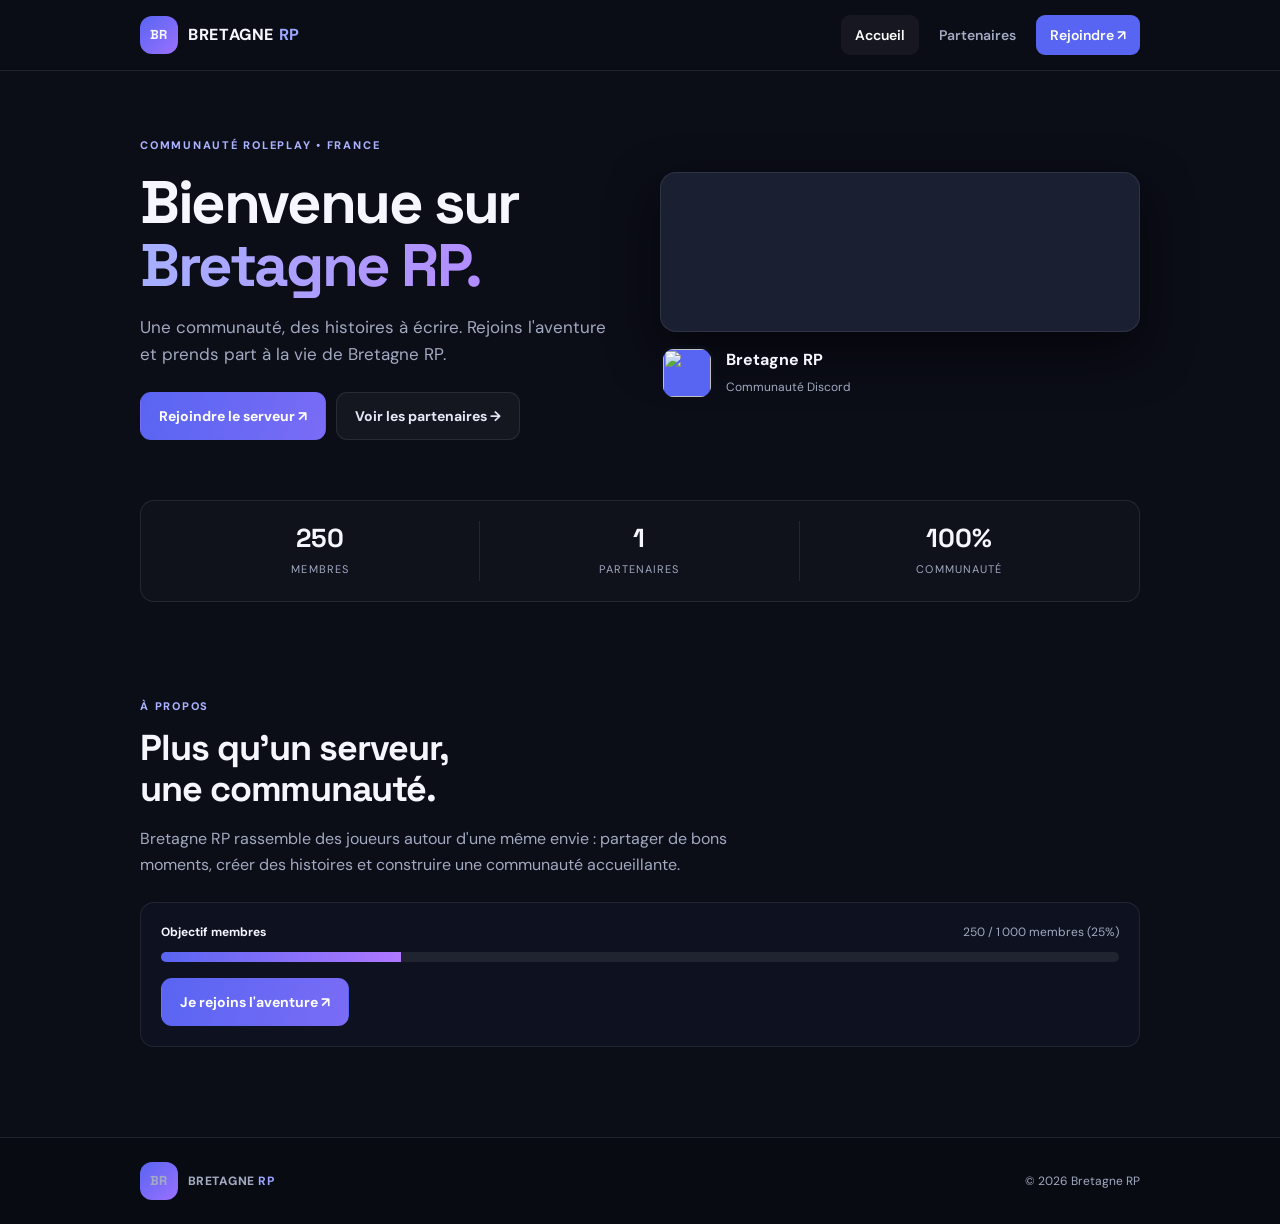
==== commit 35f3d532: "Add files via upload" ====
--- a/index.html
+++ b/index.html
@@ -1,43 +1,61 @@
 <!doctype html>
 <html lang="fr"><head>
-<meta charset="utf-8"><meta name="viewport" content="width=device-width,initial-scale=1">
-<title>Bretagne RP — Serveur Discord officiel</title>
-<meta name="description" content="Rejoins Bretagne RP, découvre notre communauté roleplay et nos partenaires.">
-<meta property="og:type" content="website"><meta property="og:title" content="Bretagne RP — Rejoins l'aventure">
-<meta property="og:description" content="Découvre Bretagne RP, notre communauté et nos partenaires. Rejoins-nous sur Discord !">
-<meta property="og:image" content="assets/og-bretagne.svg"><meta name="theme-color" content="#5865f2">
-<link rel="icon" href="assets/logo.svg"><link rel="stylesheet" href="assets/style.css">
-</head><body data-page="home">
+<meta charset="utf-8">
+<meta name="viewport" content="width=device-width,initial-scale=1">
+<title>Bretagne RP</title>
+<meta name="description" content="Bretagne RP — communauté roleplay sur Discord.">
+<link rel="stylesheet" href="style.css">
+</head>
+<body data-page="home">
 <div id="site-header"></div>
-<main>
-<section class="hero wrap">
-  <div class="hero-copy">
-    <span class="eyebrow"><i class="live-dot"></i> COMMUNAUTÉ ROLEPLAY • FRANCE</span>
-    <h1>Bienvenue sur<br><span class="gradient">Bretagne RP.</span></h1>
-    <p class="lead" id="hero-description">Une communauté, des histoires à écrire. Rejoins l'aventure et prends part à la vie de Bretagne RP.</p>
-    <div class="actions"><a class="button primary" id="join-main" href="#" target="_blank" rel="noopener"><span>↗</span> Rejoindre le serveur</a><a class="button secondary" href="serveur.html">Découvrir le serveur <span>→</span></a></div>
-    <div class="hero-proof"><div class="avatar-stack"><span>Ｂ</span><span>Ｒ</span><span>Ｐ</span></div><span>Une communauté qui se construit avec vous.</span></div>
-  </div>
-  <div class="hero-visual">
-    <div class="orb orb-one"></div><div class="orb orb-two"></div>
-    <div class="server-card">
-      <div class="server-banner" id="hero-banner"><span class="banner-label">BRETAGNE • ROLEPLAY</span></div>
-      <div class="server-info"><div class="server-avatar" id="hero-logo">BR</div><div class="server-titles"><strong id="server-name-card">Bretagne RP</strong><span><i class="live-dot"></i> Communauté Discord</span></div><span class="verified">✓</span></div>
-      <p class="server-card-desc" id="server-card-desc">Entre dans l'univers de Bretagne RP.</p>
-      <div class="server-card-bottom"><span>✦ Communauté francophone</span><a id="join-card" href="#" target="_blank" rel="noopener">Rejoindre <b>→</b></a></div>
+
+<main class="wrap">
+  <section class="hero">
+    <div>
+      <span class="eyebrow">Communauté roleplay • France</span>
+      <h1 id="hero-title">Bienvenue sur<br><span class="gradient">Bretagne RP.</span></h1>
+      <p class="lead" id="hero-desc"></p>
+      <div class="actions">
+        <a class="button primary" id="join-btn" href="#" target="_blank" rel="noopener">Rejoindre le serveur ↗</a>
+        <a class="button secondary" href="partenaires.html">Voir les partenaires →</a>
+      </div>
     </div>
-    <div class="floating-chip chip-top"><span>✦</span> Ton aventure commence ici</div>
-    <div class="floating-chip chip-bottom"><span class="live-dot"></span> Bretagne RP</div>
-  </div>
-</section>
-<section class="stats wrap">
-  <div class="stat"><strong id="stat-members">—</strong><span>Membres</span></div><div class="stat"><strong id="stat-partners">0</strong><span>Partenaires</span></div><div class="stat"><strong>100%</strong><span>Communauté</span></div>
-</section>
-<section class="section wrap">
-  <div class="section-heading"><div><span class="eyebrow">DÉCOUVRIR</span><h2>Plus qu'un serveur.<br><span class="muted">Une communauté.</span></h2></div><p>Retrouve toutes les informations essentielles et découvre ce qui fait vivre Bretagne RP.</p></div>
-  <div class="feature-grid"><article class="feature"><span class="feature-icon">✦</span><h3>Une communauté</h3><p>Échange, rencontre d'autres joueurs et participe à la vie du serveur.</p></article><article class="feature"><span class="feature-icon">⌘</span><h3>Des expériences RP</h3><p>Crée tes histoires, développe ton personnage et vis des scènes mémorables.</p></article><article class="feature"><span class="feature-icon">◎</span><h3>Des partenaires</h3><p>Découvre les communautés qui nous accompagnent et leurs univers.</p><a class="text-link" href="partenaires.html">Voir les partenaires →</a></article></div>
-</section>
-<section class="goal-section"><div class="wrap goal-card"><div><span class="eyebrow">OBJECTIF COMMUNAUTAIRE</span><h2 id="goal-title">Cap sur les 1 000 membres !</h2><p>Chaque nouvelle personne fait grandir l'aventure Bretagne RP.</p></div><div class="goal-progress"><div class="progress-label"><strong id="goal-current">0 membres</strong><span id="goal-target">1 000 objectif</span></div><div class="progress-track"><div id="goal-fill"></div></div><small id="goal-percent">0% de l'objectif atteint</small><a class="button primary" id="goal-join" href="#" target="_blank" rel="noopener">Je rejoins l'aventure ↗</a></div></div></section>
-<section class="section wrap final-cta"><span class="eyebrow">ON T'ATTEND</span><h2>Prêt à nous rejoindre ?</h2><p>Retrouve la communauté Bretagne RP sur Discord.</p><a class="button primary" id="join-bottom" href="#" target="_blank" rel="noopener">Rejoindre Bretagne RP ↗</a></section>
+    <div>
+      <div class="banner" id="hero-banner"></div>
+      <div style="display:flex;align-items:center;gap:12px;margin-top:14px">
+        <div class="partner-logo" id="hero-logo" style="width:54px;height:54px;border:3px solid var(--bg)"></div>
+        <div>
+          <strong id="hero-name" style="display:block"></strong>
+          <span style="font-size:12px;color:var(--muted)">Communauté Discord</span>
+        </div>
+      </div>
+    </div>
+  </section>
+
+  <section class="stats">
+    <div class="stat"><strong id="stat-members">—</strong><span>Membres</span></div>
+    <div class="stat"><strong id="stat-partners">—</strong><span>Partenaires</span></div>
+    <div class="stat"><strong>100%</strong><span>Communauté</span></div>
+  </section>
+
+  <section class="section">
+    <span class="eyebrow">À propos</span>
+    <h2>Plus qu'un serveur,<br>une communauté.</h2>
+    <p id="hero-long" style="max-width:640px"></p>
+
+    <div style="margin-top:24px;background:#111626aa;border:1px solid #ffffff14;border-radius:14px;padding:20px">
+      <div style="display:flex;justify-content:space-between;font-size:12px;margin-bottom:10px">
+        <strong>Objectif membres</strong>
+        <span id="goal-text" style="color:var(--muted)"></span>
+      </div>
+      <div style="height:10px;background:#ffffff13;border-radius:20px;overflow:hidden">
+        <div id="goal-fill" style="height:100%;width:0;background:linear-gradient(90deg,#5865f2,#b078ff);transition:width 1s"></div>
+      </div>
+      <a class="button primary" id="join-btn2" href="#" target="_blank" rel="noopener" style="margin-top:16px">Je rejoins l'aventure ↗</a>
+    </div>
+  </section>
 </main>
-<div id="site-footer"></div><script src="assets/app.js"></script></body></html>+
+<div id="site-footer"></div>
+<script src="app.js"></script>
+</body></html>
--- a/style.css
+++ b/style.css
@@ -0,0 +1,183 @@
+@import url('https://fonts.googleapis.com/css2?family=DM+Sans:wght@400;600;800&family=Space+Grotesk:wght@600;700&display=swap');
+
+:root{
+  --bg:#0b0d17;
+  --panel:#141827;
+  --line:rgba(255,255,255,.09);
+  --text:#f5f6ff;
+  --muted:#a2a9c0;
+  --blue:#5865f2;
+  --purple:#9b70ff;
+}
+*{box-sizing:border-box}
+body{
+  margin:0;background:var(--bg);color:var(--text);
+  font-family:'DM Sans',sans-serif;line-height:1.6;
+}
+a{color:inherit;text-decoration:none}
+.wrap{width:min(1000px,calc(100% - 40px));margin:auto}
+
+/* Header */
+.site-header{
+  position:sticky;top:0;z-index:10;
+  background:rgba(11,13,23,.85);backdrop-filter:blur(12px);
+  border-bottom:1px solid var(--line);
+}
+.nav{
+  height:70px;display:flex;align-items:center;justify-content:space-between;
+}
+.brand{display:flex;align-items:center;gap:10px;font-weight:800;letter-spacing:.04em}
+.brand-mark{
+  width:38px;height:38px;border-radius:12px;
+  background:linear-gradient(135deg,var(--blue),var(--purple));
+  display:grid;place-items:center;font-family:'Space Grotesk';font-size:13px;
+}
+.brand b{color:#9ba5ff}
+.nav-links{display:flex;gap:6px}
+.nav-links a{
+  padding:9px 14px;border-radius:9px;font-size:14px;font-weight:600;color:var(--muted);
+}
+.nav-links a:hover,.nav-links a.active{color:#fff;background:#ffffff0c}
+.nav-links a.join{background:var(--blue);color:#fff}
+
+/* Hero */
+.hero{
+  display:grid;grid-template-columns:1fr 1fr;gap:40px;align-items:center;
+  padding:60px 0;
+}
+.hero h1{
+  font:700 clamp(38px,5.5vw,60px)/1.05 'Space Grotesk';
+  letter-spacing:-.04em;margin:14px 0;
+}
+.gradient{
+  background:linear-gradient(100deg,#a6b0ff,#b28cff);
+  -webkit-background-clip:text;background-clip:text;color:transparent;
+}
+.eyebrow{
+  font-size:11px;letter-spacing:.16em;font-weight:800;color:#aab2ff;
+  text-transform:uppercase;
+}
+.lead{color:var(--muted);font-size:17px;max-width:520px}
+.actions{display:flex;gap:10px;flex-wrap:wrap;margin-top:24px}
+
+.button{
+  display:inline-flex;align-items:center;gap:8px;
+  padding:12px 18px;border-radius:11px;
+  font-weight:700;font-size:14px;border:1px solid transparent;
+  cursor:pointer;transition:.2s;
+}
+.button.primary{background:linear-gradient(110deg,#5865f2,#7a6cf6);color:#fff}
+.button.primary:hover{transform:translateY(-2px);box-shadow:0 10px 24px #5865f244}
+.button.secondary{background:#ffffff0a;border-color:var(--line);color:#e5e8f7}
+
+/* Bannière */
+.banner{
+  border-radius:16px;overflow:hidden;border:1px solid var(--line);
+  background:#1a2032;aspect-ratio:1200/400;
+  background-size:cover;background-position:center;
+  box-shadow:0 20px 50px #0008;
+}
+
+/* Stats */
+.stats{
+  display:grid;grid-template-columns:repeat(3,1fr);
+  border:1px solid var(--line);border-radius:14px;padding:20px;
+  background:#ffffff05;margin-bottom:40px;
+}
+.stat{text-align:center;border-right:1px solid var(--line)}
+.stat:last-child{border:0}
+.stat strong{display:block;font:700 26px 'Space Grotesk'}
+.stat span{font-size:11px;letter-spacing:.1em;color:var(--muted);text-transform:uppercase}
+
+/* Sections */
+.section{padding:50px 0}
+.section h2{
+  font:700 clamp(26px,3.5vw,36px)/1.15 'Space Grotesk';
+  letter-spacing:-.03em;margin:10px 0;
+}
+.section p{color:var(--muted)}
+
+/* Partenaires */
+.partner-grid{
+  display:grid;grid-template-columns:repeat(auto-fill,minmax(280px,1fr));
+  gap:16px;margin-top:24px;
+}
+.partner-card{
+  background:#141a2a;border:1px solid var(--line);border-radius:14px;
+  overflow:hidden;transition:.2s;
+}
+.partner-card:hover{transform:translateY(-3px);border-color:#777dff66}
+.partner-cover{height:100px;background:#2a3266 center/cover}
+.partner-body{padding:0 16px 16px}
+.partner-head{
+  display:flex;align-items:center;gap:10px;margin-top:-22px;position:relative;
+}
+.partner-logo{
+  width:52px;height:52px;border-radius:14px;border:4px solid #141a2a;
+  background:var(--blue);display:grid;place-items:center;
+  font-weight:800;overflow:hidden;flex-shrink:0;
+}
+.partner-logo img{width:100%;height:100%;object-fit:cover}
+.partner-name{font-weight:800;font-size:15px;padding-bottom:6px}
+.partner-card p{font-size:13px;margin:12px 0}
+.partner-card a{
+  display:inline-block;background:var(--blue);color:#fff;
+  padding:8px 12px;border-radius:8px;font-size:12px;font-weight:700;
+}
+
+/* Vide */
+.empty{
+  text-align:center;padding:50px 20px;border:1px dashed #ffffff20;
+  border-radius:14px;color:var(--muted);
+}
+.empty h3{color:#fff;margin:10px 0 4px}
+
+/* Footer */
+.site-footer{
+  border-top:1px solid var(--line);background:#090b13;
+  padding:24px 0;margin-top:40px;
+}
+.footer-inner{
+  display:flex;justify-content:space-between;align-items:center;flex-wrap:wrap;gap:16px;
+  font-size:12px;color:var(--muted);
+}
+
+/* Admin */
+.admin{max-width:900px;margin:40px auto;padding:0 20px}
+.admin h1{font:700 30px 'Space Grotesk';margin-bottom:6px}
+.admin .note{
+  background:#7d60201c;border:1px solid #d5aa4540;border-radius:10px;
+  padding:12px 14px;font-size:12px;color:#f3d58a;margin:16px 0 24px;
+}
+.admin section{
+  background:#141a2a;border:1px solid var(--line);border-radius:14px;
+  padding:20px;margin-bottom:16px;
+}
+.admin h2{font:700 18px 'Space Grotesk';margin:0 0 14px}
+.admin label{display:block;margin-bottom:12px;font-size:12px;color:#b9c1d8;font-weight:700}
+.admin input,.admin textarea{
+  width:100%;margin-top:5px;background:#0e1321;border:1px solid #ffffff18;
+  border-radius:8px;padding:9px 11px;color:#fff;font:13px 'DM Sans';
+}
+.admin textarea{resize:vertical;min-height:70px}
+.admin .row{display:grid;grid-template-columns:1fr 1fr;gap:12px}
+.admin .item{
+  display:flex;justify-content:space-between;align-items:center;
+  padding:10px 12px;background:#ffffff07;border-radius:8px;
+  font-size:12px;margin-bottom:6px;
+}
+.admin button.del{
+  background:none;border:1px solid #ff6b7a55;color:#ff9caa;
+  border-radius:6px;padding:4px 8px;cursor:pointer;font-size:11px;
+}
+.admin pre{
+  background:#0e1321;border-radius:8px;padding:12px;overflow:auto;
+  font-size:11px;color:#c7cee3;max-height:200px;
+}
+@media(max-width:700px){
+  .hero{grid-template-columns:1fr}
+  .stats{grid-template-columns:1fr;gap:14px}
+  .stat{border-right:0;border-bottom:1px solid var(--line);padding-bottom:10px}
+  .stat:last-child{border:0}
+  .nav-links a{padding:8px 10px;font-size:13px}
+}
